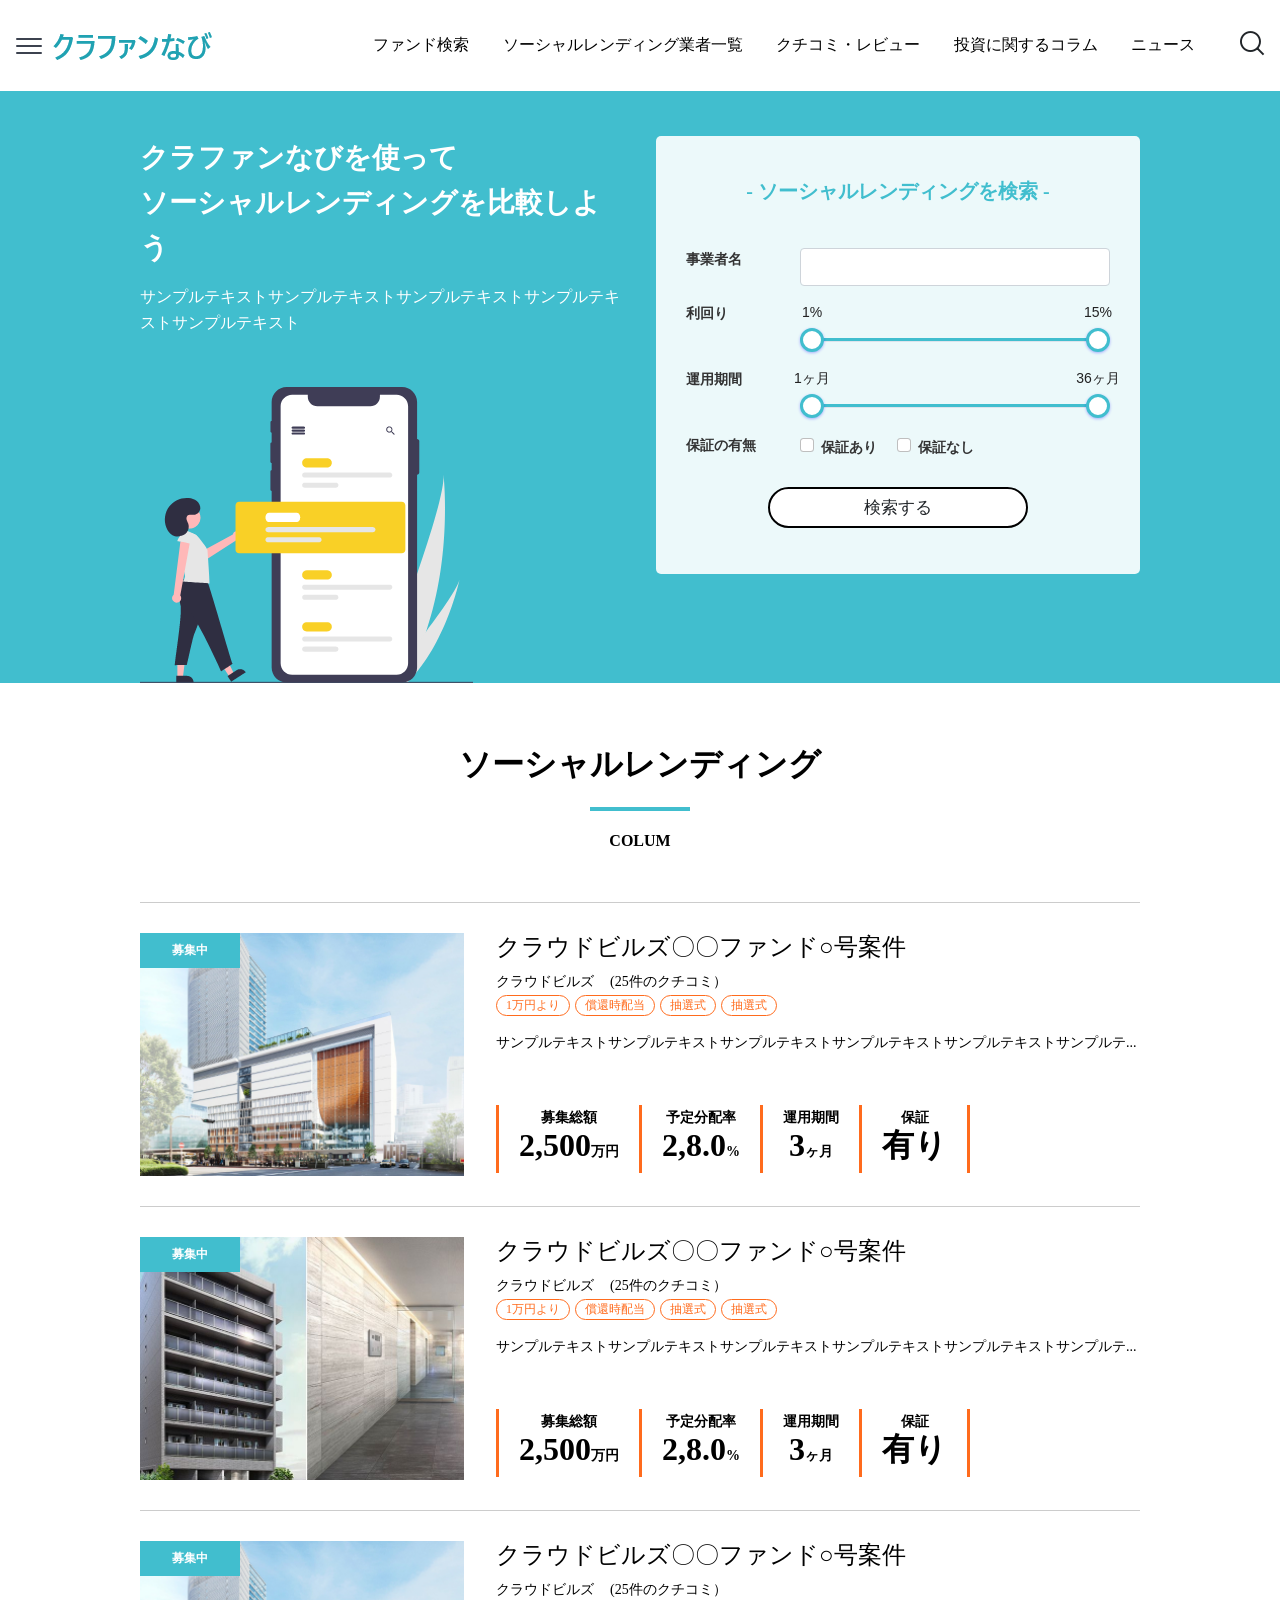
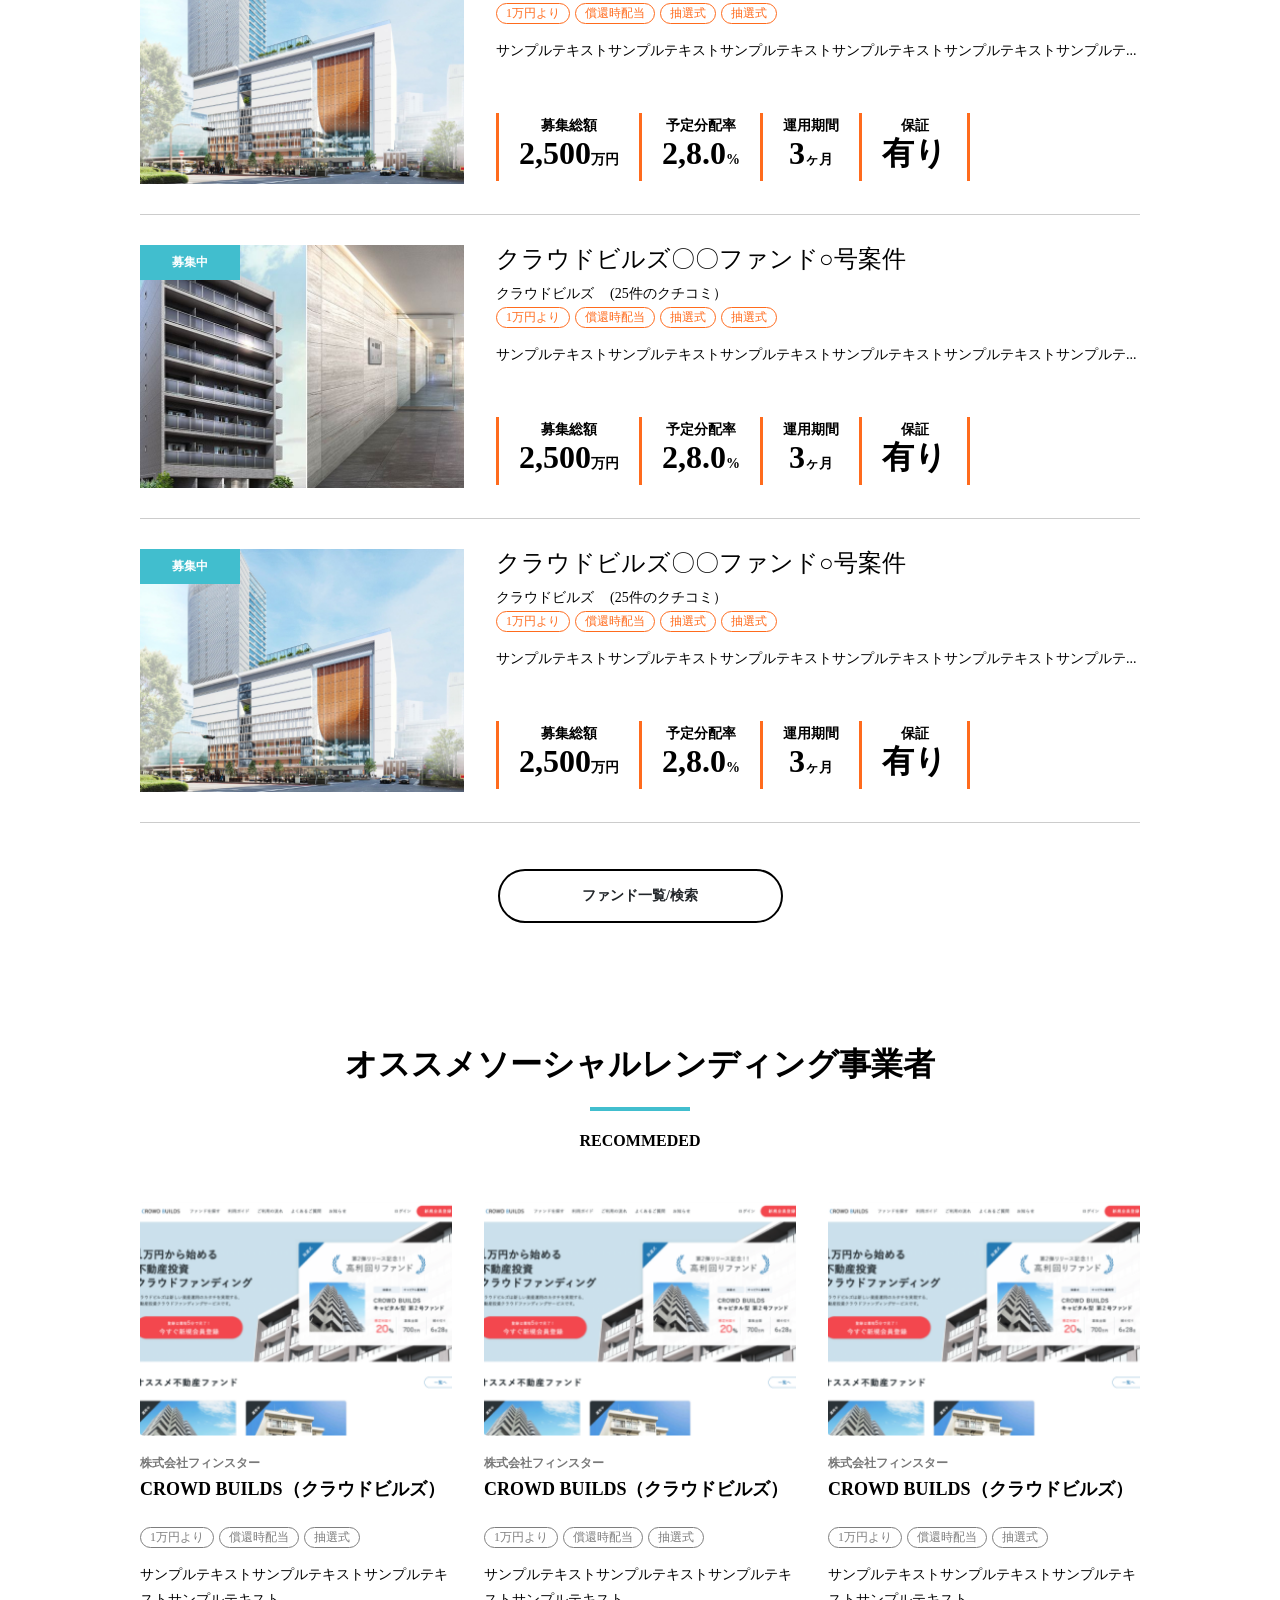
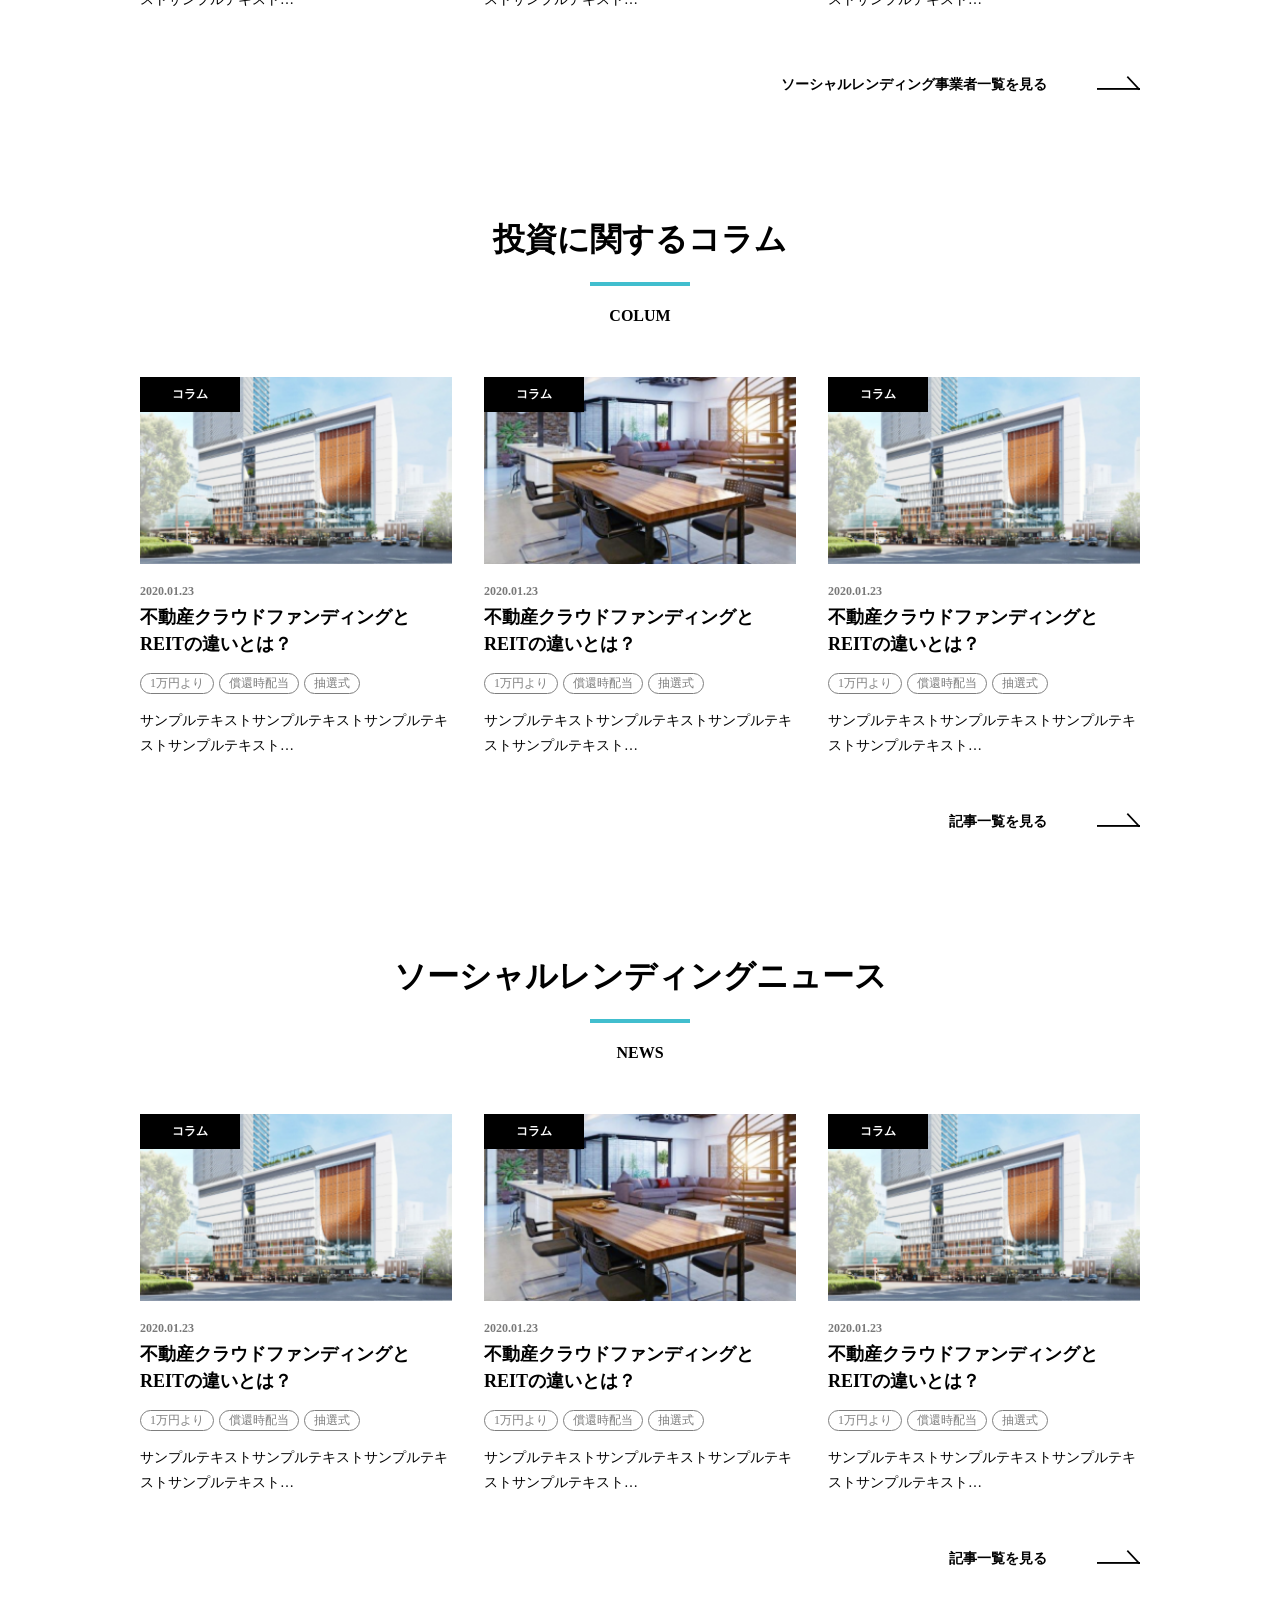
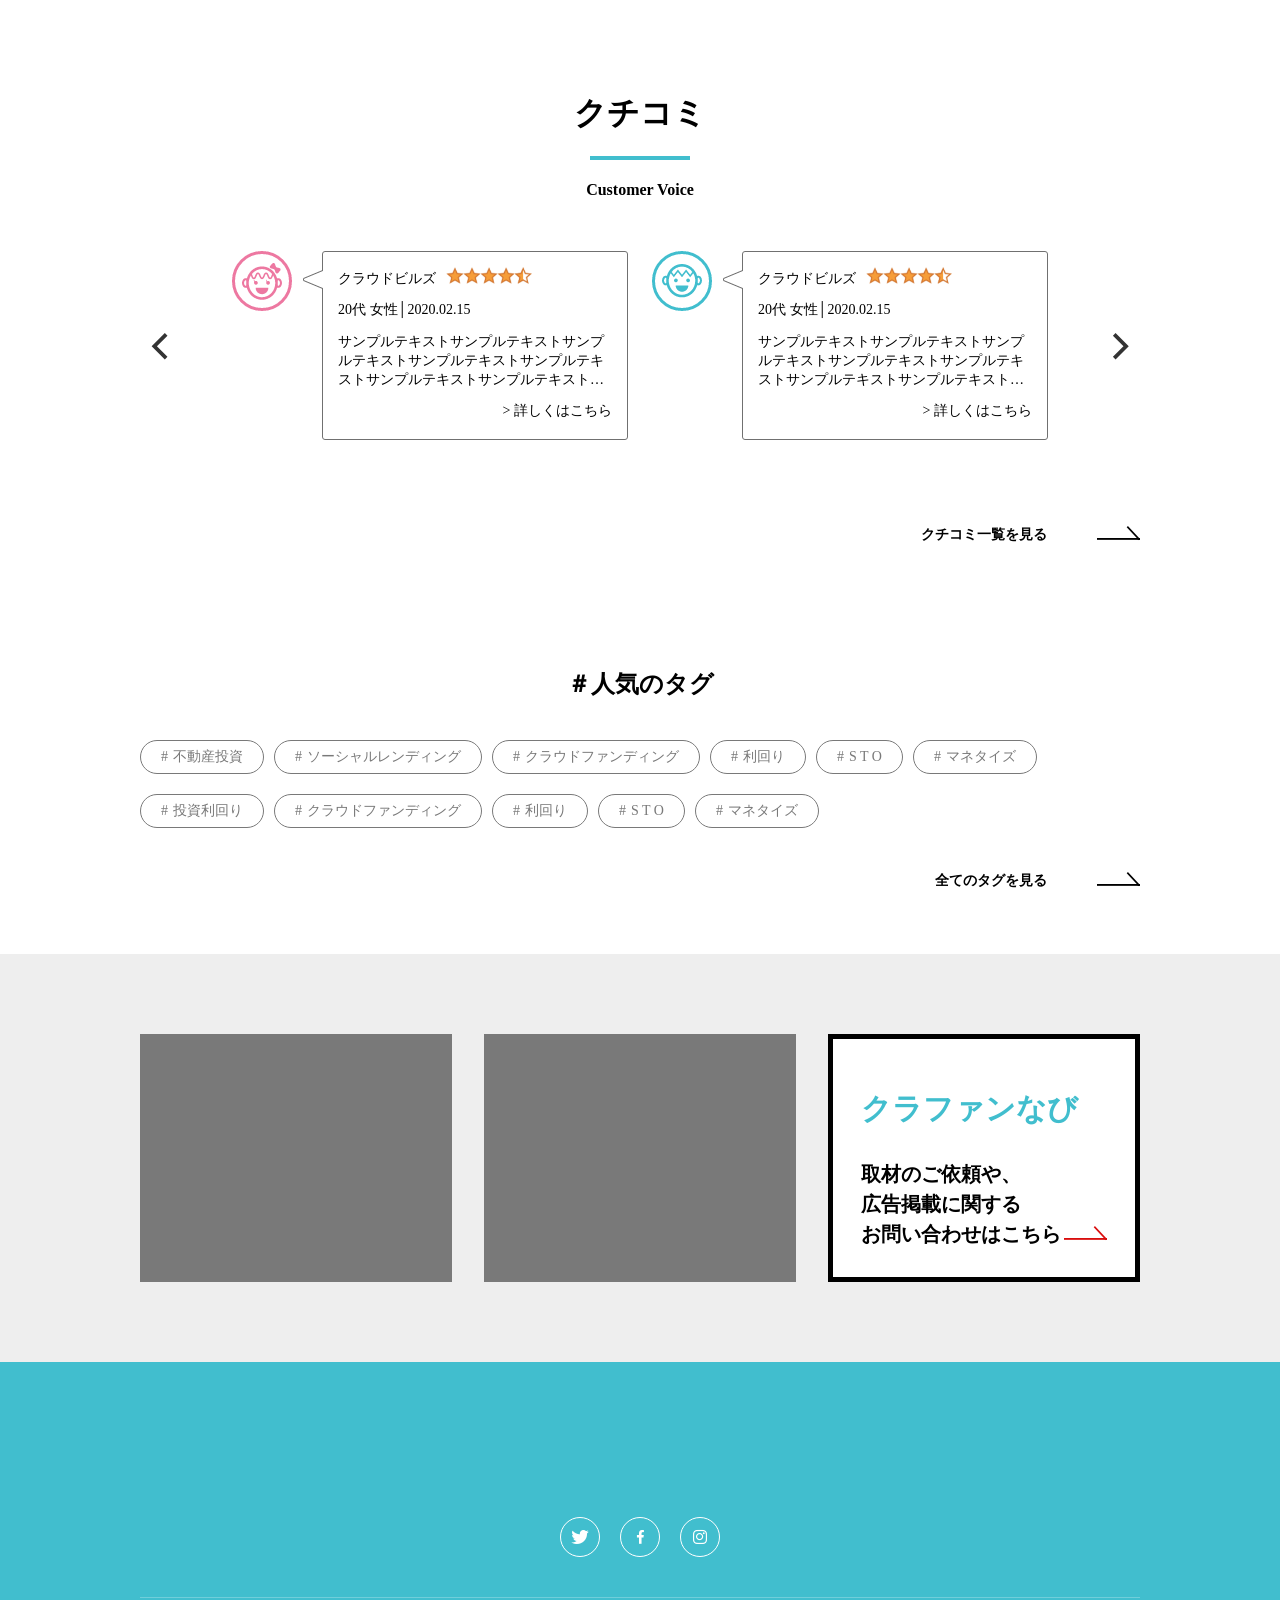
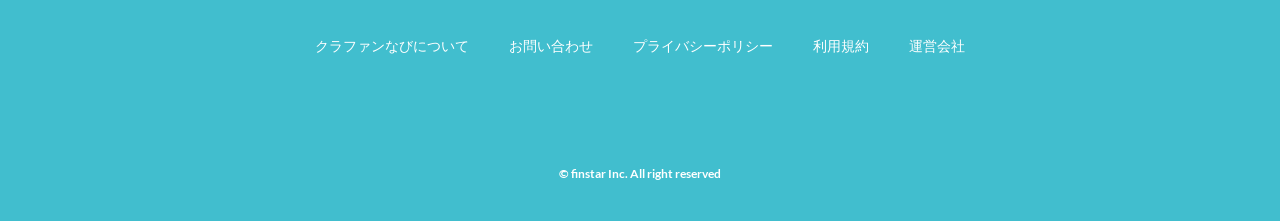
==== index.html @ 662d241a "update" ====
<!doctype html>
<html lang="en">
  <head>
    <!-- Required meta tags -->
    <meta charset="utf-8">
    <meta name="viewport" content="width=device-width, initial-scale=1">

    <script src='assets/js/jquery.min.3.5.1.js' id='jquery-core-js'></script>

    <!-- Bootstrap CSS -->
    <link href="assets/libs/bootstrap/css/bootstrap.min.css" rel="stylesheet">
    <script src="assets/libs/bootstrap/js/bootstrap.bundle.min.js"></script>

    <!--icomoon-->
    <link rel="stylesheet" href="./assets/css/animate.min.css"/>
    <!--icomoon-->
    <link rel="stylesheet" href="./assets/libs/icomoon/style.css"/>
    <!--rangeSlider-->
    <link rel="stylesheet" href="assets/libs/ion.rangeslider/css/ion.rangeslider.min.css"/>
    <script src="assets/libs/ion.rangeslider/js/ion.rangeslider.min.js"></script>

    <!--flickity-->
    <link rel="stylesheet" href="./assets/libs/flickity/flickity.min.css"/>
    <script src="assets/libs/flickity/flickity.pkgd.min.js"></script>

    <link rel="stylesheet" type="text/css" href="assets/css/main.css">

    <title>クラファンなび</title>
  </head>
  <body>
    <div class="wrapper">

        <header class="header header--sticky" data-toggle="sticky-onscroll">
            <div class="container-fluid d-flex align-items-center">
                <a href="#menu__mobile" class="menu-mb__btn">
                    <span><span class="icon-bar"></span><span class="icon-bar"></span><span class="icon-bar"></span></span>
                </a>
                <div class="header__brand">
                    <a href="index.html" class="header--logo">
                        <img src="images/logo.png" alt="">
                    </a>
                </div>
                <nav class="main__nav ms-auto">
                    <ul class="dn__menu d-none d-lg-block">
                        <li class="menu-item "><a href="#">ファンド検索</a></li>
                        <li class="menu-item "><a href="#">ソーシャルレンディング業者一覧</a></li>
                        <li class="menu-item "><a href="#">クチコミ・レビュー</a></li>
                        <li class="menu-item "><a href="#">投資に関するコラム</a></li>
                        <li class="menu-item "><a href="#">ニュース</a></li>
                    </ul>
                </nav>
                <button class="header__search--btn btn" type="submit" data-bs-toggle="modal" data-bs-target="#modalSearch"><span class="icon-search"></span></button>
            </div>
        </header>

        <nav class="main__nav d-md-none">
            <ul class="dn__menu">
                <li class="menu-item "><a href="#">ファンド検索</a></li>
                <li class="menu-item "><a href="#">ソーシャルレンディング業者一覧</a></li>
                <li class="menu-item "><a href="#">クチコミ・レビュー</a></li>
                <li class="menu-item "><a href="#">投資に関するコラム</a></li>
                <li class="menu-item "><a href="#">ニュース</a></li>
            </ul>
        </nav>

        <div class="sc-banner">
            <div class="container">
                <div class="row">
                    <div class="col-md-6 animate__animated animate__backInLeft">
                        <div class="el__header">
                            <h2 class="el__header__title">クラファンなびを使って<br>ソーシャルレンディングを比較しよう</h2>
                            <p class="el__header__sub">サンプルテキストサンプルテキストサンプルテキストサンプルテキストサンプルテキスト</p>
                        </div>
                        <div class="el__img">
                            <img src="images/sc-header-img.png" alt="">
                        </div>
                    </div>
                    <div class="col-md-6 animate__animated animate__backInRight">
                        <div class="box__advanced__search">
                            <div class="box__header">
                                <p class="box__header__title">- ソーシャルレンディングを検索 - </p>
                            </div>
                            <form action="" class="box__content">
                                <div class="mb-3 row">
                                    <label for="" class="col-sm-3 col-form-label">事業者名</label>
                                    <div class="col-sm-9">
                                        <input type="text" class="form-control" value="">
                                    </div>
                                </div>
                                <div class="mb-3 row">
                                    <label for="" class="col-sm-3 col-form-label">利回り</label>
                                    <div class="col-sm-9">
                                    <input type="text" class="js-range-slider" 
                                    data-min="1"
                                    data-max="15"
                                    data-postfix="%" >
                                    </div>
                                </div>
                                <div class="mb-3 row">
                                    <label for="" class="col-sm-3 col-form-label">運用期間</label>
                                    <div class="col-sm-9">
                                    <input type="text" class="js-range-slider" 
                                    data-min="1"
                                    data-max="36"
                                    data-postfix="ヶ月" >
                                    </div>
                                </div>
                                <div class="mb-3 row">
                                    <label for="" class="col-4 col-sm-3 col-form-label">保証の有無</label>
                                    <div class="col-8 col-sm-9">
                                        <div class="form-check form-check-inline">
                                            <input class="form-check-input" type="checkbox" id="inlineCheckbox1" value="option1">
                                            <label class="form-check-label" for="inlineCheckbox1">保証あり</label>
                                          </div>
                                          <div class="form-check form-check-inline">
                                            <input class="form-check-input" type="checkbox" id="inlineCheckbox2" value="option2">
                                            <label class="form-check-label" for="inlineCheckbox2">保証なし</label>
                                          </div>
                                    </div>
                                </div>
                                <div class="text-center mt-4">
                                    <button type="submit" class="btn btn__primary mb-sm-3">検索する</button>
                                </div>
                            </form>

                        </div>
                    </div>
                </div>
            </div>
        </div>

        <section class="sc-lending">
            <div class="container">
                <div class="sc__header text-center wow animate__animated animate__pulse">
                    <h2 class="sc__header__title">ソーシャルレンディング</h2>
                    <p class="sc__header__sub">COLUM</p>
                </div>
                <div class="sc__content wow animate__animated animate__fadeInUp">

                    <div class="product__item ef--zoomin">
                        <div class="row">
                            <div class="col-md-5 col-lg-34 wow animate__animated animate__fadeInLeft">
                                <a href="" class="el__thumb dnfix__thumb">
                                    <div class="el__status">募集中</div>
                                    <img src="images/product-1.png" alt="">
                                </a>
                            </div>
                            <div class="col-md-7 col-lg-66 wow animate__animated animate__fadeInRight">
                                <h3 class="el__title text-truncate"><a href="">クラウドビルズ〇〇ファンド○号案件</a></h3>
                                <div class="d-flex">
                                    <span class="me-3">クラウドビルズ</span>
                                    <span>(25件のクチコミ）</span>
                                </div>
                                <ul class="el__tag">
                                    <li>1万円より</li>
                                    <li>償還時配当</li>
                                    <li>抽選式</li>
                                    <li>抽選式</li>
                                </ul>
                                <div class="el__sub text__truncate">
                                    サンプルテキストサンプルテキストサンプルテキストサンプルテキストサンプルテキストサンプルテキストサンプルテキスト…
                                </div>
                                <ul class="el__list">
                                    <li>
                                        <label>募集総額</label>
                                        <p>2,500<span>万円</span></p>
                                    </li>
                                    <li>
                                        <label>予定分配率</label>
                                        <p>2,8.0<span>%</span></p>
                                    </li>
                                    <li>
                                        <label>運用期間</label>
                                        <p>3<span>ヶ月</span></p>
                                    </li>
                                    <li>
                                        <label>保証</label>
                                        <p>有り</p>
                                    </li>
                                </ul>
                            </div>
                        </div>
                    </div>
                    <div class="product__item ef--zoomin">
                        <div class="row">
                            <div class="col-md-5 col-lg-34 wow animate__animated animate__fadeInLeft ">
                                <a href="" class="el__thumb dnfix__thumb">
                                    <div class="el__status">募集中</div>
                                    <img src="images/product-2.png" alt="">
                                </a>
                            </div>
                            <div class="col-md-7 col-lg-66 wow animate__animated animate__fadeInRight">
                                <h3 class="el__title text-truncate"><a href="">クラウドビルズ〇〇ファンド○号案件</a></h3>
                                <div class="d-flex">
                                    <span class="me-3">クラウドビルズ</span>
                                    <span>(25件のクチコミ）</span>
                                </div>
                                <ul class="el__tag">
                                    <li>1万円より</li>
                                    <li>償還時配当</li>
                                    <li>抽選式</li>
                                    <li>抽選式</li>
                                </ul>
                                <div class="el__sub text__truncate">
                                    サンプルテキストサンプルテキストサンプルテキストサンプルテキストサンプルテキストサンプルテキストサンプルテキスト…
                                </div>
                                <ul class="el__list">
                                    <li>
                                        <label>募集総額</label>
                                        <p>2,500<span>万円</span></p>
                                    </li>
                                    <li>
                                        <label>予定分配率</label>
                                        <p>2,8.0<span>%</span></p>
                                    </li>
                                    <li>
                                        <label>運用期間</label>
                                        <p>3<span>ヶ月</span></p>
                                    </li>
                                    <li>
                                        <label>保証</label>
                                        <p>有り</p>
                                    </li>
                                </ul>
                            </div>
                        </div>
                    </div>
                    <div class="product__item ef--zoomin">
                        <div class="row">
                            <div class="col-md-5 col-lg-34 wow animate__animated animate__fadeInLeft ">
                                <a href="" class="el__thumb dnfix__thumb">
                                    <div class="el__status">募集中</div>
                                    <img src="images/product-1.png" alt="">
                                </a>
                            </div>
                            <div class="col-md-7 col-lg-66 wow animate__animated animate__fadeInRight">
                                <h3 class="el__title text-truncate"><a href="">クラウドビルズ〇〇ファンド○号案件</a></h3>
                                <div class="d-flex">
                                    <span class="me-3">クラウドビルズ</span>
                                    <span>(25件のクチコミ）</span>
                                </div>
                                <ul class="el__tag">
                                    <li>1万円より</li>
                                    <li>償還時配当</li>
                                    <li>抽選式</li>
                                    <li>抽選式</li>
                                </ul>
                                <div class="el__sub text__truncate">
                                    サンプルテキストサンプルテキストサンプルテキストサンプルテキストサンプルテキストサンプルテキストサンプルテキスト…
                                </div>
                                <ul class="el__list">
                                    <li>
                                        <label>募集総額</label>
                                        <p>2,500<span>万円</span></p>
                                    </li>
                                    <li>
                                        <label>予定分配率</label>
                                        <p>2,8.0<span>%</span></p>
                                    </li>
                                    <li>
                                        <label>運用期間</label>
                                        <p>3<span>ヶ月</span></p>
                                    </li>
                                    <li>
                                        <label>保証</label>
                                        <p>有り</p>
                                    </li>
                                </ul>
                            </div>
                        </div>
                    </div>
                    <div class="product__item ef--zoomin">
                        <div class="row">
                            <div class="col-md-5 col-lg-34 wow animate__animated animate__fadeInLeft ">
                                <a href="" class="el__thumb dnfix__thumb">
                                    <div class="el__status">募集中</div>
                                    <img src="images/product-2.png" alt="">
                                </a>
                            </div>
                            <div class="col-md-7 col-lg-66 wow animate__animated animate__fadeInRight">
                                <h3 class="el__title text-truncate"><a href="">クラウドビルズ〇〇ファンド○号案件</a></h3>
                                <div class="d-flex">
                                    <span class="me-3">クラウドビルズ</span>
                                    <span>(25件のクチコミ）</span>
                                </div>
                                <ul class="el__tag">
                                    <li>1万円より</li>
                                    <li>償還時配当</li>
                                    <li>抽選式</li>
                                    <li>抽選式</li>
                                </ul>
                                <div class="el__sub text__truncate">
                                    サンプルテキストサンプルテキストサンプルテキストサンプルテキストサンプルテキストサンプルテキストサンプルテキスト…
                                </div>
                                <ul class="el__list">
                                    <li>
                                        <label>募集総額</label>
                                        <p>2,500<span>万円</span></p>
                                    </li>
                                    <li>
                                        <label>予定分配率</label>
                                        <p>2,8.0<span>%</span></p>
                                    </li>
                                    <li>
                                        <label>運用期間</label>
                                        <p>3<span>ヶ月</span></p>
                                    </li>
                                    <li>
                                        <label>保証</label>
                                        <p>有り</p>
                                    </li>
                                </ul>
                            </div>
                        </div>
                    </div>
                    <div class="product__item ef--zoomin">
                        <div class="row">
                            <div class="col-md-5 col-lg-34 wow animate__animated animate__fadeInLeft ">
                                <a href="" class="el__thumb dnfix__thumb">
                                    <div class="el__status">募集中</div>
                                    <img src="images/product-1.png" alt="">
                                </a>
                            </div>
                            <div class="col-md-7 col-lg-66 wow animate__animated animate__fadeInRight">
                                <h3 class="el__title text-truncate"><a href="">クラウドビルズ〇〇ファンド○号案件</a></h3>
                                <div class="d-flex">
                                    <span class="me-3">クラウドビルズ</span>
                                    <span>(25件のクチコミ）</span>
                                </div>
                                <ul class="el__tag">
                                    <li>1万円より</li>
                                    <li>償還時配当</li>
                                    <li>抽選式</li>
                                    <li>抽選式</li>
                                </ul>
                                <div class="el__sub text__truncate">
                                    サンプルテキストサンプルテキストサンプルテキストサンプルテキストサンプルテキストサンプルテキストサンプルテキスト…
                                </div>
                                <ul class="el__list">
                                    <li>
                                        <label>募集総額</label>
                                        <p>2,500<span>万円</span></p>
                                    </li>
                                    <li>
                                        <label>予定分配率</label>
                                        <p>2,8.0<span>%</span></p>
                                    </li>
                                    <li>
                                        <label>運用期間</label>
                                        <p>3<span>ヶ月</span></p>
                                    </li>
                                    <li>
                                        <label>保証</label>
                                        <p>有り</p>
                                    </li>
                                </ul>
                            </div>
                        </div>
                    </div>
                    <div class="text-center pt-3">
                        <a href="#" class="sc__readmore btn btn__primary">ファンド一覧/検索</a>
                    </div>
                </div>
            </div>
        </section>

        <section class="sc-lending">
            <div class="container">
                <div class="sc__header text-center wow animate__animated animate__pulse">
                    <h2 class="sc__header__title">オススメソーシャルレンディング事業者</h2>
                    <p class="sc__header__sub">RECOMMEDED</p>
                </div>
                <div class="sc__content wow animate__animated animate__fadeInUp">
                    <div class="new__slider flickity" data-flickity='{ "autoPlay": true ,"cellAlign": "left", "contain": true, "wrapAround": true, "groupCells": true, "pageDots": false,"prevNextButtons": true }'>
                        <div class="col-12 col-md-6 col-lg-4 el__col">
                            <div class="new__item ef--zoomin">
                                <a href="" class="el__thumb dnfix__thumb">
                                    <img src="images/company-1.png" alt="">
                                </a>
                                <div class="el__meta">
                                    <div class="el__company">株式会社フィンスター</div>
                                    <h3 class="el__title text__truncate"><a href="">CROWD BUILDS（クラウドビルズ）</a></h3>

                                    <ul class="el__tag">
                                        <li>1万円より</li>
                                        <li>償還時配当</li>
                                        <li>抽選式</li>
                                    </ul>
                                    <div class="el__sub text__truncate -n2">
                                        サンプルテキストサンプルテキストサンプルテキストサンプルテキスト…
                                    </div>
                                </div>
                            </div>
                        </div>
                        <div class="col-12 col-md-6 col-lg-4 el__col">
                            <div class="new__item ef--zoomin">
                                <a href="" class="el__thumb dnfix__thumb">
                                    <img src="images/company-1.png" alt="">
                                </a>
                                <div class="el__meta">
                                    <div class="el__company">株式会社フィンスター</div>
                                    <h3 class="el__title text__truncate"><a href="">CROWD BUILDS（クラウドビルズ）</a></h3>

                                    <ul class="el__tag">
                                        <li>1万円より</li>
                                        <li>償還時配当</li>
                                        <li>抽選式</li>
                                    </ul>
                                    <div class="el__sub text__truncate -n2">
                                        サンプルテキストサンプルテキストサンプルテキストサンプルテキスト…
                                    </div>
                                </div>
                            </div>
                        </div>
                        <div class="col-12 col-md-6 col-lg-4 el__col">
                            <div class="new__item ef--zoomin">
                                <a href="" class="el__thumb dnfix__thumb">
                                    <img src="images/company-1.png" alt="">
                                </a>
                                <div class="el__meta">
                                    <div class="el__company">株式会社フィンスター</div>
                                    <h3 class="el__title text__truncate"><a href="">CROWD BUILDS（クラウドビルズ）</a></h3>

                                    <ul class="el__tag">
                                        <li>1万円より</li>
                                        <li>償還時配当</li>
                                        <li>抽選式</li>
                                    </ul>
                                    <div class="el__sub text__truncate -n2">
                                        サンプルテキストサンプルテキストサンプルテキストサンプルテキスト…
                                    </div>
                                </div>
                            </div>
                        </div>
                    </div>
                    <div class="text-end">
                        <a href="" class="sc__readmore--text">ソーシャルレンディング事業者一覧を見る<span class="icon-long-arrow-right"></span></a>
                    </div>
                </div>
            </div>
        </section>

        <section class="sc-lending">
            <div class="container">
                <div class="sc__header text-center wow animate__animated animate__pulse">
                    <h2 class="sc__header__title">投資に関するコラム</h2>
                    <p class="sc__header__sub">COLUM</p>
                </div>
                <div class="sc__content wow animate__animated animate__fadeInUp">
                    <div class="new__slider flickity" data-flickity='{ "autoPlay": true ,"cellAlign": "left", "contain": true, "wrapAround": true, "groupCells": true, "pageDots": false,"prevNextButtons": true }'">
                        <div class="col-12 col-md-6 col-lg-4 el__col">
                            <div class="new__item ef--zoomin">
                                <a href="" class="el__thumb dnfix__thumb -small">
                                    <div class="el__status">コラム</div>
                                    <img src="images/invest-1.png" alt="">
                                </a>
                                <div class="el__meta">
                                    <div class="el__company">2020.01.23</div>
                                    <h3 class="el__title"><a href="">不動産クラウドファンディングとREITの違いとは？</a></h3>

                                    <ul class="el__tag">
                                        <li>1万円より</li>
                                        <li>償還時配当</li>
                                        <li>抽選式</li>
                                    </ul>
                                    <div class="el__sub">
                                        サンプルテキストサンプルテキストサンプルテキストサンプルテキスト…
                                    </div>
                                </div>
                            </div>
                        </div>
                        <div class="col-12 col-md-6 col-lg-4 el__col">
                            <div class="new__item ef--zoomin">
                                <a href="" class="el__thumb dnfix__thumb -small">
                                    <div class="el__status">コラム</div>
                                    <img src="images/invest-2.png" alt="">
                                </a>
                                <div class="el__meta">
                                    <div class="el__company">2020.01.23</div>
                                    <h3 class="el__title"><a href="">不動産クラウドファンディングとREITの違いとは？</a></h3>

                                    <ul class="el__tag">
                                        <li>1万円より</li>
                                        <li>償還時配当</li>
                                        <li>抽選式</li>
                                    </ul>
                                    <div class="el__sub">
                                        サンプルテキストサンプルテキストサンプルテキストサンプルテキスト…
                                    </div>
                                </div>
                            </div>
                        </div>
                        <div class="col-12 col-md-6 col-lg-4 el__col">
                            <div class="new__item ef--zoomin">
                                <a href="" class="el__thumb dnfix__thumb -small">
                                    <div class="el__status">コラム</div>
                                    <img src="images/invest-1.png" alt="">
                                </a>
                                <div class="el__meta">
                                    <div class="el__company">2020.01.23</div>
                                    <h3 class="el__title"><a href="">不動産クラウドファンディングとREITの違いとは？</a></h3>

                                    <ul class="el__tag">
                                        <li>1万円より</li>
                                        <li>償還時配当</li>
                                        <li>抽選式</li>
                                    </ul>
                                    <div class="el__sub">
                                        サンプルテキストサンプルテキストサンプルテキストサンプルテキスト…
                                    </div>
                                </div>
                            </div>
                        </div>
                       
                    </div>

                    <div class="text-end">
                        <a href="" class="sc__readmore--text">記事一覧を見る<span class="icon-long-arrow-right"></span></a>
                    </div>
                  
                
                </div>
            </div>
        </section>

        <section class="sc-lending">
            <div class="container">
                <div class="sc__header text-center wow animate__animated animate__pulse">
                    <h2 class="sc__header__title">ソーシャルレンディングニュース</h2>
                    <p class="sc__header__sub">NEWS</p>
                </div>
                <div class="sc__content wow animate__animated animate__fadeInUp">
                    <div class="new__slider flickity" data-flickity='{ "autoPlay": true ,"cellAlign": "left", "contain": true, "wrapAround": true, "groupCells": true, "pageDots": false,"prevNextButtons": true }'">
                        <div class="col-12 col-md-6 col-lg-4 el__col">
                            <div class="new__item ef--zoomin">
                                <a href="" class="el__thumb dnfix__thumb -small">
                                    <div class="el__status">コラム</div>
                                    <img src="images/invest-1.png" alt="">
                                </a>
                                <div class="el__meta">
                                    <div class="el__company">2020.01.23</div>
                                    <h3 class="el__title"><a href="">不動産クラウドファンディングとREITの違いとは？</a></h3>

                                    <ul class="el__tag">
                                        <li>1万円より</li>
                                        <li>償還時配当</li>
                                        <li>抽選式</li>
                                    </ul>
                                    <div class="el__sub">
                                        サンプルテキストサンプルテキストサンプルテキストサンプルテキスト…
                                    </div>
                                </div>
                            </div>
                        </div>
                        <div class="col-12 col-md-6 col-lg-4 el__col">
                            <div class="new__item ef--zoomin">
                                <a href="" class="el__thumb dnfix__thumb -small">
                                    <div class="el__status">コラム</div>
                                    <img src="images/invest-2.png" alt="">
                                </a>
                                <div class="el__meta">
                                    <div class="el__company">2020.01.23</div>
                                    <h3 class="el__title"><a href="">不動産クラウドファンディングとREITの違いとは？</a></h3>

                                    <ul class="el__tag">
                                        <li>1万円より</li>
                                        <li>償還時配当</li>
                                        <li>抽選式</li>
                                    </ul>
                                    <div class="el__sub">
                                        サンプルテキストサンプルテキストサンプルテキストサンプルテキスト…
                                    </div>
                                </div>
                            </div>
                        </div>
                        <div class="col-12 col-md-6 col-lg-4 el__col">
                            <div class="new__item ef--zoomin">
                                <a href="" class="el__thumb dnfix__thumb -small">
                                    <div class="el__status">コラム</div>
                                    <img src="images/invest-1.png" alt="">
                                </a>
                                <div class="el__meta">
                                    <div class="el__company">2020.01.23</div>
                                    <h3 class="el__title"><a href="">不動産クラウドファンディングとREITの違いとは？</a></h3>

                                    <ul class="el__tag">
                                        <li>1万円より</li>
                                        <li>償還時配当</li>
                                        <li>抽選式</li>
                                    </ul>
                                    <div class="el__sub">
                                        サンプルテキストサンプルテキストサンプルテキストサンプルテキスト…
                                    </div>
                                </div>
                            </div>
                        </div>
                       
                    </div>

                    <div class="text-end">
                        <a href="" class="sc__readmore--text">記事一覧を見る<span class="icon-long-arrow-right"></span></a>
                    </div>
                  
                </div>
            </div>
        </section>

        <section class="sc-customer">
            <div class="container">
                <div class="sc__header text-center wow animate__animated animate__pulse">
                    <h2 class="sc__header__title">クチコミ</h2>
                    <p class="sc__header__sub">Customer Voice</p>
                </div>
                <div class="sc__content wow animate__animated animate__fadeInUp">
                    <div class="sc-customer__slider slider flickity" data-flickity='{ "autoPlay": false ,"cellAlign": "left", "contain": true, "wrapAround": true, "groupCells": true, "pageDots": false,"prevNextButtons": true }'>
                   
                          <div class="col-12 col-md-6 el__wrap">
                            <div class="el__item">
                                <div class="el__thumb dnfix__thumb d-none d-sm-block">
                                    <img src="images/sc-customer-1.png" alt="">
                                </div>
                                <div class="el__meta">
                                    <div class="el__meta__mb">
                                        <div class="el__thumb dnfix__thumb d-sm-none">
                                            <img src="images/sc-customer-1.png" alt="">
                                        </div>
                                        <h3 class="el__title">クラウドビルズ <img src="images/5star.png" alt=""></h3>
                                    </div>

                                    <div class="el__date">20代 女性│2020.02.15</div>
                                    <div class="el__comment text__truncate -n3">サンプルテキストサンプルテキストサンプルテキストサンプルテキストサンプルテキストサンプルテキストサンプルテキスト…</div>
                                    <div class="text-end">> 詳しくはこちら</div>
                                </div>
                            </div>
                          </div>
                          <div class="col-12 col-md-6 el__wrap">
                            <div class="el__item">
                                <div class="el__thumb dnfix__thumb">
                                    <img src="images/sc-customer-2.png" alt="">
                                </div>
                                <div class="el__meta">
                                    <div class="el__meta__mb">
                                        <div class="el__thumb dnfix__thumb d-sm-none">
                                            <img src="images/sc-customer-2.png" alt="">
                                        </div>
                                        <h3 class="el__title">クラウドビルズ <img src="images/5star.png" alt=""></h3>
                                    </div>
                                    <div class="el__date">20代 女性│2020.02.15</div>
                                    <div class="el__comment text__truncate -n3">サンプルテキストサンプルテキストサンプルテキストサンプルテキストサンプルテキストサンプルテキストサンプルテキスト…</div>
                                    <div class="text-end">> 詳しくはこちら</div>
                                </div>
                            </div>
                          </div>
                          <div class="col-12 col-md-6 el__wrap">
                            <div class="el__item">
                                <div class="el__thumb dnfix__thumb">
                                    <img src="images/sc-customer-2.png" alt="">
                                </div>
                                <div class="el__meta">
                                    <div class="el__meta__mb">
                                        <div class="el__thumb dnfix__thumb d-sm-none">
                                            <img src="images/sc-customer-1.png" alt="">
                                        </div>
                                        <h3 class="el__title">クラウドビルズ <img src="images/5star.png" alt=""></h3>
                                    </div>
                                    <div class="el__date">20代 女性│2020.02.15</div>
                                    <div class="el__comment text__truncate -n3">サンプルテキストサンプルテキストサンプルテキストサンプルテキストサンプルテキストサンプルテキストサンプルテキスト…</div>
                                    <div class="text-end">> 詳しくはこちら</div>
                                </div>
                            </div>
                          </div>
                     
                    </div>
                </div>
                <div class="text-end">
                    <a href="" class="sc__readmore--text">クチコミ一覧を見る<span class="icon-long-arrow-right"></span></a>
                </div>
            </div>
        </section>

        <section class="sc-tag">
            <div class="container">
                <div class="sc-tag__header text-center">
                    <h2 class="sc-tag__header__title">＃人気のタグ</h2>
                </div>
                <ul class="sc-tag__list wow animate__animated animate__fadeInUp">
                    <li><a href="">不動産投資</a></li>
                    <li><a href="">ソーシャルレンディング</a></li>
                    <li><a href="">クラウドファンディング</a></li>
                    <li><a href="">利回り</a></li>
                    <li><a href="">S T O</a></li>
                    <li><a href="">マネタイズ</a></li>
                    <li><a href="">投資利回り</a></li>
                    <li><a href="">クラウドファンディング</a></li>
                    <li><a href="">利回り</a></li>
                    <li><a href="">S T O</a></li>
                    <li><a href="">マネタイズ</a></li>
                </ul>
                <div class="text-end">
                    <a href="" class="sc__readmore--text">全てのタグを見る<span class="icon-long-arrow-right"></span></a>
                </div>
            </div>
        </section>

        <section class="sc-3box">
            <div class="container">
                <div class="row">
                    <div class="col-md-4 d-flex wow animate__animated animate__fadeInLeft">
                        <div class="el__item"></div>
                    </div>
                    <div class="col-md-4 d-flex wow animate__animated animate__fadeInUp">
                        <div class="el__item"></div>
                    </div>
                    <div class="col-md-4 wow animate__animated animate__fadeInRight">
                        <div class="el__item -text">
                            <h3 class="el__title">クラファンなび</h3>
                            <div class="d-flex">
                                <div class="el__excerpt flex-grow-1">
                                    取材のご依頼や、<br>広告掲載に関する<br>お問い合わせはこちら
                                </div>
                                <div class="el__icon">
                                    <span class="icon-long-arrow-right"></span>
                                </div>
                            </div>
                            
                        </div>
                    </div>
                </div>
            </div>
        </section>

        <footer class="sc-footer">
            <div class="container">
                <ul class="box-social">
                    <li><a href=""><span class="icon-twitter"></span></a></li>
                    <li><a href=""><span class="icon-facebook"></span></a></li>
                    <li><a href=""><span class="icon-instagram"></span></a></li>
                </ul>
                <hr>

                <nav class="footer__nav">
                    <ul class="">
                        <li class="menu-item"><a href="">クラファンなびについて</a></li>
                        <li class="menu-item"><a href="">お問い合わせ</a></li>
                        <li class="menu-item"><a href="">プライバシーポリシー</a></li>
                        <li class="menu-item"><a href="">利用規約</a></li>
                        <li class="menu-item"><a href="">運営会社</a></li>
                    </ul>
                </nav>

                <div class="sc-copyright">
                    <p>©︎ finstar Inc. All right reserved</p>
                </div>
            </div>
        </footer>

    </div> <!-- end wrapper -->

    <!-- Modal -->
    <div class="modal modal-search fade" id="modalSearch" tabindex="-1" aria-labelledby="exampleModalLabel" aria-hidden="true">
        <div class="modal-close">
        <button type="button" class="btn-close" data-bs-dismiss="modal" aria-label="Close"></button>
        </div>
        <div class="modal-dialog modal-dialog-centered">
        <div class="modal-content">
            <div class="modal-body">
                <form role="search" method="get" class="search-form" action="">
                    <input type="search" class="search-field form-control" placeholder="Search ..." name="s" />
                    <button class="search-submit" type="submit"><span class="icon-search"></span></button>
                </form>
            </div>
        </div>
        </div>
    </div>
    
    <nav id="menu__mobile" class="nav__mobile">
        <div class="nav__mobile__content">
            <ul class="nav__mobile--ul">
                <li class="menu-item menu-item-has-children"><a href="">クラファンなび</a>
                    <ul class="sub-menu">
                        <li class="menu-item"><a href="">ファンドの詳細</a></li>
                    </ul>
                </li>
                <li class="menu-item"><a href="">ファンド検索/一覧</a></li>
                <li class="menu-item menu-item-has-children"><a href="">ソーシャルレンディング</a>
                    <ul class="sub-menu">
                        <li class="menu-item"><a href="">ソーシャルレンディング企業の詳細</a></li>
                        <li class="menu-item"><a href="">口コミレビュー一覧</a></li>
                    </ul>
                </li>
                <li class="menu-item"><a href="">投資に関するコラム</a></li>
                <li class="menu-item"><a href="">ソーシャルレンディングニュース</a></li>
                <li class="menu-item"><a href="">用語集</a></li>
                <li class="menu-item"><a href="">運営者</a></li>
                <li class="menu-item"><a href="">プライバシーポリシー</a></li>
                <li class="menu-item"><a href="">お問い合わせ</a></li>
            </ul>
        </div>
    </nav>

    <script src='assets/js/wow.min.js'></script>
    <!-- main js -->
    <script src="assets/js/main.js"></script>

    <script>
        (function($){

            $(".js-range-slider").ionRangeSlider({
                skin: "round",
                type: "double",
            });

        })(jQuery);

        
    </script>

</body>
</html>
---- assets/libs/icomoon/style.css ----
@font-face {
  font-family: 'icomoon';
  src:  url('fonts/icomoon.eot?wz4imn');
  src:  url('fonts/icomoon.eot?wz4imn#iefix') format('embedded-opentype'),
    url('fonts/icomoon.ttf?wz4imn') format('truetype'),
    url('fonts/icomoon.woff?wz4imn') format('woff'),
    url('fonts/icomoon.svg?wz4imn#icomoon') format('svg');
  font-weight: normal;
  font-style: normal;
  font-display: block;
}

[class^="icon-"], [class*=" icon-"] {
  /* use !important to prevent issues with browser extensions that change fonts */
  font-family: 'icomoon' !important;
  speak: never;
  font-style: normal;
  font-weight: normal;
  font-variant: normal;
  text-transform: none;
  line-height: 1;

  /* Better Font Rendering =========== */
  -webkit-font-smoothing: antialiased;
  -moz-osx-font-smoothing: grayscale;
}

.icon-facebook:before {
  content: "\e903";
}
.icon-instagram:before {
  content: "\e904";
}
.icon-twitter:before {
  content: "\e905";
}
.icon-long-arrow-right:before {
  content: "\e902";
}
.icon-search:before {
  content: "\e900";
}
.icon-angle-up:before {
  content: "\e901";
}
---- assets/libs/ion.rangeslider/css/ion.rangeslider.min.css ----
/*!Ion.RangeSlider, 2.3.1, © Denis Ineshin, 2010 - 2019, IonDen.com, Build date: 2019-12-19 16:51:02*/.irs{position:relative;display:block;-webkit-touch-callout:none;-webkit-user-select:none;-khtml-user-select:none;-moz-user-select:none;-ms-user-select:none;user-select:none;font-size:12px;font-family:Arial,sans-serif}.irs-line{position:relative;display:block;overflow:hidden;outline:none !important}.irs-bar{position:absolute;display:block;left:0;width:0}.irs-shadow{position:absolute;display:none;left:0;width:0}.irs-handle{position:absolute;display:block;box-sizing:border-box;cursor:default;z-index:1}.irs-handle.type_last{z-index:2}.irs-min,.irs-max{position:absolute;display:block;cursor:default}.irs-min{left:0}.irs-max{right:0}.irs-from,.irs-to,.irs-single{position:absolute;display:block;top:0;left:0;cursor:default;white-space:nowrap}.irs-grid{position:absolute;display:none;bottom:0;left:0;width:100%;height:20px}.irs-with-grid .irs-grid{display:block}.irs-grid-pol{position:absolute;top:0;left:0;width:1px;height:8px;background:#000}.irs-grid-pol.small{height:4px}.irs-grid-text{position:absolute;bottom:0;left:0;white-space:nowrap;text-align:center;font-size:9px;line-height:9px;padding:0 3px;color:#000}.irs-disable-mask{position:absolute;display:block;top:0;left:-1%;width:102%;height:100%;cursor:default;background:rgba(0,0,0,0);z-index:2}.lt-ie9 .irs-disable-mask{background:#000;filter:alpha(opacity=0);cursor:not-allowed}.irs-disabled{opacity:.4}.irs-hidden-input{position:absolute !important;display:block !important;top:0 !important;left:0 !important;width:0 !important;height:0 !important;font-size:0 !important;line-height:0 !important;padding:0 !important;margin:0 !important;overflow:hidden;outline:none !important;z-index:-9999 !important;background:none !important;border-style:solid !important;border-color:transparent !important}.irs--flat{height:40px}.irs--flat.irs-with-grid{height:60px}.irs--flat .irs-line{top:25px;height:12px;background-color:#e1e4e9;border-radius:4px}.irs--flat .irs-bar{top:25px;height:12px;background-color:#ed5565}.irs--flat .irs-bar--single{border-radius:4px 0 0 4px}.irs--flat .irs-shadow{height:1px;bottom:16px;background-color:#e1e4e9}.irs--flat .irs-handle{top:22px;width:16px;height:18px;background-color:transparent}.irs--flat .irs-handle>i:first-child{position:absolute;display:block;top:0;left:50%;width:2px;height:100%;margin-left:-1px;background-color:#da4453}.irs--flat .irs-handle.state_hover>i:first-child,.irs--flat .irs-handle:hover>i:first-child{background-color:#a43540}.irs--flat .irs-min,.irs--flat .irs-max{top:0;padding:1px 3px;color:#999;font-size:10px;line-height:1.333;text-shadow:none;background-color:#e1e4e9;border-radius:4px}.irs--flat .irs-from,.irs--flat .irs-to,.irs--flat .irs-single{color:white;font-size:10px;line-height:1.333;text-shadow:none;padding:1px 5px;background-color:#ed5565;border-radius:4px}.irs--flat .irs-from:before,.irs--flat .irs-to:before,.irs--flat .irs-single:before{position:absolute;display:block;content:"";bottom:-6px;left:50%;width:0;height:0;margin-left:-3px;overflow:hidden;border:3px solid transparent;border-top-color:#ed5565}.irs--flat .irs-grid-pol{background-color:#e1e4e9}.irs--flat .irs-grid-text{color:#999}.irs--big{height:55px}.irs--big.irs-with-grid{height:70px}.irs--big .irs-line{top:33px;height:12px;background-color:white;background:linear-gradient(to bottom, #ddd -50%, white 150%);border:1px solid #ccc;border-radius:12px}.irs--big .irs-bar{top:33px;height:12px;background-color:#92bce0;border:1px solid #428bca;background:linear-gradient(to bottom, #ffffff 0%, #428bca 30%, #b9d4ec 100%);box-shadow:inset 0 0 1px 1px rgba(255,255,255,0.5)}.irs--big .irs-bar--single{border-radius:12px 0 0 12px}.irs--big .irs-shadow{height:1px;bottom:16px;background-color:rgba(66,139,202,0.5)}.irs--big .irs-handle{top:25px;width:30px;height:30px;border:1px solid rgba(0,0,0,0.3);background-color:#cbcfd5;background:linear-gradient(to bottom, white 0%, #B4B9BE 30%, white 100%);box-shadow:1px 1px 2px rgba(0,0,0,0.2),inset 0 0 3px 1px white;border-radius:30px}.irs--big .irs-handle.state_hover,.irs--big .irs-handle:hover{border-color:rgba(0,0,0,0.45);background-color:#939ba7;background:linear-gradient(to bottom, white 0%, #919BA5 30%, white 100%)}.irs--big .irs-min,.irs--big .irs-max{top:0;padding:1px 5px;color:white;text-shadow:none;background-color:#9f9f9f;border-radius:3px}.irs--big .irs-from,.irs--big .irs-to,.irs--big .irs-single{color:white;text-shadow:none;padding:1px 5px;background-color:#428bca;background:linear-gradient(to bottom, #428bca 0%, #3071a9 100%);border-radius:3px}.irs--big .irs-grid-pol{background-color:#428bca}.irs--big .irs-grid-text{color:#428bca}.irs--modern{height:55px}.irs--modern.irs-with-grid{height:55px}.irs--modern .irs-line{top:25px;height:5px;background-color:#d1d6e0;background:linear-gradient(to bottom, #e0e4ea 0%, #d1d6e0 100%);border:1px solid #a3adc1;border-bottom-width:0;border-radius:5px}.irs--modern .irs-bar{top:25px;height:5px;background:#20b426;background:linear-gradient(to bottom, #20b426 0%, #18891d 100%)}.irs--modern .irs-bar--single{border-radius:5px 0 0 5px}.irs--modern .irs-shadow{height:1px;bottom:21px;background-color:rgba(209,214,224,0.5)}.irs--modern .irs-handle{top:37px;width:12px;height:13px;border:1px solid #a3adc1;border-top-width:0;box-shadow:1px 1px 1px rgba(0,0,0,0.1);border-radius:0 0 3px 3px}.irs--modern .irs-handle>i:nth-child(1){position:absolute;display:block;top:-4px;left:1px;width:6px;height:6px;border:1px solid #a3adc1;background:white;transform:rotate(45deg)}.irs--modern .irs-handle>i:nth-child(2){position:absolute;display:block;box-sizing:border-box;top:0;left:0;width:10px;height:12px;background:#e9e6e6;background:linear-gradient(to bottom, white 0%, #e9e6e6 100%);border-radius:0 0 3px 3px}.irs--modern .irs-handle>i:nth-child(3){position:absolute;display:block;box-sizing:border-box;top:3px;left:3px;width:4px;height:5px;border-left:1px solid #a3adc1;border-right:1px solid #a3adc1}.irs--modern .irs-handle.state_hover,.irs--modern .irs-handle:hover{border-color:#7685a2;background:#c3c7cd;background:linear-gradient(to bottom, #ffffff 0%, #919ba5 30%, #ffffff 100%)}.irs--modern .irs-handle.state_hover>i:nth-child(1),.irs--modern .irs-handle:hover>i:nth-child(1){border-color:#7685a2}.irs--modern .irs-handle.state_hover>i:nth-child(3),.irs--modern .irs-handle:hover>i:nth-child(3){border-color:#48536a}.irs--modern .irs-min,.irs--modern .irs-max{top:0;font-size:10px;line-height:1.333;text-shadow:none;padding:1px 5px;color:white;background-color:#d1d6e0;border-radius:5px}.irs--modern .irs-from,.irs--modern .irs-to,.irs--modern .irs-single{font-size:10px;line-height:1.333;text-shadow:none;padding:1px 5px;background-color:#20b426;color:white;border-radius:5px}.irs--modern .irs-from:before,.irs--modern .irs-to:before,.irs--modern .irs-single:before{position:absolute;display:block;content:"";bottom:-6px;left:50%;width:0;height:0;margin-left:-3px;overflow:hidden;border:3px solid transparent;border-top-color:#20b426}.irs--modern .irs-grid{height:25px}.irs--modern .irs-grid-pol{background-color:#dedede}.irs--modern .irs-grid-text{color:silver;font-size:13px}.irs--sharp{height:50px;font-size:12px;line-height:1}.irs--sharp.irs-with-grid{height:57px}.irs--sharp .irs-line{top:30px;height:2px;background-color:black;border-radius:2px}.irs--sharp .irs-bar{top:30px;height:2px;background-color:#ee22fa}.irs--sharp .irs-bar--single{border-radius:2px 0 0 2px}.irs--sharp .irs-shadow{height:1px;bottom:21px;background-color:rgba(0,0,0,0.5)}.irs--sharp .irs-handle{top:25px;width:10px;height:10px;background-color:#a804b2}.irs--sharp .irs-handle>i:first-child{position:absolute;display:block;top:100%;left:0;width:0;height:0;border:5px solid transparent;border-top-color:#a804b2}.irs--sharp .irs-handle.state_hover,.irs--sharp .irs-handle:hover{background-color:black}.irs--sharp .irs-handle.state_hover>i:first-child,.irs--sharp .irs-handle:hover>i:first-child{border-top-color:black}.irs--sharp .irs-min,.irs--sharp .irs-max{color:white;font-size:14px;line-height:1;top:0;padding:3px 4px;opacity:.4;background-color:#a804b2;border-radius:2px}.irs--sharp .irs-from,.irs--sharp .irs-to,.irs--sharp .irs-single{font-size:14px;line-height:1;text-shadow:none;padding:3px 4px;background-color:#a804b2;color:white;border-radius:2px}.irs--sharp .irs-from:before,.irs--sharp .irs-to:before,.irs--sharp .irs-single:before{position:absolute;display:block;content:"";bottom:-6px;left:50%;width:0;height:0;margin-left:-3px;overflow:hidden;border:3px solid transparent;border-top-color:#a804b2}.irs--sharp .irs-grid{height:25px}.irs--sharp .irs-grid-pol{background-color:#dedede}.irs--sharp .irs-grid-text{color:silver;font-size:13px}.irs--round{height:50px}.irs--round.irs-with-grid{height:65px}.irs--round .irs-line{top:36px;height:4px;background-color:#dee4ec;border-radius:4px}.irs--round .irs-bar{top:36px;height:4px;background-color:#006cfa}.irs--round .irs-bar--single{border-radius:4px 0 0 4px}.irs--round .irs-shadow{height:4px;bottom:21px;background-color:rgba(222,228,236,0.5)}.irs--round .irs-handle{top:26px;width:24px;height:24px;border:4px solid #006cfa;background-color:white;border-radius:24px;box-shadow:0 1px 3px rgba(0,0,255,0.3)}.irs--round .irs-handle.state_hover,.irs--round .irs-handle:hover{background-color:#f0f6ff}.irs--round .irs-min,.irs--round .irs-max{color:#333;font-size:14px;line-height:1;top:0;padding:3px 5px;background-color:rgba(0,0,0,0.1);border-radius:4px}.irs--round .irs-from,.irs--round .irs-to,.irs--round .irs-single{font-size:14px;line-height:1;text-shadow:none;padding:3px 5px;background-color:#006cfa;color:white;border-radius:4px}.irs--round .irs-from:before,.irs--round .irs-to:before,.irs--round .irs-single:before{position:absolute;display:block;content:"";bottom:-6px;left:50%;width:0;height:0;margin-left:-3px;overflow:hidden;border:3px solid transparent;border-top-color:#006cfa}.irs--round .irs-grid{height:25px}.irs--round .irs-grid-pol{background-color:#dedede}.irs--round .irs-grid-text{color:silver;font-size:13px}.irs--square{height:50px}.irs--square.irs-with-grid{height:60px}.irs--square .irs-line{top:31px;height:4px;background-color:#dedede}.irs--square .irs-bar{top:31px;height:4px;background-color:black}.irs--square .irs-shadow{height:2px;bottom:21px;background-color:#dedede}.irs--square .irs-handle{top:25px;width:16px;height:16px;border:3px solid black;background-color:white;-webkit-transform:rotate(45deg);-ms-transform:rotate(45deg);transform:rotate(45deg)}.irs--square .irs-handle.state_hover,.irs--square .irs-handle:hover{background-color:#f0f6ff}.irs--square .irs-min,.irs--square .irs-max{color:#333;font-size:14px;line-height:1;top:0;padding:3px 5px;background-color:rgba(0,0,0,0.1)}.irs--square .irs-from,.irs--square .irs-to,.irs--square .irs-single{font-size:14px;line-height:1;text-shadow:none;padding:3px 5px;background-color:black;color:white}.irs--square .irs-grid{height:25px}.irs--square .irs-grid-pol{background-color:#dedede}.irs--square .irs-grid-text{color:silver;font-size:11px}
---- assets/css/main.css ----
@font-face {
  font-family: 'Lato';
  src: url("../fonts/Lato/Lato-Bold.woff2") format("woff2"), url("../fonts/Lato/Lato-Bold.woff") format("woff");
  font-weight: bold;
  font-style: normal;
  font-display: swap; }
@font-face {
  font-family: 'Noto Sans JP';
  src: url("../fonts/NotoSansJP/NotoSansJP-Light-Alphabetic.woff2") format("woff2"), url("../fonts/NotoSansJP/NotoSansJP-Light-Alphabetic.woff") format("woff");
  font-weight: 300;
  font-style: normal;
  font-display: swap; }
@font-face {
  font-family: 'Noto Sans JP';
  src: url("../fonts/NotoSansJP/NotoSansJP-Bold-Alphabetic.woff2") format("woff2"), url("../fonts/NotoSansJP/NotoSansJP-Bold-Alphabetic.woff") format("woff");
  font-weight: bold;
  font-style: normal;
  font-display: swap; }
@font-face {
  font-family: 'Noto Sans JP';
  src: url("../fonts/NotoSansJP/NotoSansJP-Medium-Alphabetic.woff2") format("woff2"), url("../fonts/NotoSansJP/NotoSansJP-Medium-Alphabetic.woff") format("woff");
  font-weight: 500;
  font-style: normal;
  font-display: swap; }
@font-face {
  font-family: 'Noto Sans JP';
  src: url("../fonts/NotoSansJP/NotoSansJP-Regular-Alphabetic.woff2") format("woff2"), url("../fonts/NotoSansJP/NotoSansJP-Regular-Alphabetic.woff") format("woff");
  font-weight: normal;
  font-style: normal;
  font-display: swap; }
body {
  color: #000;
  font: 14px/25px 'Noto Sans JP'; }

ul {
  list-style: none;
  padding: 0;
  margin-bottom: 0; }

h1, .h1, h2, .h2, h3, .h3, h4, .h4, h5, .h5, h6, .h6 {
  line-height: normal; }

p {
  margin-bottom: 0;
  line-height: normal; }

a {
  text-decoration: none;
  -webkit-transition-duration: 0.4s;
  -o-transition-duration: 0.4s;
  transition-duration: 0.4s; }

a:hover {
  text-decoration: none; }

/*Custom boostrap*/
.container-fluid {
  padding-left: 1rem;
  padding-right: 1rem; }

@media (min-width: 1200px) {
  .container, .container-lg, .container-md, .container-sm, .container-xl {
    max-width: 1024px; } }
@media (min-width: 992px) {
  .row {
    --bs-gutter-x: 2rem; }

  .col-lg-34 {
    width: 34.5%; }

  .col-lg-66 {
    width: 65.5%; } }
.container-fluid {
  max-width: 1400px; }

/* Text truncate */
.text__truncate {
  overflow: hidden;
  text-overflow: ellipsis;
  display: -webkit-box;
  display: -webkit-inline-box;
  -webkit-box-orient: vertical;
  -webkit-line-clamp: 1; }

.text__truncate.-n2 {
  -webkit-line-clamp: 2; }

.text__truncate.-n3 {
  -webkit-line-clamp: 3; }

.text__truncate.-n4 {
  -webkit-line-clamp: 4; }

/*Effect*/
.ef--zoomin .el__thumb img {
  -webkit-transform: scale(1);
  transform: scale(1);
  -webkit-transition: .3s ease;
  transition: .3s ease; }

.ef--zoomin:hover .el__thumb img {
  -webkit-transform: scale(1.1);
  transform: scale(1.1); }

/*Fix image trong khung*/
.dnfix__thumb {
  position: relative;
  height: auto;
  width: 100%;
  overflow: hidden;
  display: block;
  padding-top: 68.075%; }

.dnfix__thumb img {
  margin: 0px auto;
  position: absolute;
  width: 100%;
  height: 100%;
  top: 0;
  left: 0;
  object-fit: cover; }

.dnfix__thumb.-contain img {
  object-fit: contain; }

.btn__primary {
  font-size: 17px;
  font-weight: 500;
  line-height: normal;
  padding: 7px 15px;
  border: 2px solid #000;
  border-radius: 40px;
  background-color: #fff;
  min-width: 260px; }
  .btn__primary:hover {
    background-color: #41BECE;
    border-color: #41BECE;
    color: #fff; }

.sc__header {
  position: relative;
  margin-bottom: 50px; }
  .sc__header__title {
    font-size: 32px;
    font-weight: 700;
    font-family: 'Lato';
    margin-bottom: 0; }
    .sc__header__title:after {
      content: "";
      display: block;
      width: 100px;
      height: 4px;
      margin: 20px auto;
      background-color: #41BECE; }
  .sc__header__sub {
    font-size: 16px;
    line-height: 21px;
    font-weight: 700; }
  @media (max-width: 575px) {
    .sc__header__title {
      font-size: 30px; } }

.sc__readmore.btn__primary {
  min-width: 285px;
  line-height: 36px;
  font-size: 14px;
  font-weight: 700; }
.sc__readmore--text {
  display: inline-block;
  margin-top: 20px;
  font-size: 14px;
  font-weight: 700;
  color: #000000; }
  .sc__readmore--text span {
    margin-left: 50px; }
  .sc__readmore--text:hover {
    color: #41BECE; }

/**/
.irs--round .irs-from, .irs--round .irs-to, .irs--round .irs-single {
  color: #222;
  background-color: transparent; }
  .irs--round .irs-from:before, .irs--round .irs-to:before, .irs--round .irs-single:before {
    border-top-color: transparent; }

.irs--round .irs-handle {
  border: 3px solid #41BECE; }

.irs--round .irs-bar {
  height: 3px;
  background-color: #41BECE; }

/*
======================================
[ Main menu ]
======================================
*/
.main__nav {
  position: relative;
  z-index: 9; }
  .main__nav:after {
    content: "";
    display: table;
    clear: both; }
  .main__nav .sc__wrap {
    position: relative;
    z-index: 9999;
    width: 100%; }
  .main__nav ul {
    list-style: none;
    padding: 0;
    margin: 0; }
  .main__nav .dn__menu {
    padding: 0px 0;
    -webkit-transition: padding .5s;
    -o-transition: padding .5s;
    transition: padding .5s;
    background: none;
    max-height: 46px; }
    .main__nav .dn__menu:after {
      content: "";
      display: table;
      clear: both; }
    .main__nav .dn__menu > li {
      position: relative;
      display: inline-block;
      padding: 0 15px; }
      .main__nav .dn__menu > li a:after {
        content: "";
        position: absolute;
        bottom: 0;
        left: 0;
        right: 0;
        display: block;
        width: 0;
        height: 2px;
        -webkit-transition: all .3s;
        -o-transition: all .3s;
        transition: all .3s;
        margin: auto;
        background: #fff; }
      .main__nav .dn__menu > li > a {
        position: relative;
        color: #000000;
        line-height: normal;
        text-transform: uppercase;
        font-weight: 500;
        font-size: 16px;
        padding: 10px 0;
        display: block; }
        .main__nav .dn__menu > li > a:after {
          content: "";
          position: absolute;
          bottom: 0;
          left: 0;
          right: 0;
          display: block;
          width: 10%;
          height: 2px;
          -webkit-transition: all .3s;
          -o-transition: all .3s;
          transition: all .3s;
          margin: auto; }
    .main__nav .dn__menu > li:hover a, .main__nav .dn__menu > li.active a, .main__nav .dn__menu .current_page_parent a, .main__nav .dn__menu .current-menu-parent a {
      color: #41BECE; }
    .main__nav .dn__menu > li:hover a:after, .main__nav .dn__menu > li.active a:after, .main__nav .dn__menu .current_page_parent a:after, .main__nav .dn__menu .current-menu-parent a:after {
      width: 100%; }
    .main__nav .dn__menu .menu-item-has-children:hover a:after {
      display: none; }
    .main__nav .dn__menu li:hover > .sub-menu {
      display: block;
      opacity: 1;
      visibility: visible; }
    .main__nav .dn__menu .sub-menu {
      width: 205px;
      position: absolute;
      background: #41BECE;
      opacity: 0;
      visibility: hidden;
      transition: all 300ms linear;
      -o-transition: all 300ms linear;
      -ms-transition: all 300ms linear;
      -moz-transition: all 300ms linear;
      -webkit-transition: all 300ms linear;
      left: 0px;
      top: 100%;
      z-index: 99;
      text-align: left; }
      .main__nav .dn__menu .sub-menu li {
        line-height: 20px;
        padding: 8px 15px;
        border-bottom: 1px solid rgba(255, 255, 255, 0.1);
        position: relative; }
        .main__nav .dn__menu .sub-menu li:hover {
          background-color: rgba(0, 0, 0, 0.2); }
          .main__nav .dn__menu .sub-menu li:hover > a {
            color: #fff; }
        .main__nav .dn__menu .sub-menu li a {
          color: #ffffff; }
      .main__nav .dn__menu .sub-menu .sub-menu {
        top: 0;
        left: 100%; }
  @media (max-width: 1199px) {
    .main__nav .dn__menu > li {
      padding: 0 4px; } }
  @media (max-width: 991px) {
    .main__nav {
      background-color: #ECF9FA;
      overflow: auto;
      white-space: nowrap; }
      .main__nav .dn__menu > li {
        padding: 0 15px; } }

/*Menu custom*/
.modal-open {
  overflow: hidden; }

.nav__mobile {
  display: block;
  position: fixed;
  top: 85px;
  height: 100%;
  left: -390px;
  width: 390px;
  opacity: 0;
  background: #fff;
  -webkit-transition: all .25s;
  -moz-transition: all .25s;
  -ms-transition: all .25s;
  -o-transition: all .25s;
  transition: all .25s;
  z-index: 999;
  font-size: 16px;
  font-weight: 700;
  pointer-events: none; }
  .nav__mobile__content {
    overflow-y: auto;
    height: 100%; }
  .nav__mobile.active {
    left: 0;
    opacity: 1;
    pointer-events: auto; }
  .nav__mobile .sub-menu {
    display: none; }
  .nav__mobile--ul {
    list-style: none;
    padding: 15px 15px;
    margin: 0; }
    .nav__mobile--ul .sub-menu {
      font-size: 14px;
      font-weight: 500; }
      .nav__mobile--ul .sub-menu li a {
        padding: 4px 4px 4px 15px; }
      .nav__mobile--ul .sub-menu li::before {
        content: "";
        width: 6px;
        height: 6px;
        background-color: #41BECE;
        position: absolute;
        top: 11px;
        left: 0; }
    .nav__mobile--ul li {
      position: relative; }
      .nav__mobile--ul li a {
        color: #000000;
        padding: 8px 0;
        display: block; }
        .nav__mobile--ul li a:hover {
          color: #41BECE; }
    .nav__mobile--ul > li {
      padding: 7px 0; }
  .nav__mobile__btn {
    position: absolute;
    top: 0;
    right: 0;
    font-size: 19px;
    padding: 0;
    line-height: 40px;
    min-height: 37px;
    width: 40px;
    border: 0;
    background: none;
    color: #3e252b;
    cursor: pointer; }
    .nav__mobile__btn:focus {
      outline: none; }
    .nav__mobile__btn i {
      font-style: inherit;
      color: #000; }
      .nav__mobile__btn i:before {
        content: "\e901";
        display: block;
        font-family: 'icomoon';
        font-size: 6px;
        transform: rotate(180deg);
        transition: all .5s; }
  .nav__mobile .sub-active > .nav__mobile__btn i:before {
    transform: rotate(0); }
  @media (max-width: 991px) {
    .nav__mobile {
      top: 60px; } }
  @media (max-width: 575px) {
    .nav__mobile {
      width: 100%; } }

/**/
/**/
.menu-mb__btn {
  display: inline-block;
  margin-right: 10px; }
  @media (max-width: 991.98px) {
    .menu-mb__btn {
      display: flex; } }

.menu-mb__btn .icon-bar {
  width: 26px;
  transition: all 0.2s;
  -webkit-transition: all 0.2s;
  -moz-transition: all 0.2s;
  -ms-transition: all 0.2s;
  -o-transition: all 0.2s;
  background-color: #3c424f;
  display: block;
  height: 2px;
  border-radius: 1px; }

.menu-mb__btn .icon-bar + .icon-bar {
  margin-top: 5px; }

.menu-mb__btn.active .icon-bar:nth-of-type(1) {
  -ms-transform: rotate(45deg);
  -webkit-transform: rotate(45deg);
  -moz-transform: rotate(45deg);
  transform: rotate(45deg);
  -ms-transform-origin: 10% 10%;
  -webkit-transform-origin: 10% 10%;
  transform-origin: 10% 10%; }

.menu-mb__btn .icon-bar:nth-of-type(1) {
  -ms-transform: rotate(0);
  -webkit-transform: rotate(0);
  -moz-transform: rotate(0);
  transform: rotate(0); }

.menu-mb__btn.active .icon-bar:nth-of-type(2) {
  opacity: 0; }

.menu-mb__btn.active .icon-bar:nth-of-type(3) {
  -ms-transform: rotate(-45deg);
  -webkit-transform: rotate(-45deg);
  -moz-transform: rotate(-45deg);
  transform: rotate(-45deg);
  -ms-transform-origin: 10% 90%;
  -webkit-transform-origin: 10% 90%;
  transform-origin: 10% 90%; }

.menu-mb__btn.icon-bar:nth-of-type(3) {
  -ms-transform: rotate(0);
  -webkit-transform: rotate(0);
  -moz-transform: rotate(0);
  transform: rotate(0); }

@keyframes stuckMoveDown {
  0% {
    transform: translateY(-100%); }
  100% {
    transform: translateY(0); } }
@keyframes stuckMoveUp {
  0% {
    transform: translateY(100%); }
  100% {
    transform: translateY(0); } }
@keyframes stuckFadeIn {
  0% {
    opacity: 0; }
  100% {
    opacity: 1; } }
.header {
  position: relative;
  top: 0;
  left: 0;
  right: 0;
  padding: 25px 0;
  background: #fff;
  z-index: 99; }
  .header.is-sticky {
    position: fixed;
    box-shadow: 0px 2px 5px #ccc;
    animation: stuckMoveDown .6s; }
  .header--logo img {
    max-height: 40px; }
  .header__search--btn {
    border: 0;
    font-size: 24px;
    margin-left: 30px;
    padding: 0;
    line-height: 24px; }
    .header__search--btn:focus, .header__search--btn:active {
      outline: 0;
      box-shadow: none; }
    .header__search--btn:hover {
      color: #41BECE; }
  @media (max-width: 1199px) {
    .header--logo img {
      max-height: 36px; }
    .header__search--btn {
      margin-left: 10px; } }
  @media (max-width: 991px) {
    .header {
      padding: 12px 0; }
      .header__brand {
        flex-grow: 1;
        text-align: center; }
      .header__search--btn {
        margin-left: 0; } }

.modal-search .search-form {
  position: relative; }
.modal-search .modal-content {
  background: transparent;
  border: 0; }
.modal-search .search-field {
  line-height: 36px;
  background-clip: border-box;
  padding-right: 110px;
  border-radius: 0; }
.modal-search .search-submit {
  position: absolute;
  top: 0;
  right: 0;
  z-index: 9;
  display: flex;
  align-items: center;
  height: 100%;
  margin: 0;
  line-height: 36px;
  background: #41BECE;
  color: #fff;
  padding: .375rem 2.75rem;
  border: 1px solid #41BECE; }
  .modal-search .search-submit:hover {
    background-color: #32a4b3; }
.modal-search .modal-close {
  border-radius: 50%;
  color: #000;
  background: #fff;
  width: 50px;
  height: 50px;
  line-height: 56px;
  text-align: center;
  position: absolute;
  top: 50px;
  right: 50px;
  z-index: 10; }

.sc-footer {
  padding: 155px 0 40px;
  background-color: #41BECE;
  color: #fff; }
  .sc-footer .sc-copyright {
    padding-top: 70px;
    font-size: 12px;
    font-family: 'Lato';
    text-align: center; }
  @media (max-width: 1199px) {
    .sc-footer {
      padding: 100px 0 40px; } }
  @media (max-width: 991px) {
    .sc-footer {
      padding: 60px 0 40px; } }
  @media (max-width: 767px) {
    .sc-footer {
      padding: 40px 0 40px; } }
  @media (max-width: 575px) {
    .sc-footer hr {
      background-color: #ccc;
      opacity: 1;
      margin: 0; }
    .sc-footer .sc-copyright {
      font-size: 14px;
      padding-top: 10px; } }

.box-social {
  display: flex;
  justify-content: center;
  margin-bottom: 40px; }
  .box-social a {
    display: block;
    color: #fff;
    width: 40px;
    height: 40px;
    border-radius: 50%;
    border: 1px solid #fff;
    text-align: center;
    line-height: 44px;
    margin: 0 10px; }
    .box-social a:hover {
      background-color: #FF6B1D;
      border-color: #FF6B1D; }

/*menu footer*/
.footer__nav {
  margin-top: 40px;
  margin-bottom: 40px; }
  .footer__nav ul {
    display: flex;
    flex-wrap: wrap;
    justify-content: center;
    line-height: normal; }
  .footer__nav li {
    position: relative;
    padding: 0 20px; }
    .footer__nav li::after {
      width: 2px;
      height: 100%;
      background-color: #fff; }
  .footer__nav a {
    color: #fff; }
    .footer__nav a:hover {
      color: #FF6B1D; }
  @media (max-width: 575px) {
    .footer__nav {
      margin-top: 0; }
      .footer__nav li {
        width: 100%;
        padding: 20px 20px;
        text-align: center;
        border-bottom: 1px solid #ccc; } }

.sc-banner {
  padding: 45px 0;
  background-color: #41BECE;
  color: #fff; }
  .sc-banner .el__header {
    margin-bottom: 50px; }
    .sc-banner .el__header__title {
      font-size: 28px;
      line-height: 1.6;
      margin-bottom: 15px;
      font-family: 'Corporate Logo Bold';
      font-weight: 700; }
    .sc-banner .el__header__sub {
      font-size: 16px;
      line-height: 1.6; }
  .sc-banner .el__img {
    margin-bottom: -45px; }
    .sc-banner .el__img img {
      max-height: 296px; }
  @media (max-width: 1199px) {
    .sc-banner .el__img img {
      max-height: 235px; } }
  @media (max-width: 767px) {
    .sc-banner .el__img {
      text-align: center;
      margin-bottom: 60px; } }

.box__advanced__search {
  background-color: rgba(255, 255, 255, 0.9);
  border-radius: 5px;
  color: #333333; }
  .box__advanced__search .box__header {
    padding: 40px 15px 20px;
    text-align: center; }
    .box__advanced__search .box__header__title {
      font-size: 20px;
      line-height: 1.6;
      font-weight: 700;
      color: #41BECE; }
  .box__advanced__search .box__content {
    padding: 20px 30px 30px; }
    .box__advanced__search .box__content label {
      font-size: 14px;
      font-weight: 700;
      padding-top: 0;
      font-family: 'Lato'; }
  @media (min-width: 768px) and (max-width: 1199.98px) {
    .box__advanced__search .box__content label {
      padding: 0; } }
  @media (max-width: 992px) {
    .box__advanced__search .box__header {
      padding: 40px 15px 0px; } }
  @media (max-width: 575px) {
    .box__advanced__search .box__content {
      padding: 20px 20px 30px; } }

.sc-lending {
  padding: 60px 0;
  overflow: hidden; }

.product__item {
  margin-bottom: 30px;
  border-bottom: 1px solid #ccc; }
  .product__item:first-child {
    border-top: 1px solid #ccc;
    padding-top: 30px; }
  .product__item .el__thumb {
    padding-top: 75%;
    margin-bottom: 30px; }
  .product__item .el__status {
    position: absolute;
    top: 0;
    left: 0;
    background: #41bece;
    z-index: 1;
    color: #fff;
    font-size: 12px;
    font-weight: 700;
    padding: 5px 10px;
    min-width: 100px;
    text-align: center; }
  .product__item .el__title {
    font-size: 24px;
    font-weight: 500;
    line-height: 32px;
    margin-bottom: 5px; }
    .product__item .el__title a {
      color: #000; }
  .product__item .el__tag {
    display: flex;
    flex-wrap: wrap;
    margin-bottom: 15px; }
    .product__item .el__tag li {
      border: 1px solid #FF6B1D;
      border-radius: 40px;
      font-size: 12px;
      font-weight: 500;
      line-height: normal;
      padding: 1px 9px;
      color: #FF6B1D; }
      .product__item .el__tag li:not(:last-child) {
        margin-right: 5px; }
  .product__item .el__sub {
    font-size: 14px;
    margin-bottom: 40px; }
  .product__item .el__list {
    margin-bottom: 0;
    display: flex; }
    .product__item .el__list li {
      text-align: center;
      border-left: 3px solid #FF6B1D;
      font-weight: 700;
      line-height: 16px;
      margin-bottom: 0;
      padding: 5px 20px;
      color: #000; }
      .product__item .el__list li:last-child {
        border-right: 3px solid #FF6B1D; }
      .product__item .el__list li label {
        display: block;
        font-size: 14px;
        font-weight: 700;
        margin-bottom: 5px; }
      .product__item .el__list li p {
        font-size: 32px;
        line-height: 32px; }
      .product__item .el__list li span {
        font-size: 14px; }
  @media (max-width: 1199px) {
    .product__item .el__sub {
      margin-bottom: 25px; } }
  @media (max-width: 991px) {
    .product__item .el__list li {
      padding: 0 15px; }
      .product__item .el__list li p {
        font-size: 22px;
        line-height: 22px; }
    .product__item .el__sub {
      margin-bottom: 22px; } }
  @media (max-width: 767px) {
    .product__item {
      padding-bottom: 30px; }
      .product__item:first-child {
        border-top: 0;
        padding-top: 0; }
      .product__item .el__sub {
        -webkit-line-clamp: 2; } }
  @media (max-width: 575px) {
    .product__item .el__list {
      align-items: center;
      justify-content: center; }
      .product__item .el__list li {
        padding: 0 10px; } }

.flickity {
  --bs-gutter-x:2rem;
  margin-left: -1rem;
  margin-right: -1rem; }
  .flickity-slider {
    width: 100%; }
    .flickity-slider > * {
      flex-shrink: 0;
      padding-right: calc(var(--bs-gutter-x) * .5);
      padding-left: calc(var(--bs-gutter-x) * .5); }

.new__slider .flickity-prev-next-button {
  display: none; }

.new__item {
  margin-bottom: 30px; }
  .new__item .el__thumb {
    padding-top: 75%; }
    .new__item .el__thumb.-small {
      padding-top: 60%; }
  .new__item .el__meta {
    padding-top: 15px; }
  .new__item .el__status {
    position: absolute;
    top: 0;
    left: 0;
    background: #000000;
    z-index: 1;
    color: #fff;
    font-size: 12px;
    font-weight: 700;
    padding: 5px 10px;
    min-width: 100px;
    text-align: center; }
  .new__item .el__title {
    font-size: 18px;
    font-weight: 700;
    line-height: 27px;
    margin-bottom: 15px; }
    .new__item .el__title a {
      color: #000; }
    .new__item .el__title:hover a {
      color: #41BECE; }
  .new__item .el__company {
    font-size: 12px;
    font-weight: 700;
    color: #797979; }
  .new__item .el__tag {
    display: flex;
    flex-wrap: wrap;
    margin-bottom: 5px; }
    .new__item .el__tag li {
      border: 1px solid #7E7E7E;
      border-radius: 40px;
      font-size: 12px;
      font-weight: 500;
      line-height: normal;
      padding: 1px 9px;
      color: #7E7E7E;
      margin-bottom: 10px; }
      .new__item .el__tag li:not(:last-child) {
        margin-right: 5px; }
  .new__item .el__sub {
    font-size: 14px; }
  @media (max-width: 1199px) {
    .new__item .el__title {
      min-height: 54px;
      -webkit-line-clamp: 2;
      margin-bottom: 5px; }
    .new__item .el__tag li {
      padding: 1px 5px; }
    .new__item .sc__readmore--text {
      margin-top: 0; } }
  @media (max-width: 767px) {
    .new__item .el__title {
      min-height: auto;
      -webkit-line-clamp: 1; } }

.sc-customer {
  padding: 60px 0;
  overflow: hidden; }
  .sc-customer__slider {
    margin: auto;
    padding: 0px 80px 0; }
  .sc-customer__slider:not(.flickity-enabled) .el__wrap + .el__wrap {
    display: none; }
  .sc-customer__slider .slider__item {
    position: relative; }
  .sc-customer .flickity-slider {
    --bs-gutter-x: 1.5rem;
    --bs-gutter-y: 0;
    display: flex;
    flex-wrap: wrap; }
    .sc-customer .flickity-slider > * {
      flex-shrink: 0;
      padding-right: calc(var(--bs-gutter-x) * .5);
      padding-left: calc(var(--bs-gutter-x) * .5); }
  .sc-customer .sc__content {
    position: relative;
    margin-bottom: 60px; }
  .sc-customer .flickity-prev-next-button.previous {
    left: 0; }
  .sc-customer .flickity-prev-next-button.next {
    right: 0; }
  .sc-customer .el__item {
    display: flex;
    align-items: start;
    font-size: 14px;
    font-weight: 500;
    margin-bottom: 2px; }
  .sc-customer .el__thumb {
    width: 60px;
    padding-top: 60px;
    flex: 0 0 auto;
    margin-right: 30px; }
  .sc-customer .el__meta {
    position: relative;
    padding: 15px 15px;
    border: 1px solid #707070;
    border-radius: 3px; }
    .sc-customer .el__meta::before {
      content: "";
      width: 20px;
      height: 23px;
      background: url(../img/Union1.png);
      position: absolute;
      top: 16px;
      left: -20px;
      background-repeat: no-repeat;
      background-position: center; }
    .sc-customer .el__meta__mb {
      display: flex;
      align-items: start;
      margin-bottom: 10px; }
      .sc-customer .el__meta__mb .el__thumb {
        margin-right: 10px; }
  .sc-customer .el__title {
    font-size: 14px;
    margin-bottom: 0; }
    .sc-customer .el__title img {
      position: relative;
      top: -2px; }
  .sc-customer .el__date {
    margin-bottom: 10px; }
  .sc-customer .el__comment {
    font-weight: 300;
    line-height: 19px; }
  @media (max-width: 991px) {
    .sc-customer__slider {
      padding: 0px 0 0; }
    .sc-customer .flickity-prev-next-button.previous {
      left: -40px; }
    .sc-customer .flickity-prev-next-button.next {
      right: -40px; } }
  @media (max-width: 575px) {
    .sc-customer__slider {
      padding: 0px 30px 0; }
    .sc-customer .flickity-prev-next-button.previous {
      left: -5px; }
    .sc-customer .flickity-prev-next-button.next {
      right: -5px; }
    .sc-customer .el__item {
      border: 1px solid #787878;
      padding: 15px; }
    .sc-customer .el__meta {
      border: 0;
      padding: 0; }
      .sc-customer .el__meta::before {
        display: none; }
    .sc-customer .el__title img {
      top: 0;
      display: block; } }

.sc-tag {
  padding: 60px 0 60px; }
  .sc-tag__header {
    margin-bottom: 40px; }
    .sc-tag__header__title {
      font-size: 24px;
      font-weight: 700; }
  .sc-tag__list {
    display: flex;
    flex-wrap: wrap;
    margin: 0 -5px; }
    .sc-tag__list li {
      position: relative;
      border: 1px solid #797979;
      padding: 10px 20px 8px;
      border-radius: 20px;
      margin: 0 5px 20px;
      line-height: normal;
      display: flex;
      align-items: center;
      line-height: 14px; }
      .sc-tag__list li:hover {
        border-color: #41BECE; }
        .sc-tag__list li:hover a {
          color: #41BECE; }
    .sc-tag__list a {
      display: block;
      color: #797979; }
      .sc-tag__list a::before {
        content: '#';
        display: inline-block;
        margin-right: 5px; }

.sc-3box {
  padding: 80px 0 50px;
  background-color: #EEEEEE; }
  .sc-3box .el__item {
    width: 100%;
    background-color: #797979;
    min-height: 248px;
    margin-bottom: 30px; }
    .sc-3box .el__item.-text {
      padding: 50px 28px 20px;
      background-color: #fff;
      border: 5px solid #000; }
  .sc-3box .el__title {
    font-size: 30px;
    font-weight: 700;
    color: #41BECE;
    margin-bottom: 30px;
    font-family: 'Corporate Logo Bold'; }
  .sc-3box .el__excerpt {
    font-size: 20px;
    font-weight: 700;
    line-height: 30px; }
  .sc-3box .el__icon {
    align-items: flex-end;
    display: flex;
    color: #D90D0D;
    margin-bottom: 10px; }

/*# sourceMappingURL=main.css.map */
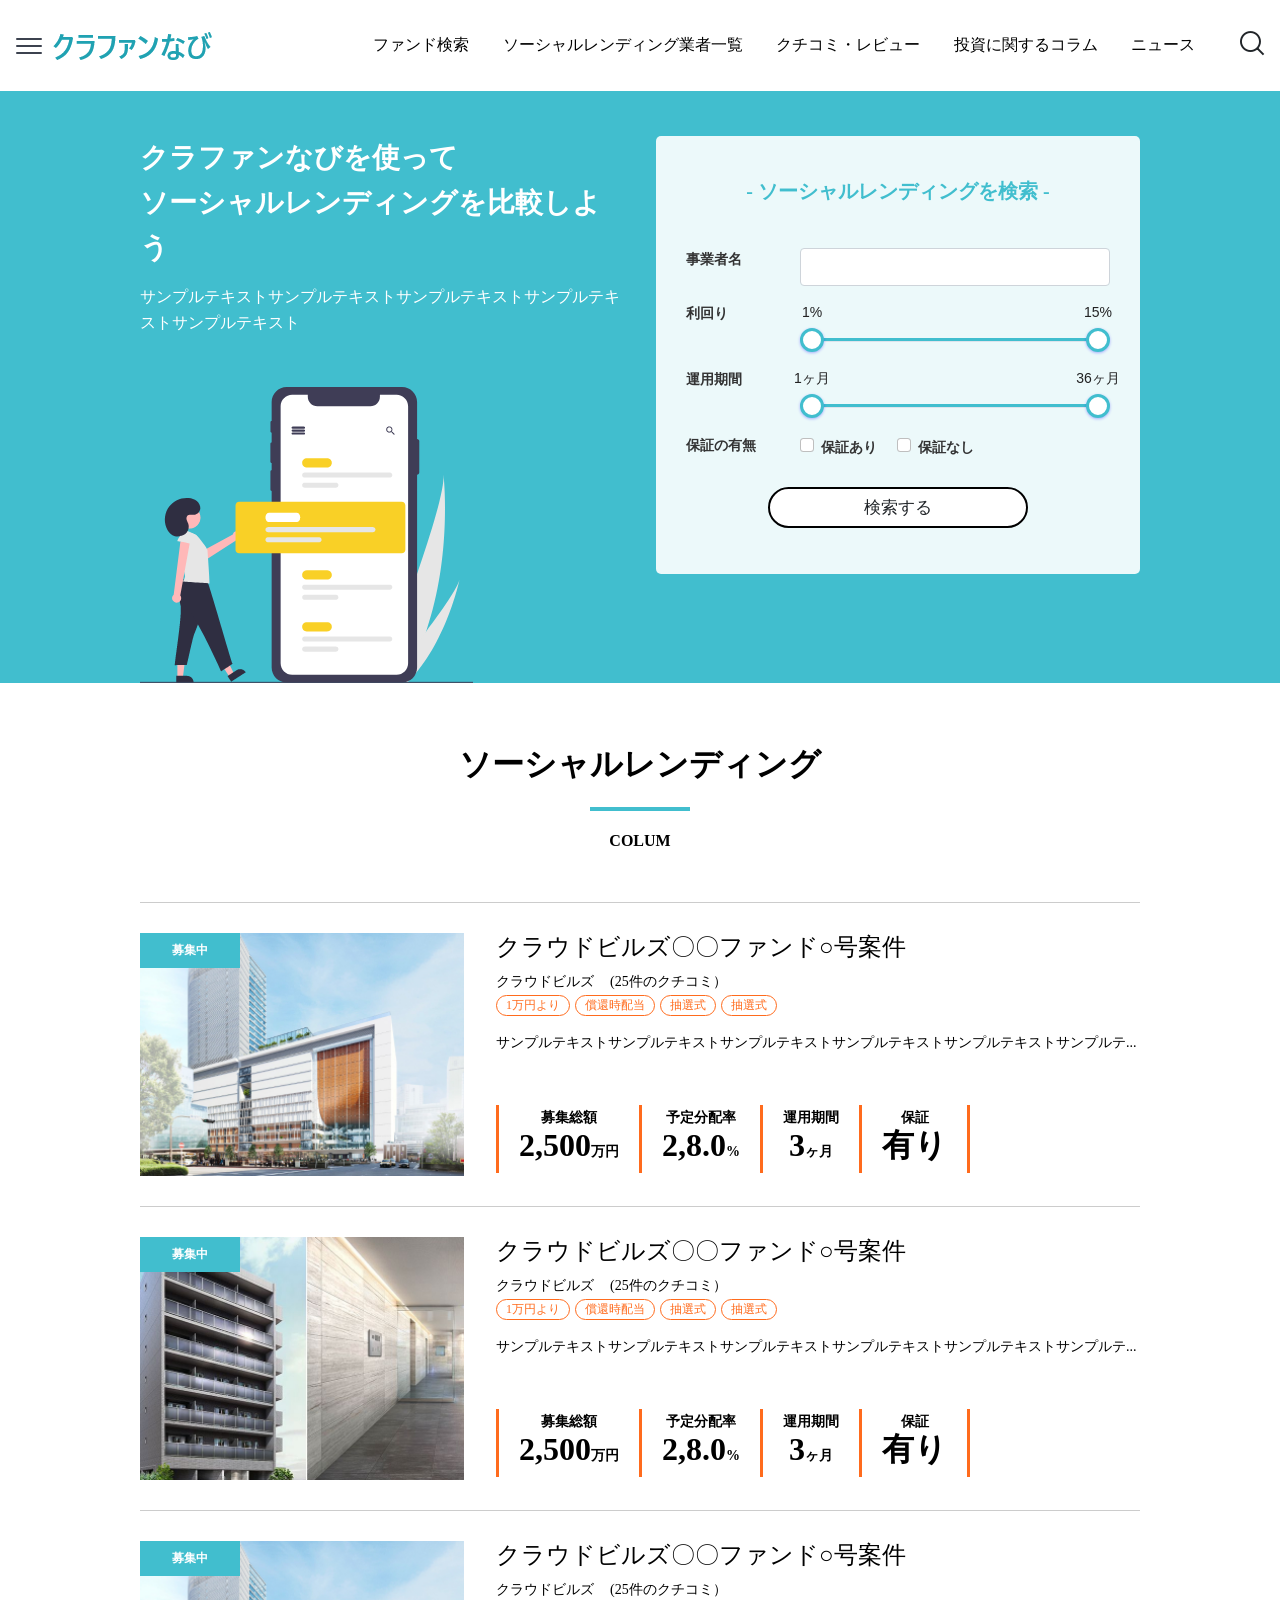
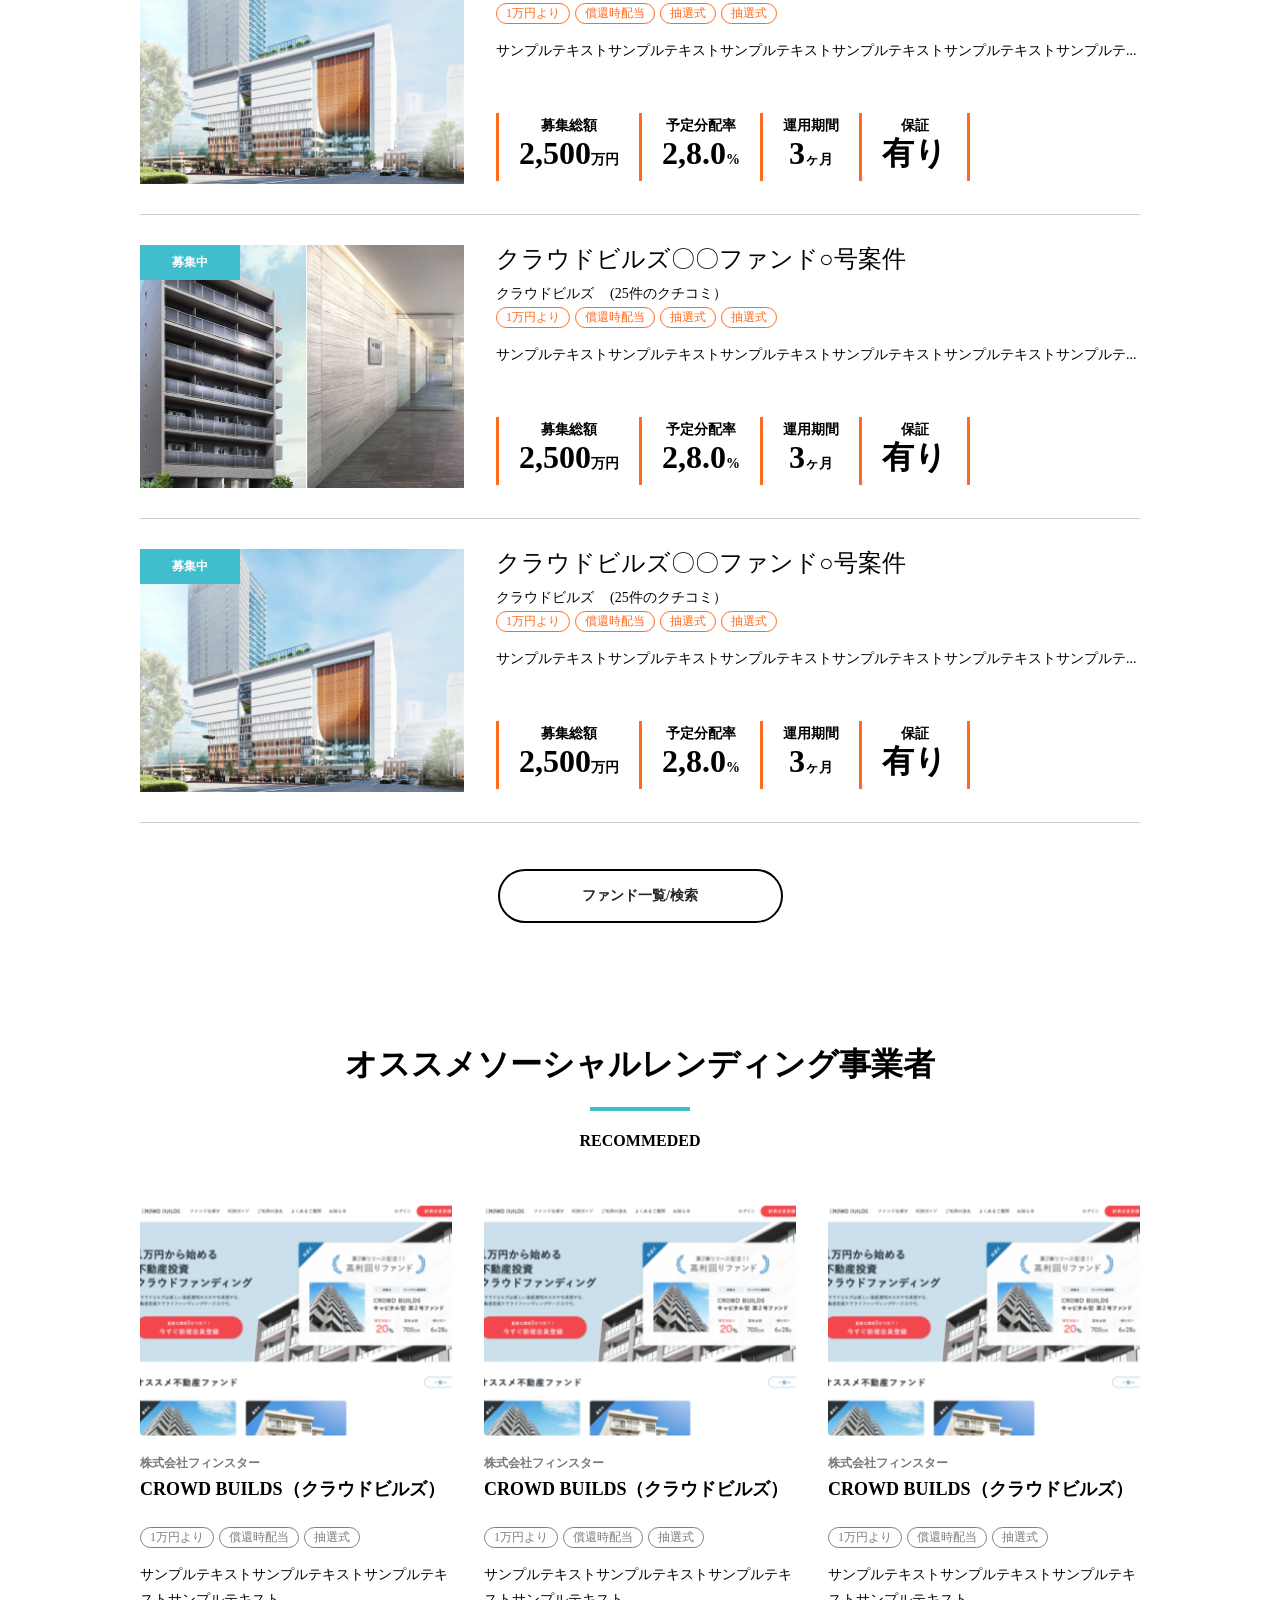
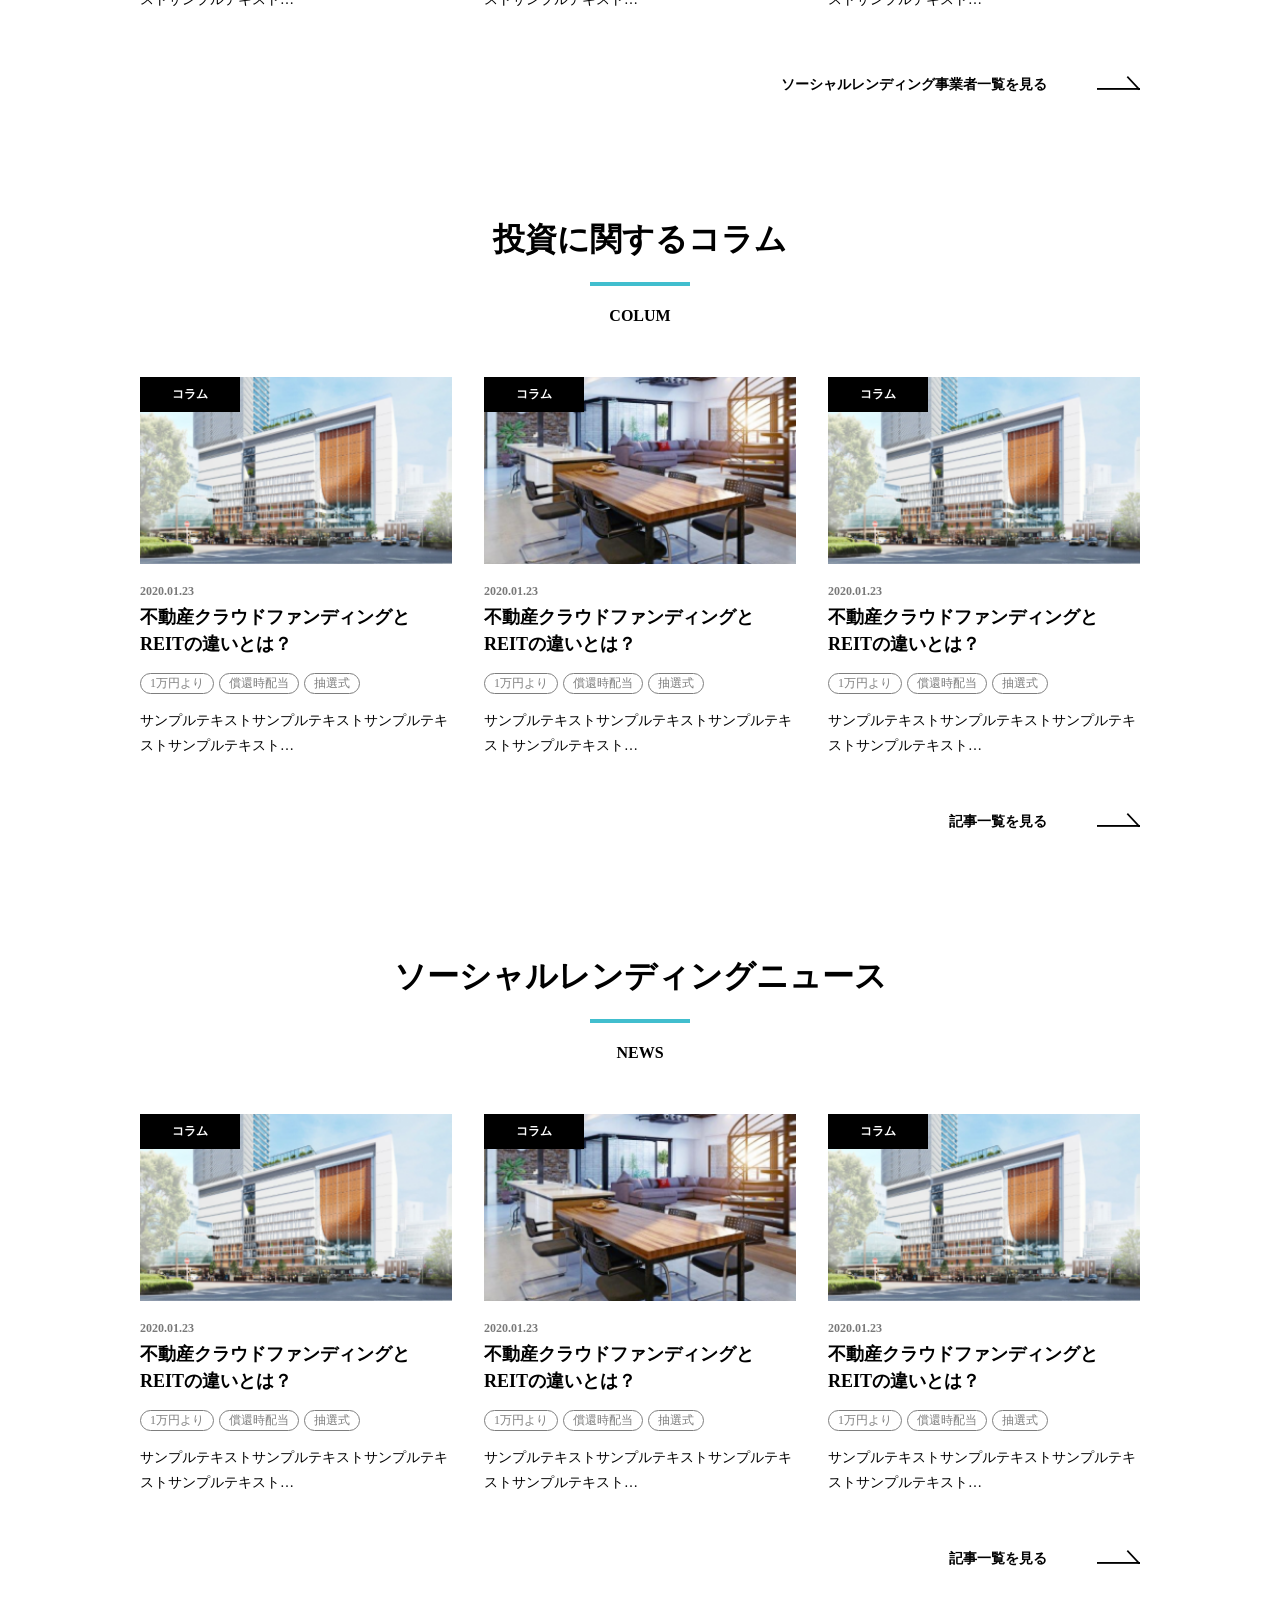
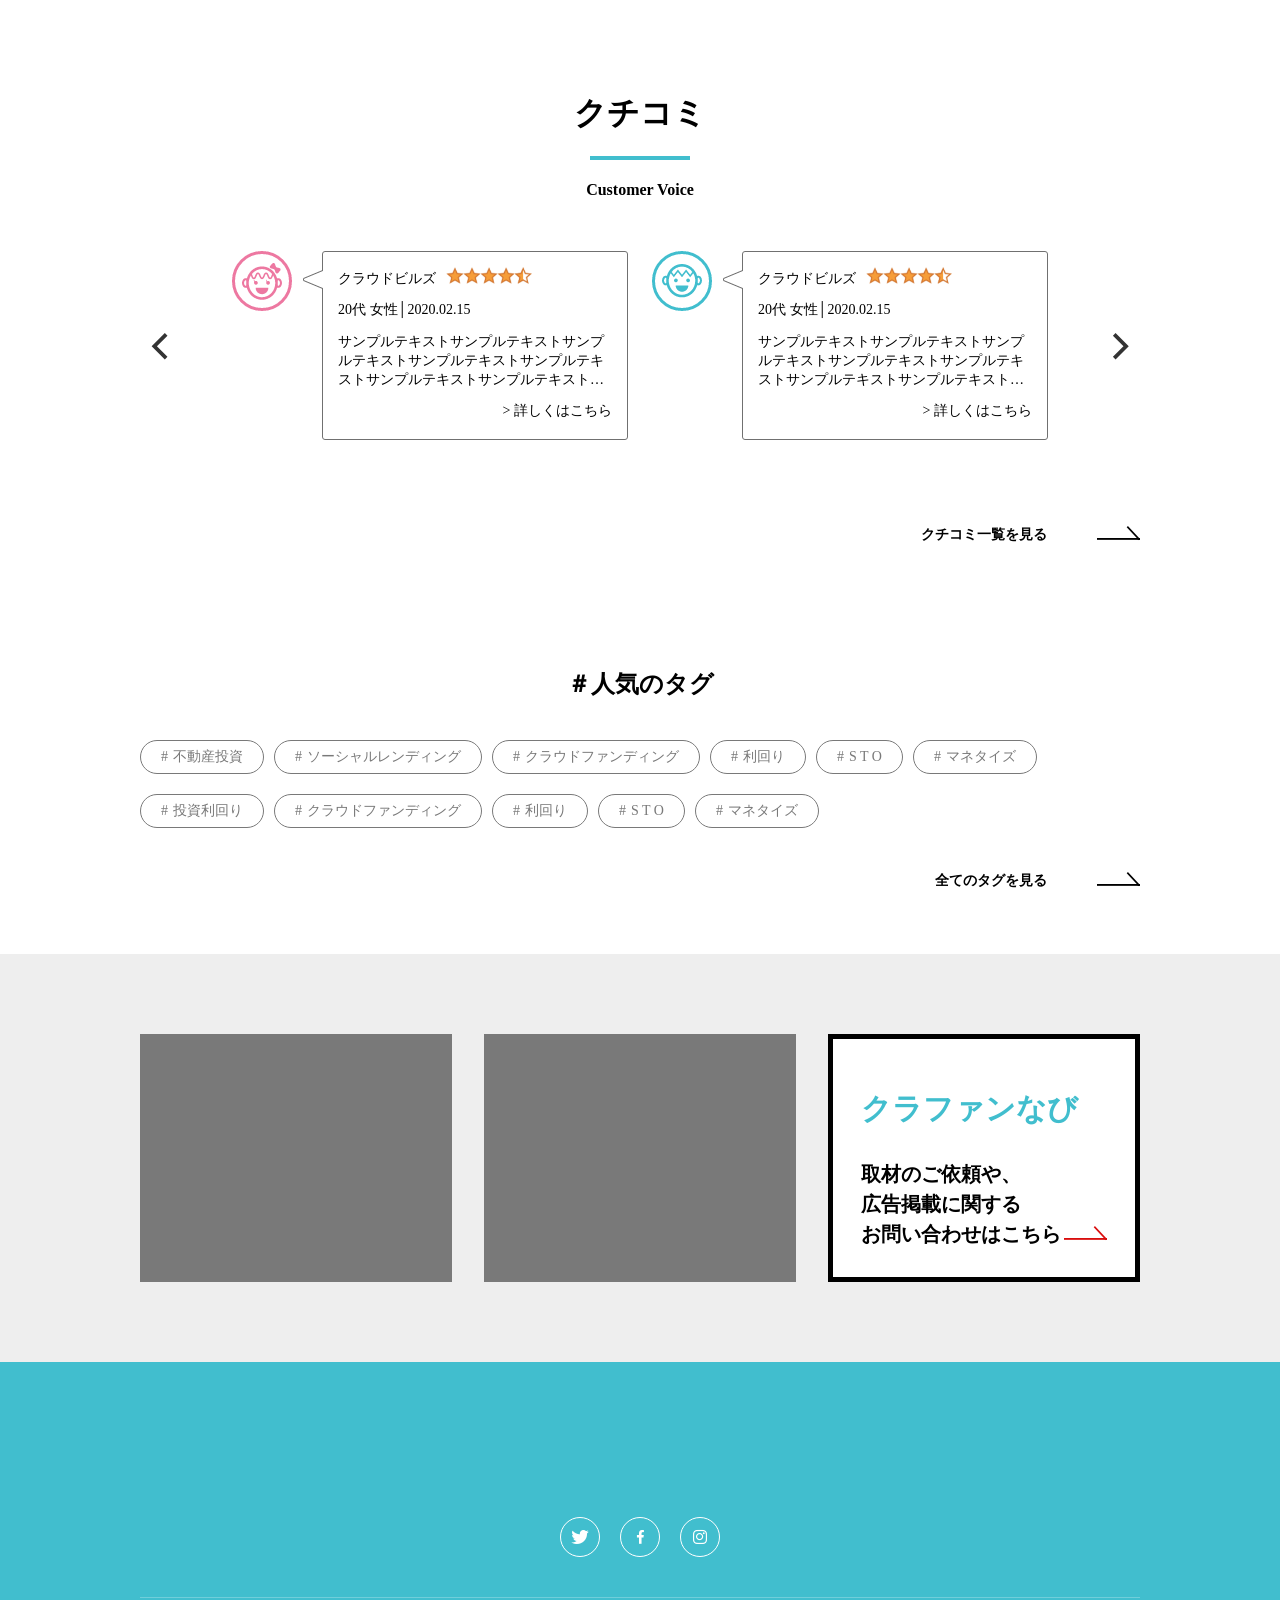
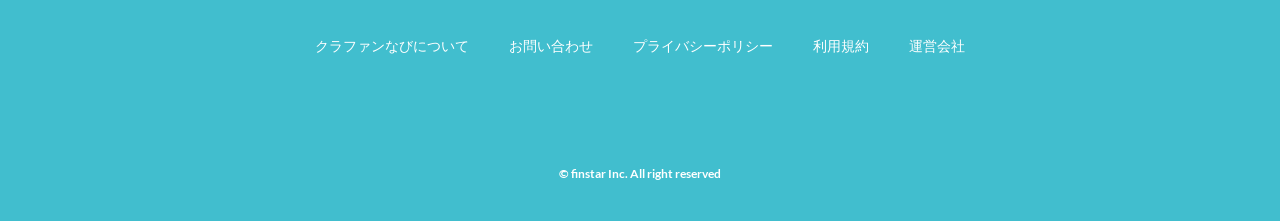
==== commit b88c0c05: "zzz" ====
--- a/index.html
+++ b/index.html
@@ -16,8 +16,8 @@
     <!--icomoon-->
     <link rel="stylesheet" href="./assets/libs/icomoon/style.css"/>
     <!--rangeSlider-->
-    <link rel="stylesheet" href="assets/libs/ion.rangeslider/css/ion.rangeslider.min.css"/>
-    <script src="assets/libs/ion.rangeslider/js/ion.rangeslider.min.js"></script>
+    <link rel="stylesheet" href="assets/libs/ion.rangeSlider/css/ion.rangeSlider.min.css"/>
+    <script src="assets/libs/ion.rangeSlider/js/ion.rangeSlider.min.js"></script>
 
     <!--flickity-->
     <link rel="stylesheet" href="./assets/libs/flickity/flickity.min.css"/>
--- a/assets/libs/ion.rangeSlider/css/ion.rangeSlider.min.css
+++ b/assets/libs/ion.rangeSlider/css/ion.rangeSlider.min.css
@@ -0,0 +1 @@
+/*!Ion.RangeSlider, 2.3.1, © Denis Ineshin, 2010 - 2019, IonDen.com, Build date: 2019-12-19 16:51:02*/.irs{position:relative;display:block;-webkit-touch-callout:none;-webkit-user-select:none;-khtml-user-select:none;-moz-user-select:none;-ms-user-select:none;user-select:none;font-size:12px;font-family:Arial,sans-serif}.irs-line{position:relative;display:block;overflow:hidden;outline:none !important}.irs-bar{position:absolute;display:block;left:0;width:0}.irs-shadow{position:absolute;display:none;left:0;width:0}.irs-handle{position:absolute;display:block;box-sizing:border-box;cursor:default;z-index:1}.irs-handle.type_last{z-index:2}.irs-min,.irs-max{position:absolute;display:block;cursor:default}.irs-min{left:0}.irs-max{right:0}.irs-from,.irs-to,.irs-single{position:absolute;display:block;top:0;left:0;cursor:default;white-space:nowrap}.irs-grid{position:absolute;display:none;bottom:0;left:0;width:100%;height:20px}.irs-with-grid .irs-grid{display:block}.irs-grid-pol{position:absolute;top:0;left:0;width:1px;height:8px;background:#000}.irs-grid-pol.small{height:4px}.irs-grid-text{position:absolute;bottom:0;left:0;white-space:nowrap;text-align:center;font-size:9px;line-height:9px;padding:0 3px;color:#000}.irs-disable-mask{position:absolute;display:block;top:0;left:-1%;width:102%;height:100%;cursor:default;background:rgba(0,0,0,0);z-index:2}.lt-ie9 .irs-disable-mask{background:#000;filter:alpha(opacity=0);cursor:not-allowed}.irs-disabled{opacity:.4}.irs-hidden-input{position:absolute !important;display:block !important;top:0 !important;left:0 !important;width:0 !important;height:0 !important;font-size:0 !important;line-height:0 !important;padding:0 !important;margin:0 !important;overflow:hidden;outline:none !important;z-index:-9999 !important;background:none !important;border-style:solid !important;border-color:transparent !important}.irs--flat{height:40px}.irs--flat.irs-with-grid{height:60px}.irs--flat .irs-line{top:25px;height:12px;background-color:#e1e4e9;border-radius:4px}.irs--flat .irs-bar{top:25px;height:12px;background-color:#ed5565}.irs--flat .irs-bar--single{border-radius:4px 0 0 4px}.irs--flat .irs-shadow{height:1px;bottom:16px;background-color:#e1e4e9}.irs--flat .irs-handle{top:22px;width:16px;height:18px;background-color:transparent}.irs--flat .irs-handle>i:first-child{position:absolute;display:block;top:0;left:50%;width:2px;height:100%;margin-left:-1px;background-color:#da4453}.irs--flat .irs-handle.state_hover>i:first-child,.irs--flat .irs-handle:hover>i:first-child{background-color:#a43540}.irs--flat .irs-min,.irs--flat .irs-max{top:0;padding:1px 3px;color:#999;font-size:10px;line-height:1.333;text-shadow:none;background-color:#e1e4e9;border-radius:4px}.irs--flat .irs-from,.irs--flat .irs-to,.irs--flat .irs-single{color:white;font-size:10px;line-height:1.333;text-shadow:none;padding:1px 5px;background-color:#ed5565;border-radius:4px}.irs--flat .irs-from:before,.irs--flat .irs-to:before,.irs--flat .irs-single:before{position:absolute;display:block;content:"";bottom:-6px;left:50%;width:0;height:0;margin-left:-3px;overflow:hidden;border:3px solid transparent;border-top-color:#ed5565}.irs--flat .irs-grid-pol{background-color:#e1e4e9}.irs--flat .irs-grid-text{color:#999}.irs--big{height:55px}.irs--big.irs-with-grid{height:70px}.irs--big .irs-line{top:33px;height:12px;background-color:white;background:linear-gradient(to bottom, #ddd -50%, white 150%);border:1px solid #ccc;border-radius:12px}.irs--big .irs-bar{top:33px;height:12px;background-color:#92bce0;border:1px solid #428bca;background:linear-gradient(to bottom, #ffffff 0%, #428bca 30%, #b9d4ec 100%);box-shadow:inset 0 0 1px 1px rgba(255,255,255,0.5)}.irs--big .irs-bar--single{border-radius:12px 0 0 12px}.irs--big .irs-shadow{height:1px;bottom:16px;background-color:rgba(66,139,202,0.5)}.irs--big .irs-handle{top:25px;width:30px;height:30px;border:1px solid rgba(0,0,0,0.3);background-color:#cbcfd5;background:linear-gradient(to bottom, white 0%, #B4B9BE 30%, white 100%);box-shadow:1px 1px 2px rgba(0,0,0,0.2),inset 0 0 3px 1px white;border-radius:30px}.irs--big .irs-handle.state_hover,.irs--big .irs-handle:hover{border-color:rgba(0,0,0,0.45);background-color:#939ba7;background:linear-gradient(to bottom, white 0%, #919BA5 30%, white 100%)}.irs--big .irs-min,.irs--big .irs-max{top:0;padding:1px 5px;color:white;text-shadow:none;background-color:#9f9f9f;border-radius:3px}.irs--big .irs-from,.irs--big .irs-to,.irs--big .irs-single{color:white;text-shadow:none;padding:1px 5px;background-color:#428bca;background:linear-gradient(to bottom, #428bca 0%, #3071a9 100%);border-radius:3px}.irs--big .irs-grid-pol{background-color:#428bca}.irs--big .irs-grid-text{color:#428bca}.irs--modern{height:55px}.irs--modern.irs-with-grid{height:55px}.irs--modern .irs-line{top:25px;height:5px;background-color:#d1d6e0;background:linear-gradient(to bottom, #e0e4ea 0%, #d1d6e0 100%);border:1px solid #a3adc1;border-bottom-width:0;border-radius:5px}.irs--modern .irs-bar{top:25px;height:5px;background:#20b426;background:linear-gradient(to bottom, #20b426 0%, #18891d 100%)}.irs--modern .irs-bar--single{border-radius:5px 0 0 5px}.irs--modern .irs-shadow{height:1px;bottom:21px;background-color:rgba(209,214,224,0.5)}.irs--modern .irs-handle{top:37px;width:12px;height:13px;border:1px solid #a3adc1;border-top-width:0;box-shadow:1px 1px 1px rgba(0,0,0,0.1);border-radius:0 0 3px 3px}.irs--modern .irs-handle>i:nth-child(1){position:absolute;display:block;top:-4px;left:1px;width:6px;height:6px;border:1px solid #a3adc1;background:white;transform:rotate(45deg)}.irs--modern .irs-handle>i:nth-child(2){position:absolute;display:block;box-sizing:border-box;top:0;left:0;width:10px;height:12px;background:#e9e6e6;background:linear-gradient(to bottom, white 0%, #e9e6e6 100%);border-radius:0 0 3px 3px}.irs--modern .irs-handle>i:nth-child(3){position:absolute;display:block;box-sizing:border-box;top:3px;left:3px;width:4px;height:5px;border-left:1px solid #a3adc1;border-right:1px solid #a3adc1}.irs--modern .irs-handle.state_hover,.irs--modern .irs-handle:hover{border-color:#7685a2;background:#c3c7cd;background:linear-gradient(to bottom, #ffffff 0%, #919ba5 30%, #ffffff 100%)}.irs--modern .irs-handle.state_hover>i:nth-child(1),.irs--modern .irs-handle:hover>i:nth-child(1){border-color:#7685a2}.irs--modern .irs-handle.state_hover>i:nth-child(3),.irs--modern .irs-handle:hover>i:nth-child(3){border-color:#48536a}.irs--modern .irs-min,.irs--modern .irs-max{top:0;font-size:10px;line-height:1.333;text-shadow:none;padding:1px 5px;color:white;background-color:#d1d6e0;border-radius:5px}.irs--modern .irs-from,.irs--modern .irs-to,.irs--modern .irs-single{font-size:10px;line-height:1.333;text-shadow:none;padding:1px 5px;background-color:#20b426;color:white;border-radius:5px}.irs--modern .irs-from:before,.irs--modern .irs-to:before,.irs--modern .irs-single:before{position:absolute;display:block;content:"";bottom:-6px;left:50%;width:0;height:0;margin-left:-3px;overflow:hidden;border:3px solid transparent;border-top-color:#20b426}.irs--modern .irs-grid{height:25px}.irs--modern .irs-grid-pol{background-color:#dedede}.irs--modern .irs-grid-text{color:silver;font-size:13px}.irs--sharp{height:50px;font-size:12px;line-height:1}.irs--sharp.irs-with-grid{height:57px}.irs--sharp .irs-line{top:30px;height:2px;background-color:black;border-radius:2px}.irs--sharp .irs-bar{top:30px;height:2px;background-color:#ee22fa}.irs--sharp .irs-bar--single{border-radius:2px 0 0 2px}.irs--sharp .irs-shadow{height:1px;bottom:21px;background-color:rgba(0,0,0,0.5)}.irs--sharp .irs-handle{top:25px;width:10px;height:10px;background-color:#a804b2}.irs--sharp .irs-handle>i:first-child{position:absolute;display:block;top:100%;left:0;width:0;height:0;border:5px solid transparent;border-top-color:#a804b2}.irs--sharp .irs-handle.state_hover,.irs--sharp .irs-handle:hover{background-color:black}.irs--sharp .irs-handle.state_hover>i:first-child,.irs--sharp .irs-handle:hover>i:first-child{border-top-color:black}.irs--sharp .irs-min,.irs--sharp .irs-max{color:white;font-size:14px;line-height:1;top:0;padding:3px 4px;opacity:.4;background-color:#a804b2;border-radius:2px}.irs--sharp .irs-from,.irs--sharp .irs-to,.irs--sharp .irs-single{font-size:14px;line-height:1;text-shadow:none;padding:3px 4px;background-color:#a804b2;color:white;border-radius:2px}.irs--sharp .irs-from:before,.irs--sharp .irs-to:before,.irs--sharp .irs-single:before{position:absolute;display:block;content:"";bottom:-6px;left:50%;width:0;height:0;margin-left:-3px;overflow:hidden;border:3px solid transparent;border-top-color:#a804b2}.irs--sharp .irs-grid{height:25px}.irs--sharp .irs-grid-pol{background-color:#dedede}.irs--sharp .irs-grid-text{color:silver;font-size:13px}.irs--round{height:50px}.irs--round.irs-with-grid{height:65px}.irs--round .irs-line{top:36px;height:4px;background-color:#dee4ec;border-radius:4px}.irs--round .irs-bar{top:36px;height:4px;background-color:#006cfa}.irs--round .irs-bar--single{border-radius:4px 0 0 4px}.irs--round .irs-shadow{height:4px;bottom:21px;background-color:rgba(222,228,236,0.5)}.irs--round .irs-handle{top:26px;width:24px;height:24px;border:4px solid #006cfa;background-color:white;border-radius:24px;box-shadow:0 1px 3px rgba(0,0,255,0.3)}.irs--round .irs-handle.state_hover,.irs--round .irs-handle:hover{background-color:#f0f6ff}.irs--round .irs-min,.irs--round .irs-max{color:#333;font-size:14px;line-height:1;top:0;padding:3px 5px;background-color:rgba(0,0,0,0.1);border-radius:4px}.irs--round .irs-from,.irs--round .irs-to,.irs--round .irs-single{font-size:14px;line-height:1;text-shadow:none;padding:3px 5px;background-color:#006cfa;color:white;border-radius:4px}.irs--round .irs-from:before,.irs--round .irs-to:before,.irs--round .irs-single:before{position:absolute;display:block;content:"";bottom:-6px;left:50%;width:0;height:0;margin-left:-3px;overflow:hidden;border:3px solid transparent;border-top-color:#006cfa}.irs--round .irs-grid{height:25px}.irs--round .irs-grid-pol{background-color:#dedede}.irs--round .irs-grid-text{color:silver;font-size:13px}.irs--square{height:50px}.irs--square.irs-with-grid{height:60px}.irs--square .irs-line{top:31px;height:4px;background-color:#dedede}.irs--square .irs-bar{top:31px;height:4px;background-color:black}.irs--square .irs-shadow{height:2px;bottom:21px;background-color:#dedede}.irs--square .irs-handle{top:25px;width:16px;height:16px;border:3px solid black;background-color:white;-webkit-transform:rotate(45deg);-ms-transform:rotate(45deg);transform:rotate(45deg)}.irs--square .irs-handle.state_hover,.irs--square .irs-handle:hover{background-color:#f0f6ff}.irs--square .irs-min,.irs--square .irs-max{color:#333;font-size:14px;line-height:1;top:0;padding:3px 5px;background-color:rgba(0,0,0,0.1)}.irs--square .irs-from,.irs--square .irs-to,.irs--square .irs-single{font-size:14px;line-height:1;text-shadow:none;padding:3px 5px;background-color:black;color:white}.irs--square .irs-grid{height:25px}.irs--square .irs-grid-pol{background-color:#dedede}.irs--square .irs-grid-text{color:silver;font-size:11px}
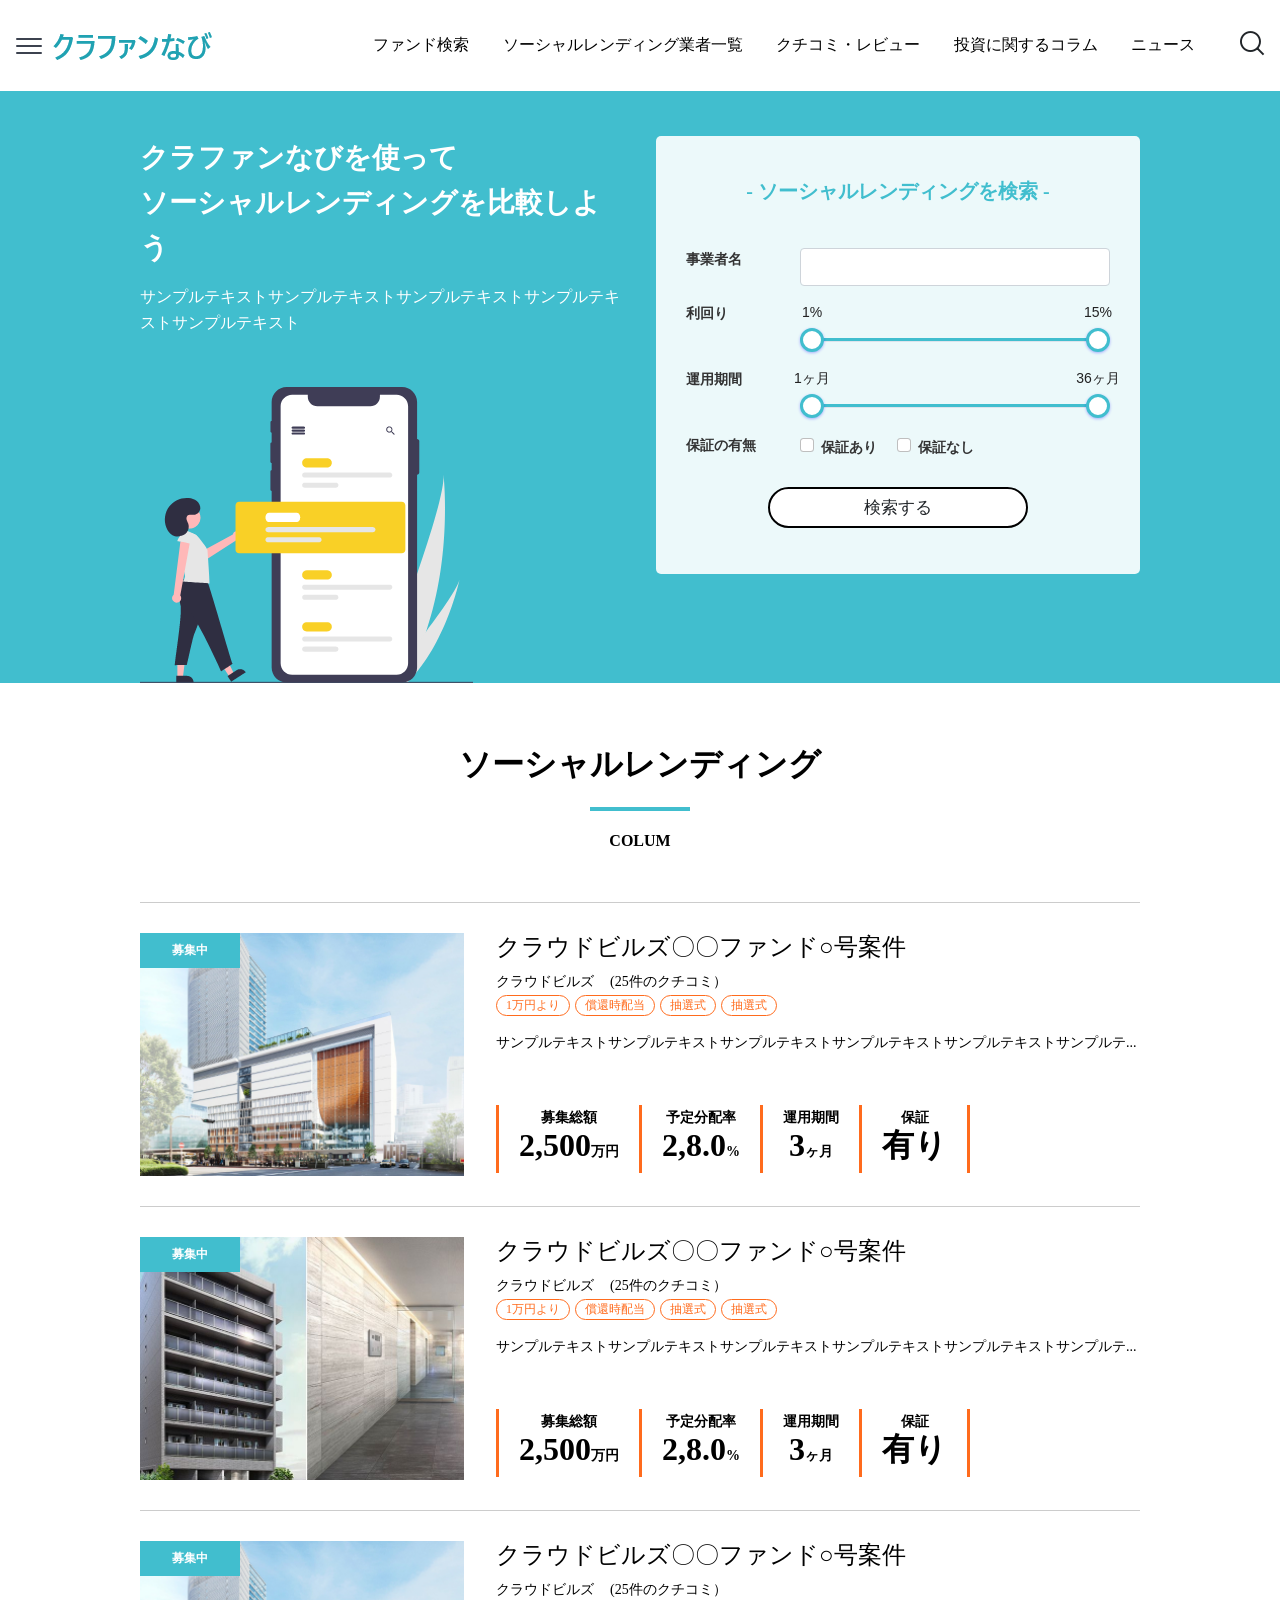
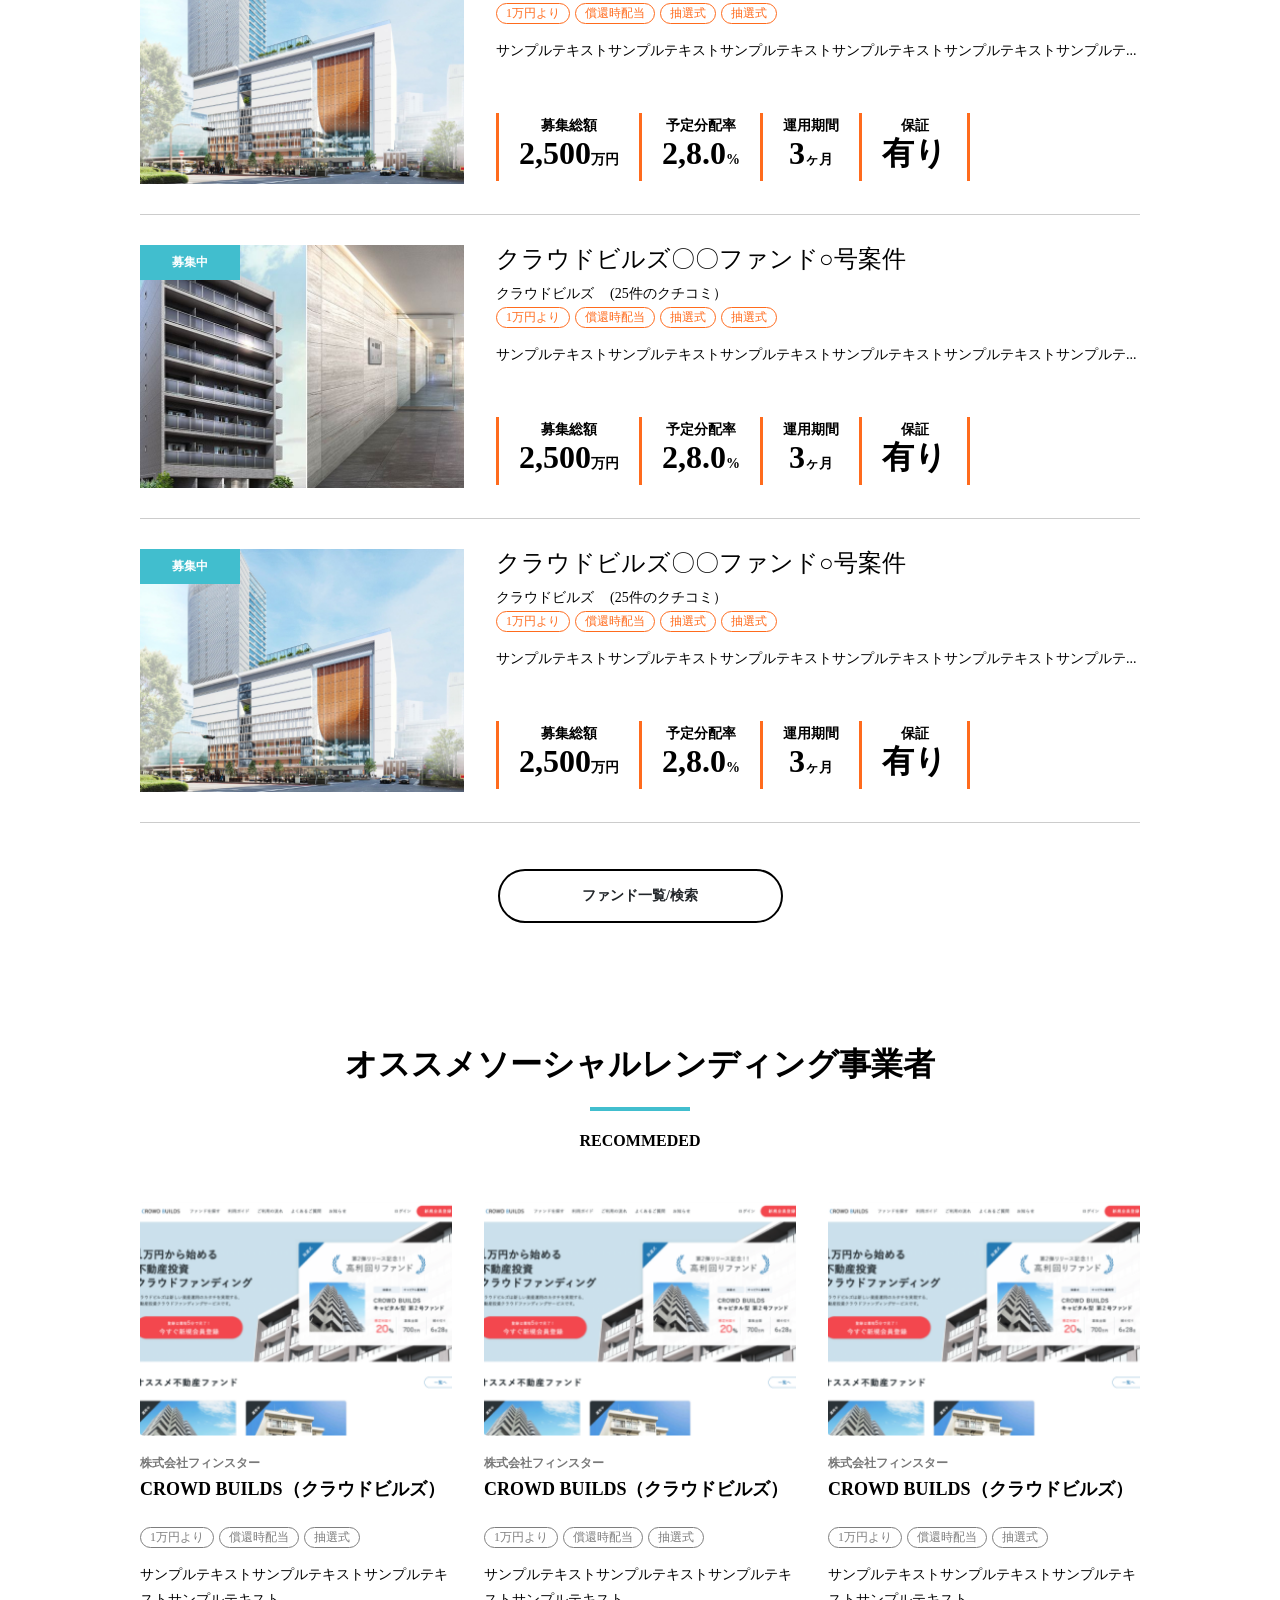
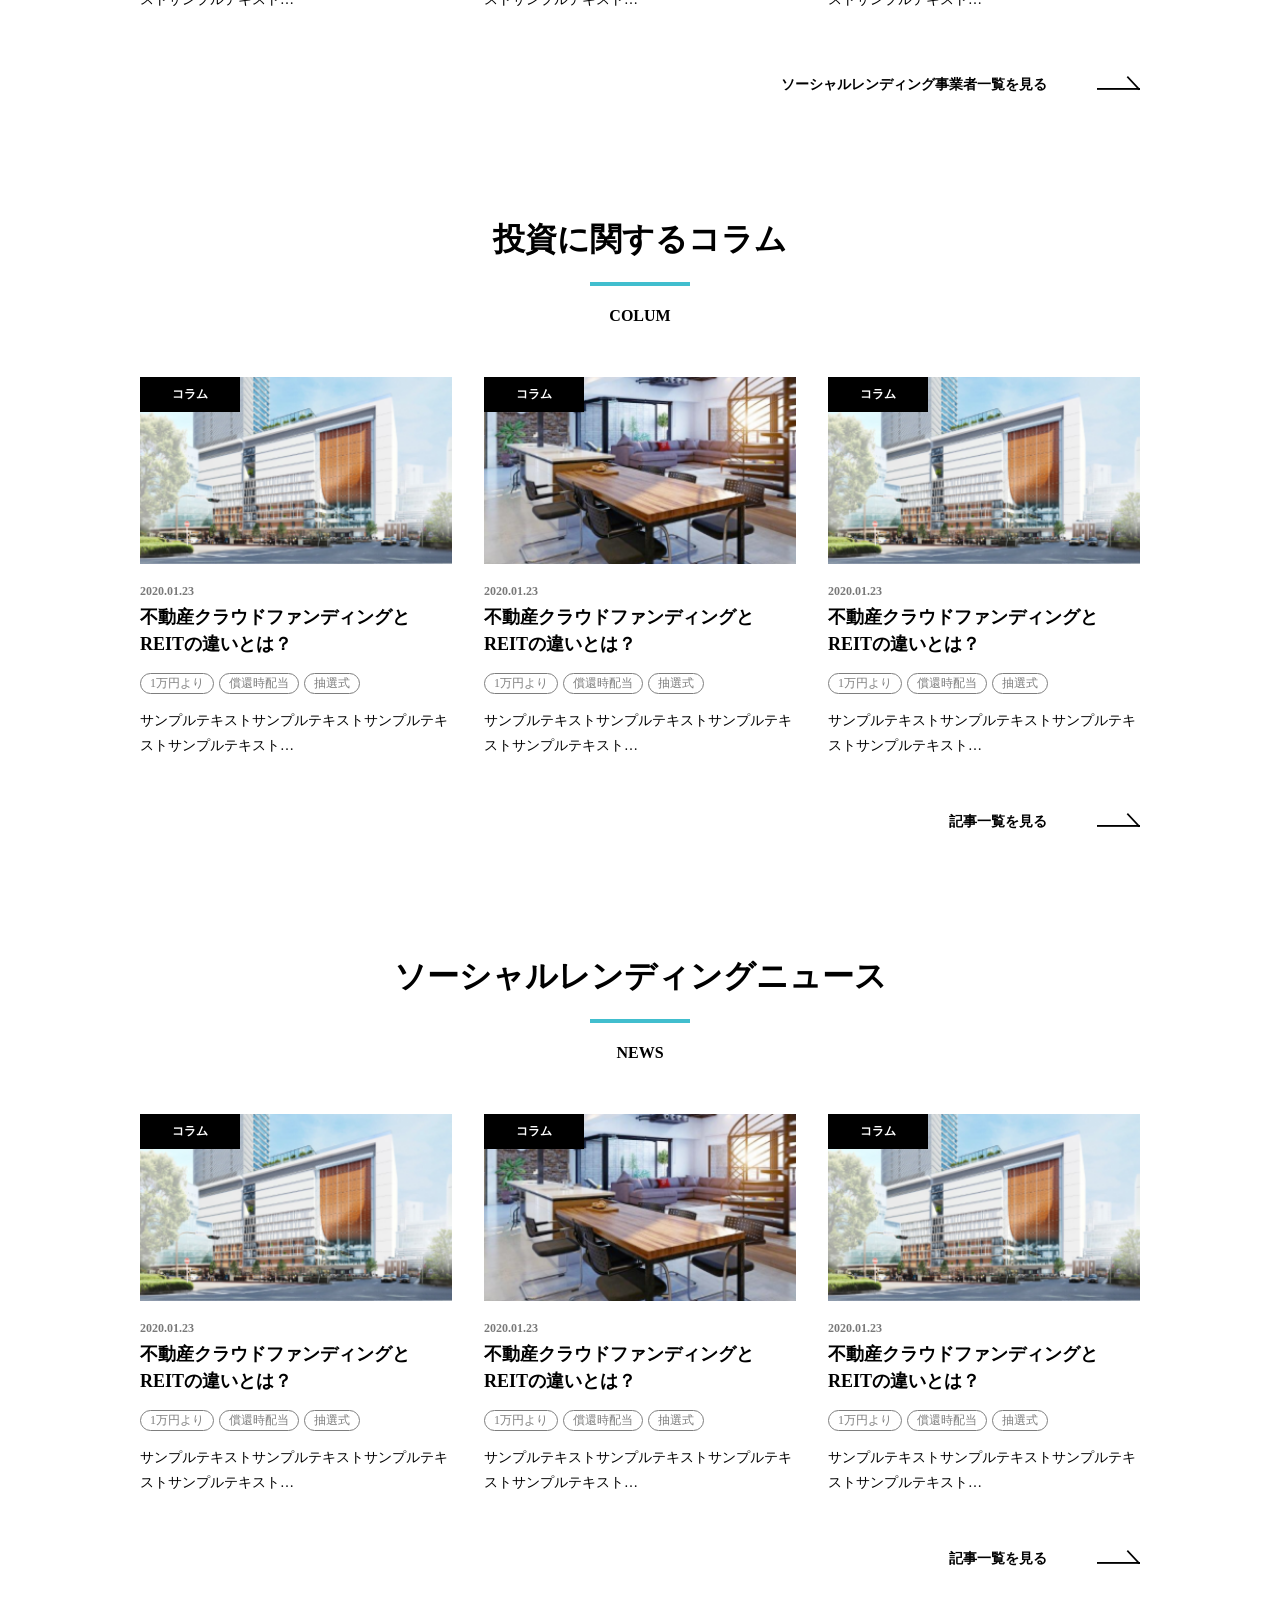
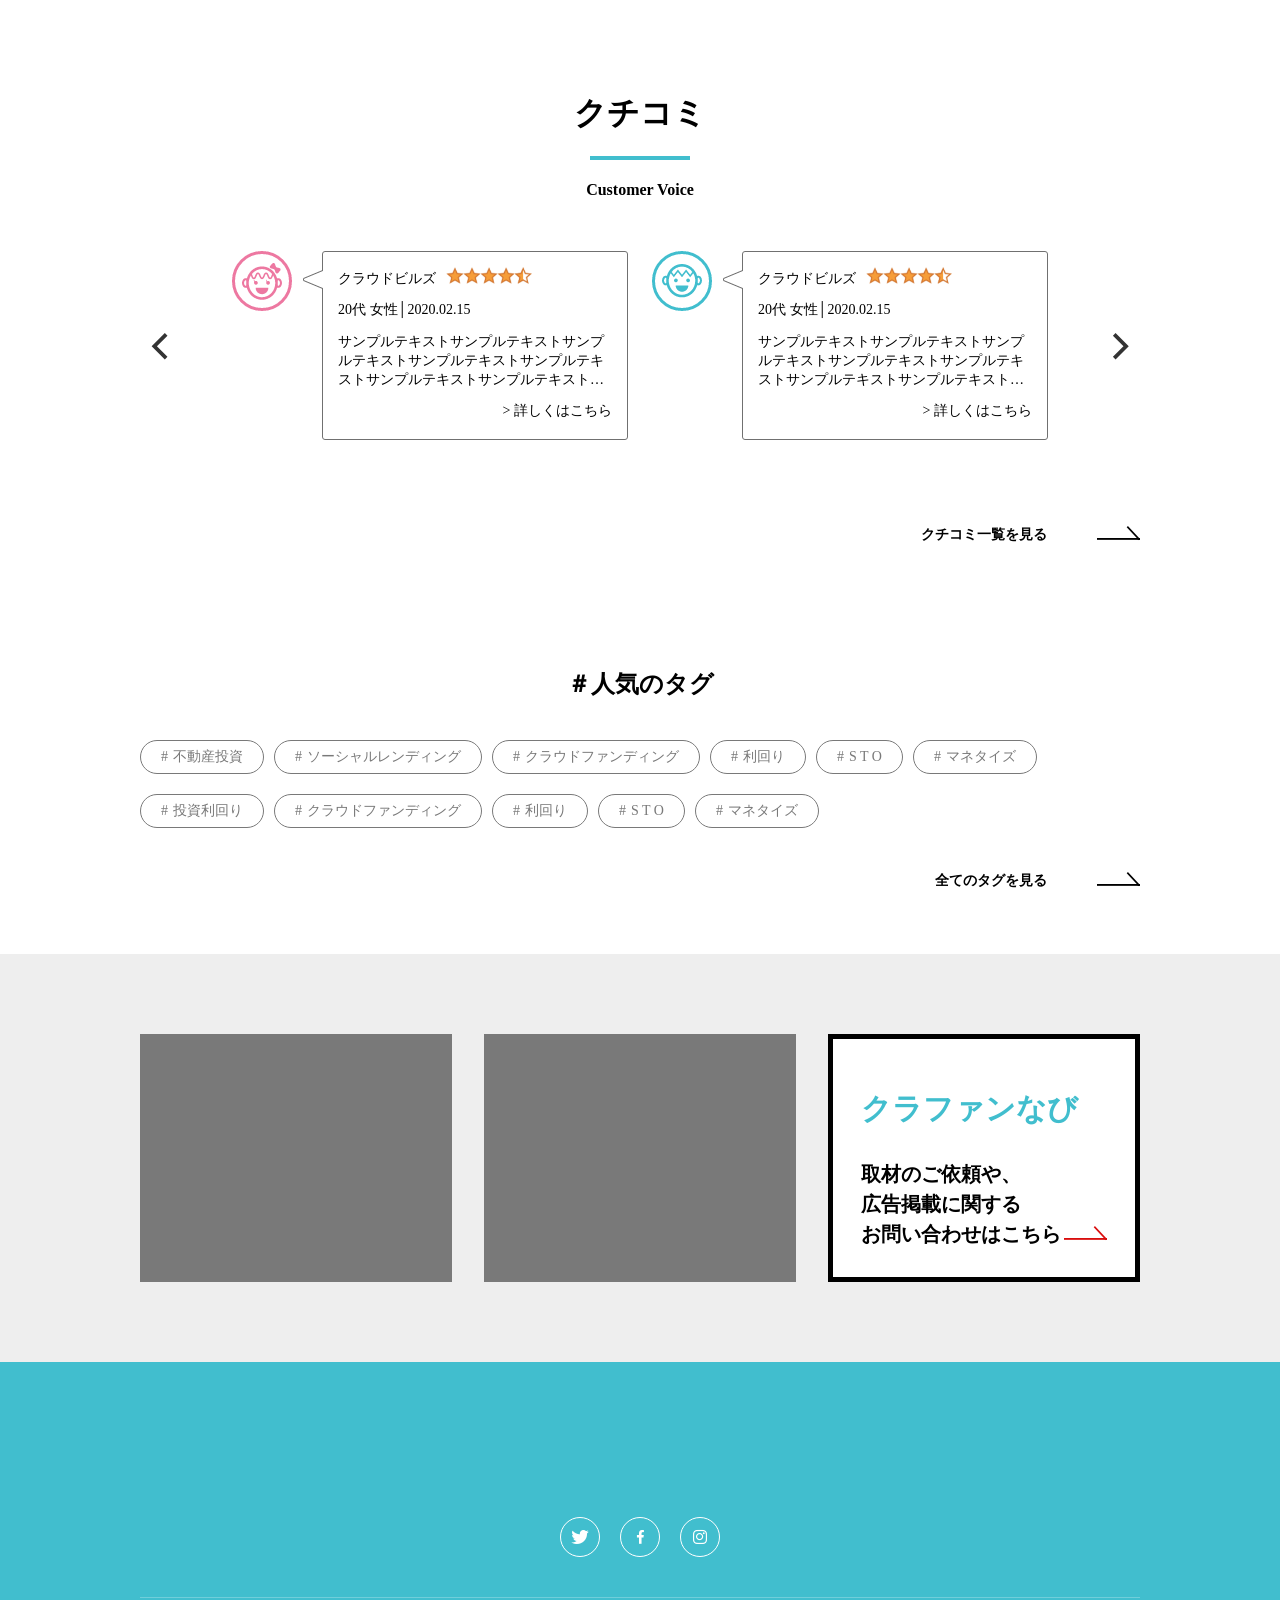
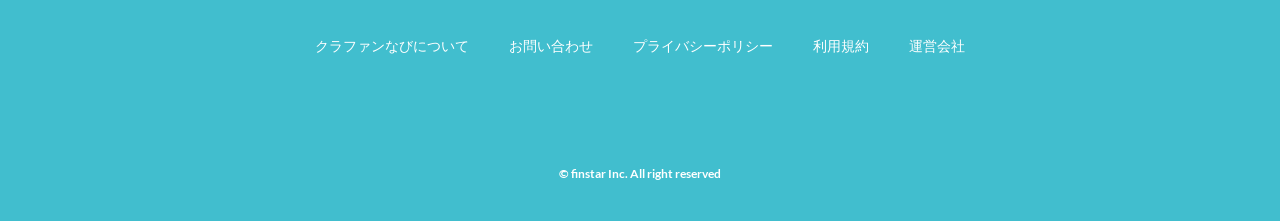
==== commit 343b670a: "update" ====
--- a/index.html
+++ b/index.html
@@ -16,8 +16,8 @@
     <!--icomoon-->
     <link rel="stylesheet" href="./assets/libs/icomoon/style.css"/>
     <!--rangeSlider-->
-    <link rel="stylesheet" href="assets/libs/ion.rangeSlider/css/ion.rangeSlider.min.css"/>
-    <script src="assets/libs/ion.rangeSlider/js/ion.rangeSlider.min.js"></script>
+    <link rel="stylesheet" href="assets/libs/ion-rangeSlider/css/ion.rangeSlider.min.css"/>
+    <script src="assets/libs/ion-rangeSlider/js/ion.rangeSlider.min.js"></script>
 
     <!--flickity-->
     <link rel="stylesheet" href="./assets/libs/flickity/flickity.min.css"/>
--- a/assets/libs/ion-rangeSlider/css/ion.rangeSlider.min.css
+++ b/assets/libs/ion-rangeSlider/css/ion.rangeSlider.min.css
@@ -0,0 +1 @@
+/*!Ion.RangeSlider, 2.3.1, © Denis Ineshin, 2010 - 2019, IonDen.com, Build date: 2019-12-19 16:51:02*/.irs{position:relative;display:block;-webkit-touch-callout:none;-webkit-user-select:none;-khtml-user-select:none;-moz-user-select:none;-ms-user-select:none;user-select:none;font-size:12px;font-family:Arial,sans-serif}.irs-line{position:relative;display:block;overflow:hidden;outline:none !important}.irs-bar{position:absolute;display:block;left:0;width:0}.irs-shadow{position:absolute;display:none;left:0;width:0}.irs-handle{position:absolute;display:block;box-sizing:border-box;cursor:default;z-index:1}.irs-handle.type_last{z-index:2}.irs-min,.irs-max{position:absolute;display:block;cursor:default}.irs-min{left:0}.irs-max{right:0}.irs-from,.irs-to,.irs-single{position:absolute;display:block;top:0;left:0;cursor:default;white-space:nowrap}.irs-grid{position:absolute;display:none;bottom:0;left:0;width:100%;height:20px}.irs-with-grid .irs-grid{display:block}.irs-grid-pol{position:absolute;top:0;left:0;width:1px;height:8px;background:#000}.irs-grid-pol.small{height:4px}.irs-grid-text{position:absolute;bottom:0;left:0;white-space:nowrap;text-align:center;font-size:9px;line-height:9px;padding:0 3px;color:#000}.irs-disable-mask{position:absolute;display:block;top:0;left:-1%;width:102%;height:100%;cursor:default;background:rgba(0,0,0,0);z-index:2}.lt-ie9 .irs-disable-mask{background:#000;filter:alpha(opacity=0);cursor:not-allowed}.irs-disabled{opacity:.4}.irs-hidden-input{position:absolute !important;display:block !important;top:0 !important;left:0 !important;width:0 !important;height:0 !important;font-size:0 !important;line-height:0 !important;padding:0 !important;margin:0 !important;overflow:hidden;outline:none !important;z-index:-9999 !important;background:none !important;border-style:solid !important;border-color:transparent !important}.irs--flat{height:40px}.irs--flat.irs-with-grid{height:60px}.irs--flat .irs-line{top:25px;height:12px;background-color:#e1e4e9;border-radius:4px}.irs--flat .irs-bar{top:25px;height:12px;background-color:#ed5565}.irs--flat .irs-bar--single{border-radius:4px 0 0 4px}.irs--flat .irs-shadow{height:1px;bottom:16px;background-color:#e1e4e9}.irs--flat .irs-handle{top:22px;width:16px;height:18px;background-color:transparent}.irs--flat .irs-handle>i:first-child{position:absolute;display:block;top:0;left:50%;width:2px;height:100%;margin-left:-1px;background-color:#da4453}.irs--flat .irs-handle.state_hover>i:first-child,.irs--flat .irs-handle:hover>i:first-child{background-color:#a43540}.irs--flat .irs-min,.irs--flat .irs-max{top:0;padding:1px 3px;color:#999;font-size:10px;line-height:1.333;text-shadow:none;background-color:#e1e4e9;border-radius:4px}.irs--flat .irs-from,.irs--flat .irs-to,.irs--flat .irs-single{color:white;font-size:10px;line-height:1.333;text-shadow:none;padding:1px 5px;background-color:#ed5565;border-radius:4px}.irs--flat .irs-from:before,.irs--flat .irs-to:before,.irs--flat .irs-single:before{position:absolute;display:block;content:"";bottom:-6px;left:50%;width:0;height:0;margin-left:-3px;overflow:hidden;border:3px solid transparent;border-top-color:#ed5565}.irs--flat .irs-grid-pol{background-color:#e1e4e9}.irs--flat .irs-grid-text{color:#999}.irs--big{height:55px}.irs--big.irs-with-grid{height:70px}.irs--big .irs-line{top:33px;height:12px;background-color:white;background:linear-gradient(to bottom, #ddd -50%, white 150%);border:1px solid #ccc;border-radius:12px}.irs--big .irs-bar{top:33px;height:12px;background-color:#92bce0;border:1px solid #428bca;background:linear-gradient(to bottom, #ffffff 0%, #428bca 30%, #b9d4ec 100%);box-shadow:inset 0 0 1px 1px rgba(255,255,255,0.5)}.irs--big .irs-bar--single{border-radius:12px 0 0 12px}.irs--big .irs-shadow{height:1px;bottom:16px;background-color:rgba(66,139,202,0.5)}.irs--big .irs-handle{top:25px;width:30px;height:30px;border:1px solid rgba(0,0,0,0.3);background-color:#cbcfd5;background:linear-gradient(to bottom, white 0%, #B4B9BE 30%, white 100%);box-shadow:1px 1px 2px rgba(0,0,0,0.2),inset 0 0 3px 1px white;border-radius:30px}.irs--big .irs-handle.state_hover,.irs--big .irs-handle:hover{border-color:rgba(0,0,0,0.45);background-color:#939ba7;background:linear-gradient(to bottom, white 0%, #919BA5 30%, white 100%)}.irs--big .irs-min,.irs--big .irs-max{top:0;padding:1px 5px;color:white;text-shadow:none;background-color:#9f9f9f;border-radius:3px}.irs--big .irs-from,.irs--big .irs-to,.irs--big .irs-single{color:white;text-shadow:none;padding:1px 5px;background-color:#428bca;background:linear-gradient(to bottom, #428bca 0%, #3071a9 100%);border-radius:3px}.irs--big .irs-grid-pol{background-color:#428bca}.irs--big .irs-grid-text{color:#428bca}.irs--modern{height:55px}.irs--modern.irs-with-grid{height:55px}.irs--modern .irs-line{top:25px;height:5px;background-color:#d1d6e0;background:linear-gradient(to bottom, #e0e4ea 0%, #d1d6e0 100%);border:1px solid #a3adc1;border-bottom-width:0;border-radius:5px}.irs--modern .irs-bar{top:25px;height:5px;background:#20b426;background:linear-gradient(to bottom, #20b426 0%, #18891d 100%)}.irs--modern .irs-bar--single{border-radius:5px 0 0 5px}.irs--modern .irs-shadow{height:1px;bottom:21px;background-color:rgba(209,214,224,0.5)}.irs--modern .irs-handle{top:37px;width:12px;height:13px;border:1px solid #a3adc1;border-top-width:0;box-shadow:1px 1px 1px rgba(0,0,0,0.1);border-radius:0 0 3px 3px}.irs--modern .irs-handle>i:nth-child(1){position:absolute;display:block;top:-4px;left:1px;width:6px;height:6px;border:1px solid #a3adc1;background:white;transform:rotate(45deg)}.irs--modern .irs-handle>i:nth-child(2){position:absolute;display:block;box-sizing:border-box;top:0;left:0;width:10px;height:12px;background:#e9e6e6;background:linear-gradient(to bottom, white 0%, #e9e6e6 100%);border-radius:0 0 3px 3px}.irs--modern .irs-handle>i:nth-child(3){position:absolute;display:block;box-sizing:border-box;top:3px;left:3px;width:4px;height:5px;border-left:1px solid #a3adc1;border-right:1px solid #a3adc1}.irs--modern .irs-handle.state_hover,.irs--modern .irs-handle:hover{border-color:#7685a2;background:#c3c7cd;background:linear-gradient(to bottom, #ffffff 0%, #919ba5 30%, #ffffff 100%)}.irs--modern .irs-handle.state_hover>i:nth-child(1),.irs--modern .irs-handle:hover>i:nth-child(1){border-color:#7685a2}.irs--modern .irs-handle.state_hover>i:nth-child(3),.irs--modern .irs-handle:hover>i:nth-child(3){border-color:#48536a}.irs--modern .irs-min,.irs--modern .irs-max{top:0;font-size:10px;line-height:1.333;text-shadow:none;padding:1px 5px;color:white;background-color:#d1d6e0;border-radius:5px}.irs--modern .irs-from,.irs--modern .irs-to,.irs--modern .irs-single{font-size:10px;line-height:1.333;text-shadow:none;padding:1px 5px;background-color:#20b426;color:white;border-radius:5px}.irs--modern .irs-from:before,.irs--modern .irs-to:before,.irs--modern .irs-single:before{position:absolute;display:block;content:"";bottom:-6px;left:50%;width:0;height:0;margin-left:-3px;overflow:hidden;border:3px solid transparent;border-top-color:#20b426}.irs--modern .irs-grid{height:25px}.irs--modern .irs-grid-pol{background-color:#dedede}.irs--modern .irs-grid-text{color:silver;font-size:13px}.irs--sharp{height:50px;font-size:12px;line-height:1}.irs--sharp.irs-with-grid{height:57px}.irs--sharp .irs-line{top:30px;height:2px;background-color:black;border-radius:2px}.irs--sharp .irs-bar{top:30px;height:2px;background-color:#ee22fa}.irs--sharp .irs-bar--single{border-radius:2px 0 0 2px}.irs--sharp .irs-shadow{height:1px;bottom:21px;background-color:rgba(0,0,0,0.5)}.irs--sharp .irs-handle{top:25px;width:10px;height:10px;background-color:#a804b2}.irs--sharp .irs-handle>i:first-child{position:absolute;display:block;top:100%;left:0;width:0;height:0;border:5px solid transparent;border-top-color:#a804b2}.irs--sharp .irs-handle.state_hover,.irs--sharp .irs-handle:hover{background-color:black}.irs--sharp .irs-handle.state_hover>i:first-child,.irs--sharp .irs-handle:hover>i:first-child{border-top-color:black}.irs--sharp .irs-min,.irs--sharp .irs-max{color:white;font-size:14px;line-height:1;top:0;padding:3px 4px;opacity:.4;background-color:#a804b2;border-radius:2px}.irs--sharp .irs-from,.irs--sharp .irs-to,.irs--sharp .irs-single{font-size:14px;line-height:1;text-shadow:none;padding:3px 4px;background-color:#a804b2;color:white;border-radius:2px}.irs--sharp .irs-from:before,.irs--sharp .irs-to:before,.irs--sharp .irs-single:before{position:absolute;display:block;content:"";bottom:-6px;left:50%;width:0;height:0;margin-left:-3px;overflow:hidden;border:3px solid transparent;border-top-color:#a804b2}.irs--sharp .irs-grid{height:25px}.irs--sharp .irs-grid-pol{background-color:#dedede}.irs--sharp .irs-grid-text{color:silver;font-size:13px}.irs--round{height:50px}.irs--round.irs-with-grid{height:65px}.irs--round .irs-line{top:36px;height:4px;background-color:#dee4ec;border-radius:4px}.irs--round .irs-bar{top:36px;height:4px;background-color:#006cfa}.irs--round .irs-bar--single{border-radius:4px 0 0 4px}.irs--round .irs-shadow{height:4px;bottom:21px;background-color:rgba(222,228,236,0.5)}.irs--round .irs-handle{top:26px;width:24px;height:24px;border:4px solid #006cfa;background-color:white;border-radius:24px;box-shadow:0 1px 3px rgba(0,0,255,0.3)}.irs--round .irs-handle.state_hover,.irs--round .irs-handle:hover{background-color:#f0f6ff}.irs--round .irs-min,.irs--round .irs-max{color:#333;font-size:14px;line-height:1;top:0;padding:3px 5px;background-color:rgba(0,0,0,0.1);border-radius:4px}.irs--round .irs-from,.irs--round .irs-to,.irs--round .irs-single{font-size:14px;line-height:1;text-shadow:none;padding:3px 5px;background-color:#006cfa;color:white;border-radius:4px}.irs--round .irs-from:before,.irs--round .irs-to:before,.irs--round .irs-single:before{position:absolute;display:block;content:"";bottom:-6px;left:50%;width:0;height:0;margin-left:-3px;overflow:hidden;border:3px solid transparent;border-top-color:#006cfa}.irs--round .irs-grid{height:25px}.irs--round .irs-grid-pol{background-color:#dedede}.irs--round .irs-grid-text{color:silver;font-size:13px}.irs--square{height:50px}.irs--square.irs-with-grid{height:60px}.irs--square .irs-line{top:31px;height:4px;background-color:#dedede}.irs--square .irs-bar{top:31px;height:4px;background-color:black}.irs--square .irs-shadow{height:2px;bottom:21px;background-color:#dedede}.irs--square .irs-handle{top:25px;width:16px;height:16px;border:3px solid black;background-color:white;-webkit-transform:rotate(45deg);-ms-transform:rotate(45deg);transform:rotate(45deg)}.irs--square .irs-handle.state_hover,.irs--square .irs-handle:hover{background-color:#f0f6ff}.irs--square .irs-min,.irs--square .irs-max{color:#333;font-size:14px;line-height:1;top:0;padding:3px 5px;background-color:rgba(0,0,0,0.1)}.irs--square .irs-from,.irs--square .irs-to,.irs--square .irs-single{font-size:14px;line-height:1;text-shadow:none;padding:3px 5px;background-color:black;color:white}.irs--square .irs-grid{height:25px}.irs--square .irs-grid-pol{background-color:#dedede}.irs--square .irs-grid-text{color:silver;font-size:11px}
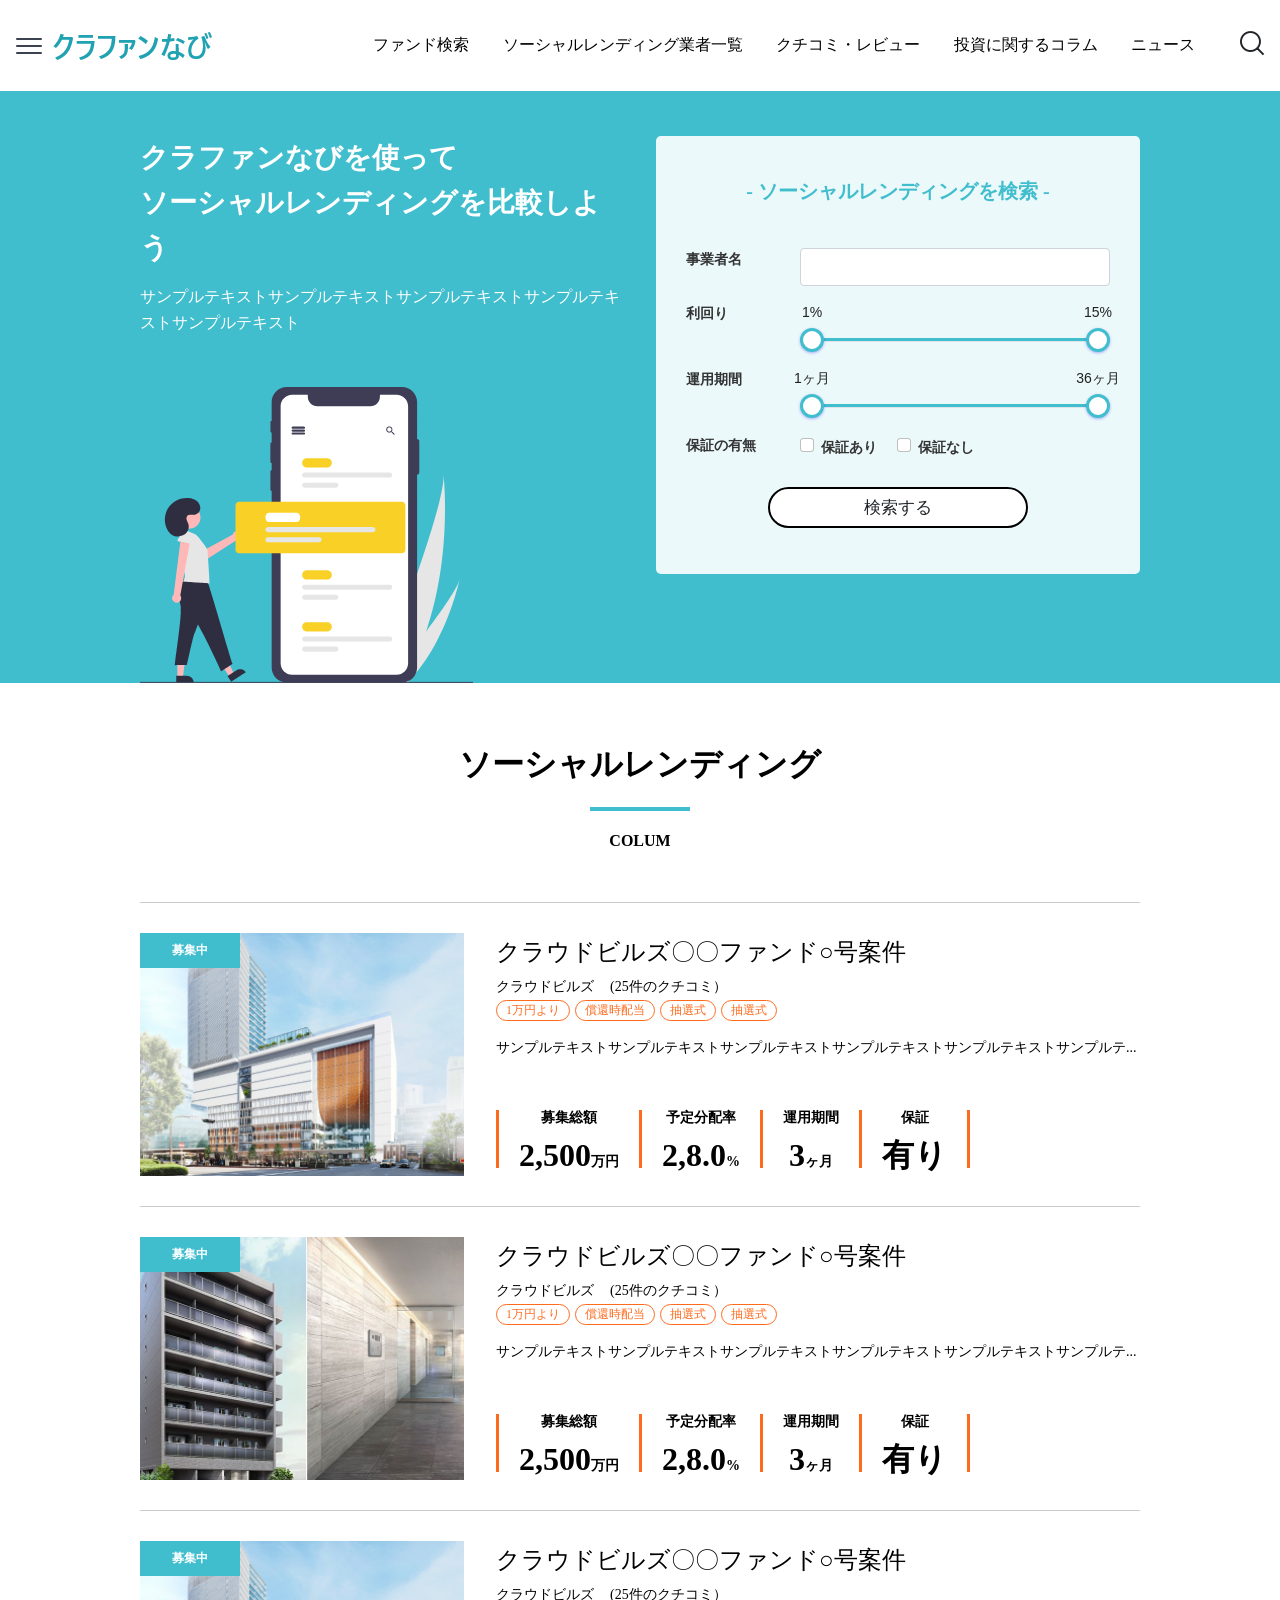
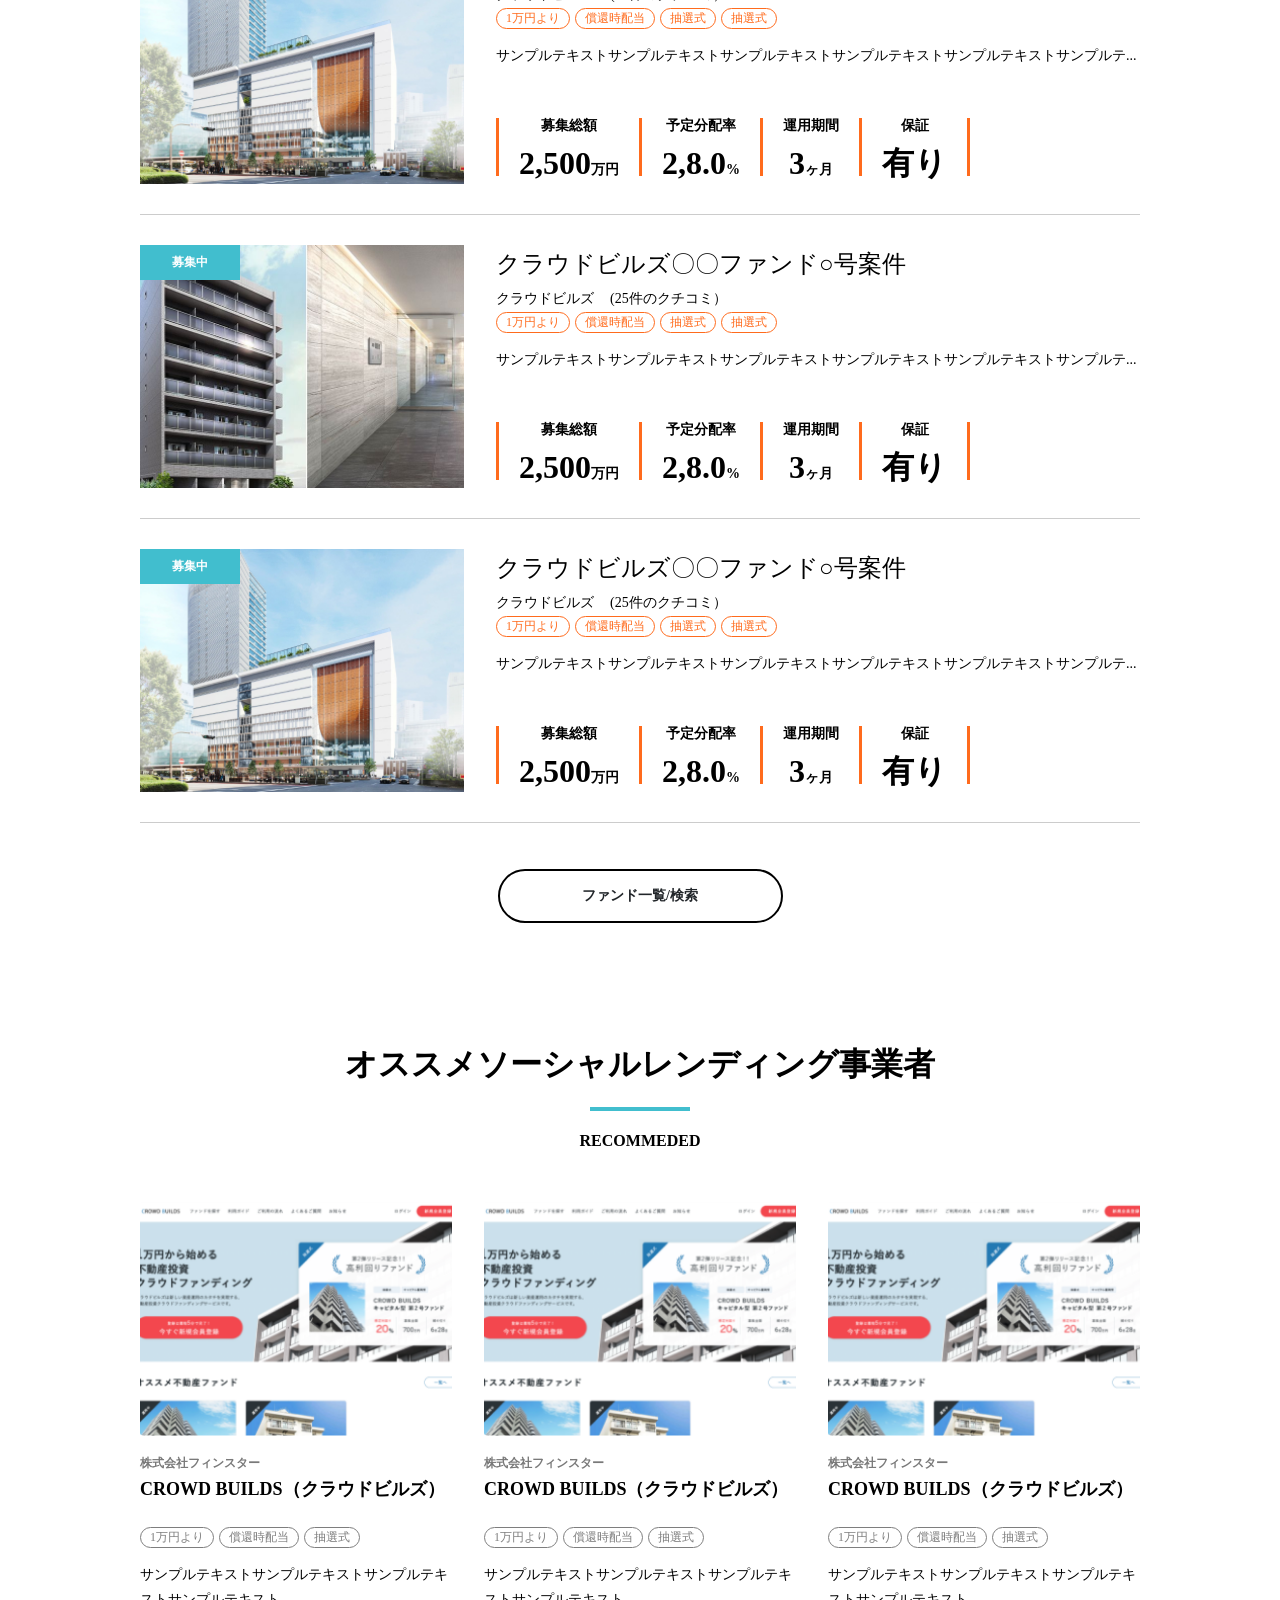
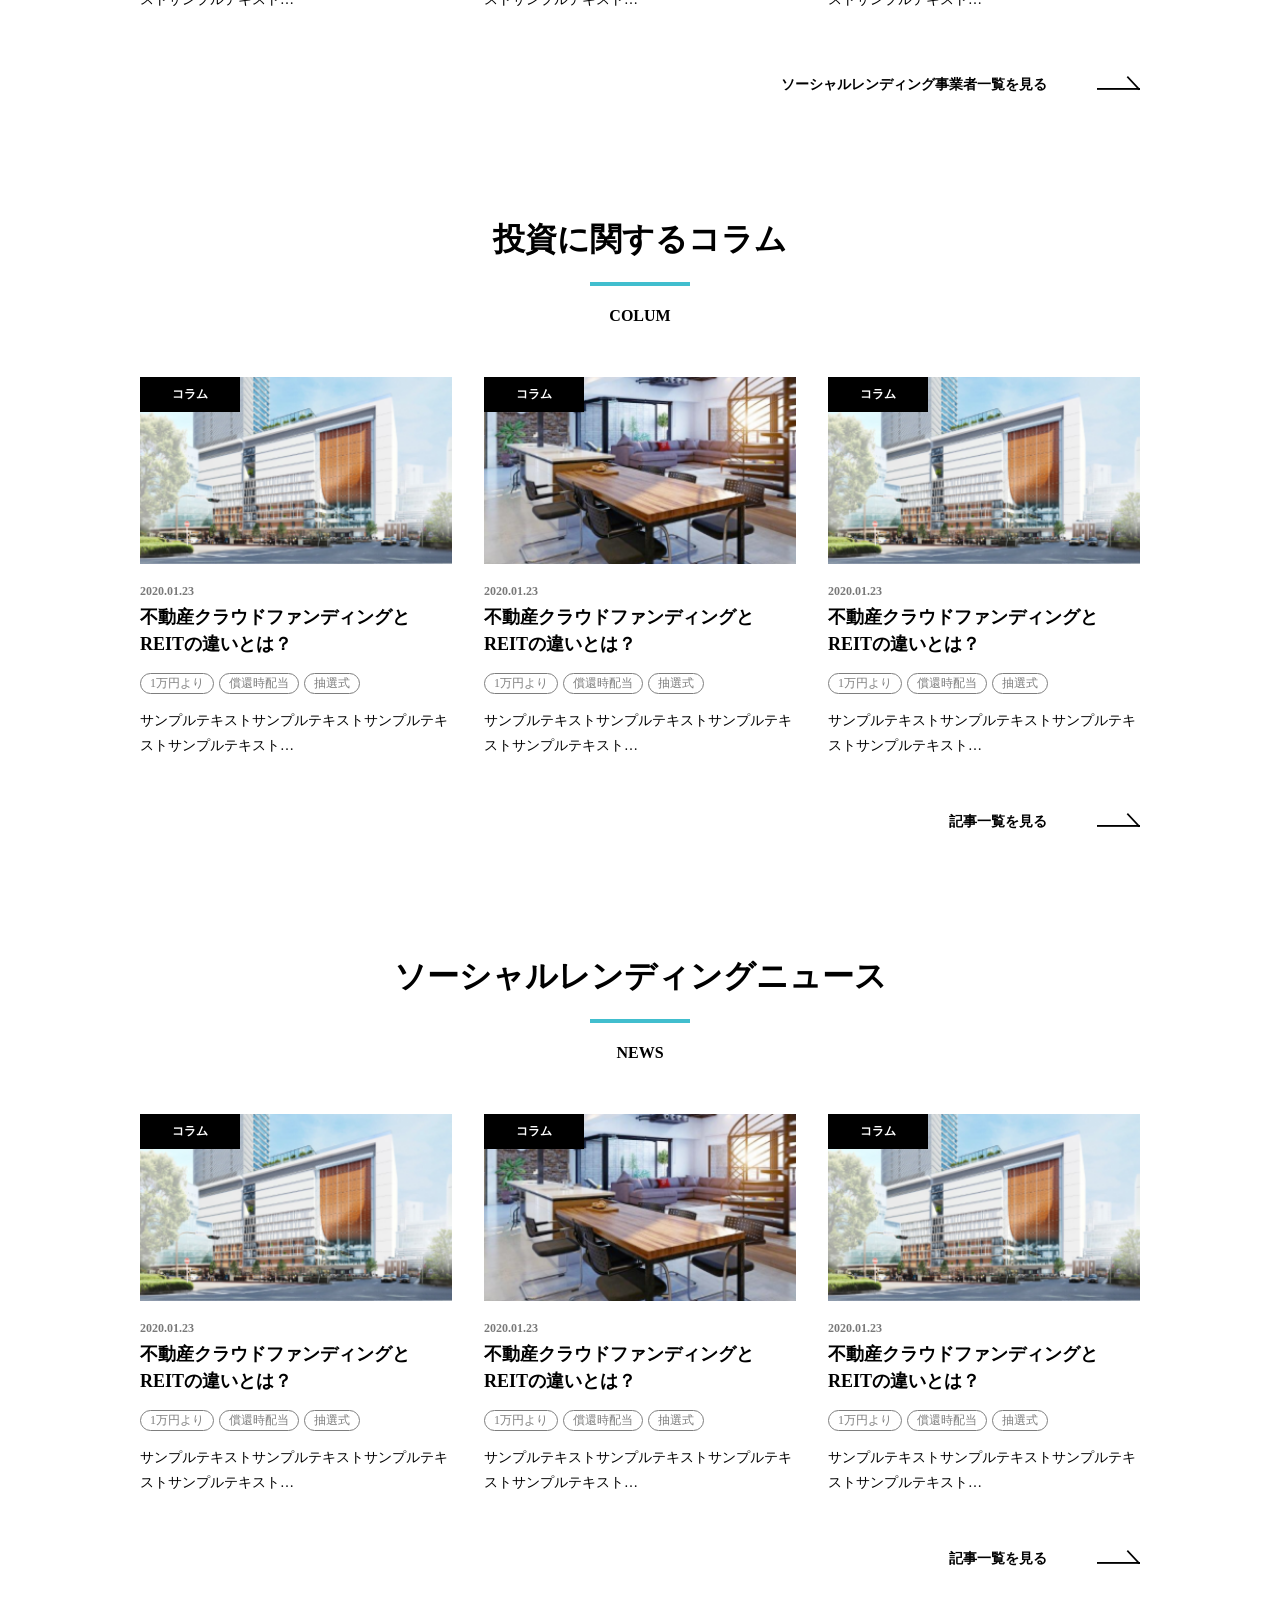
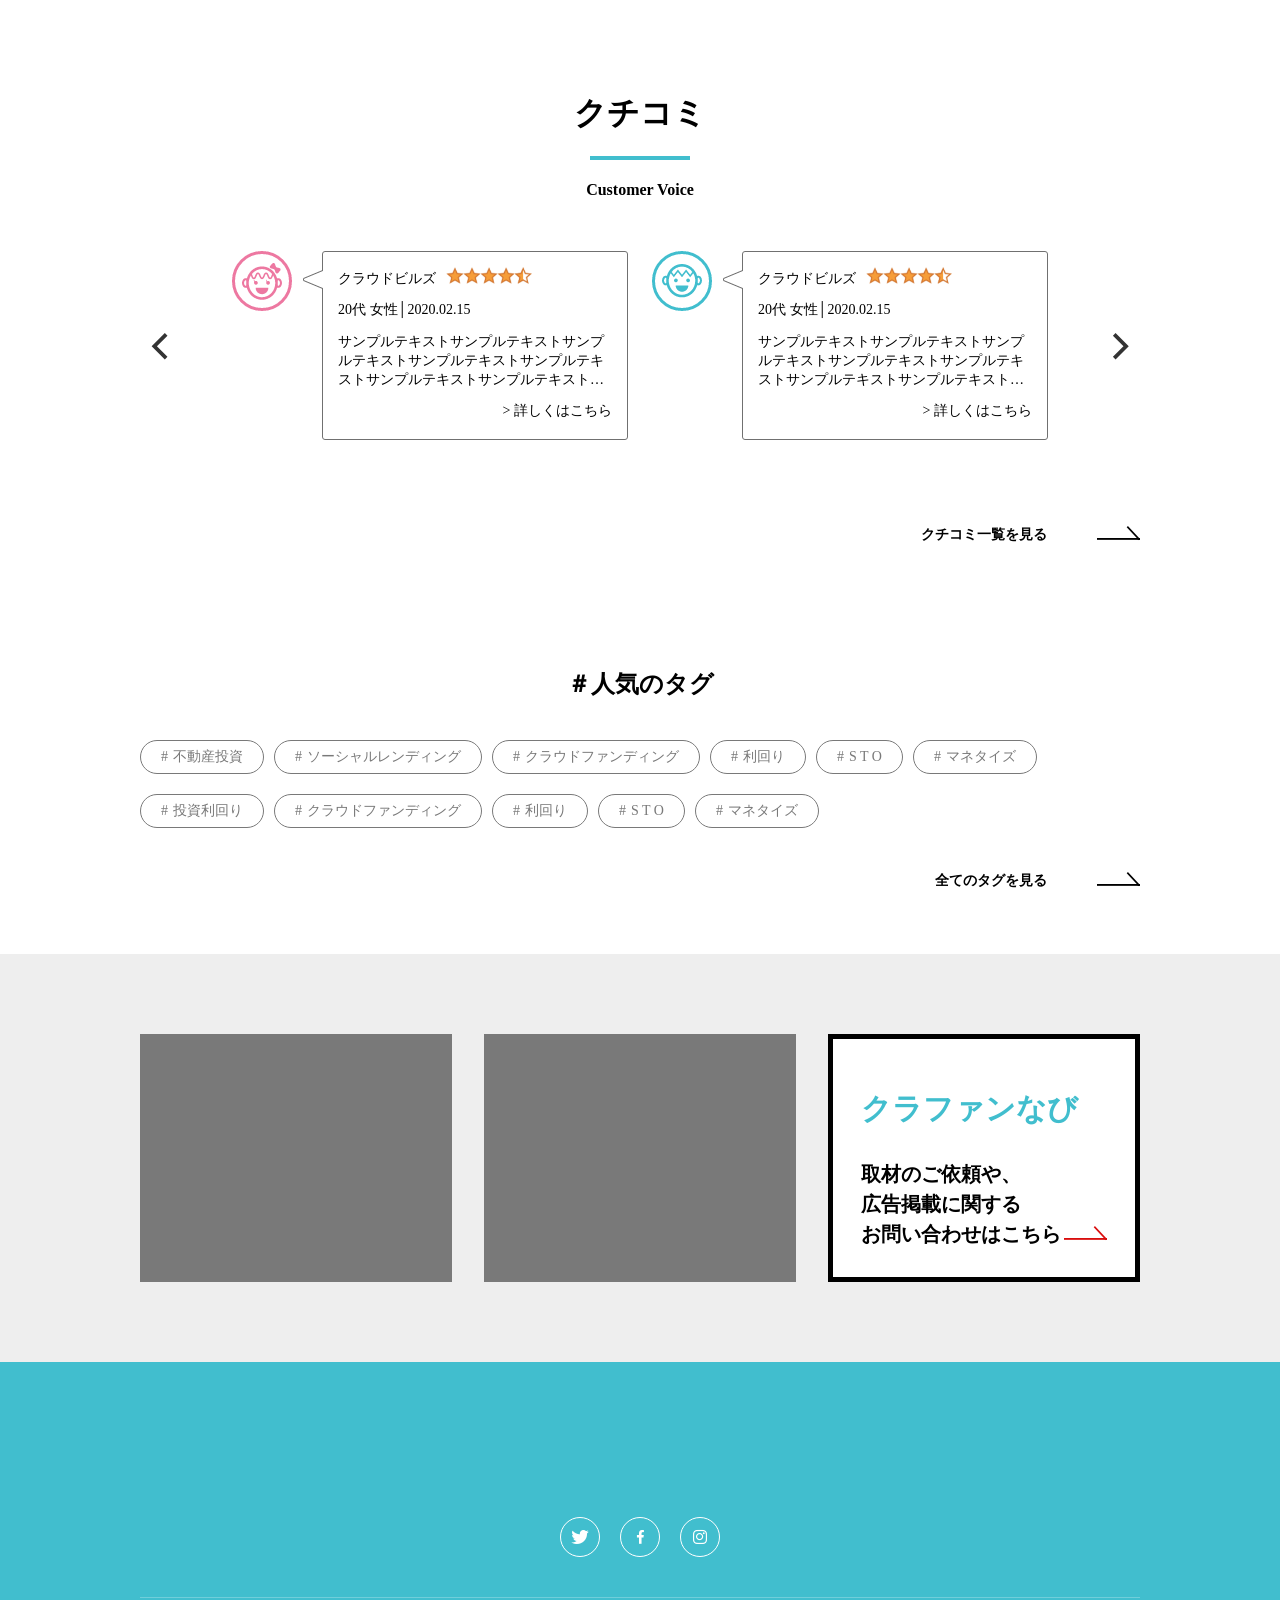
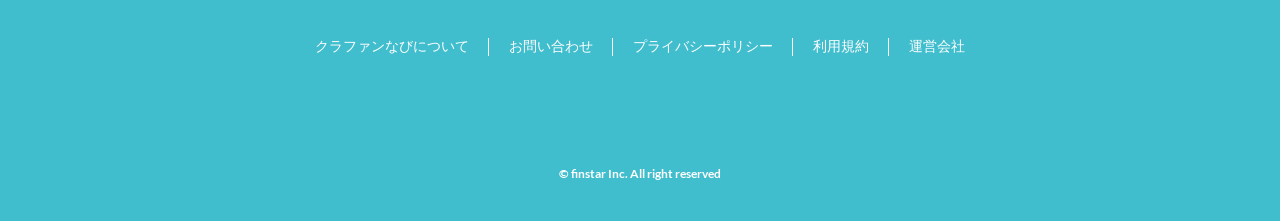
==== commit 0f5af170: "Update" ====
--- a/index.html
+++ b/index.html
@@ -27,7 +27,7 @@
 
     <title>クラファンなび</title>
   </head>
-  <body>
+  <body class="home">
     <div class="wrapper">
 
         <header class="header header--sticky" data-toggle="sticky-onscroll">
@@ -63,14 +63,14 @@
             </ul>
         </nav>
 
-        <div class="sc-banner">
+        <section class="sc-banner">
             <div class="container">
                 <div class="row">
                     <div class="col-md-6 animate__animated animate__backInLeft">
-                        <div class="el__header">
+                        <header class="el__header">
                             <h2 class="el__header__title">クラファンなびを使って<br>ソーシャルレンディングを比較しよう</h2>
                             <p class="el__header__sub">サンプルテキストサンプルテキストサンプルテキストサンプルテキストサンプルテキスト</p>
-                        </div>
+                        </header>
                         <div class="el__img">
                             <img src="images/sc-header-img.png" alt="">
                         </div>
@@ -127,14 +127,14 @@
                     </div>
                 </div>
             </div>
-        </div>
+        </section>
 
         <section class="sc-lending">
             <div class="container">
-                <div class="sc__header text-center wow animate__animated animate__pulse">
+                <header class="sc__header text-center wow animate__animated animate__pulse">
                     <h2 class="sc__header__title">ソーシャルレンディング</h2>
                     <p class="sc__header__sub">COLUM</p>
-                </div>
+                </header>
                 <div class="sc__content wow animate__animated animate__fadeInUp">
 
                     <div class="product__item ef--zoomin">
@@ -366,10 +366,10 @@
 
         <section class="sc-lending">
             <div class="container">
-                <div class="sc__header text-center wow animate__animated animate__pulse">
+                <header class="sc__header text-center wow animate__animated animate__pulse">
                     <h2 class="sc__header__title">オススメソーシャルレンディング事業者</h2>
                     <p class="sc__header__sub">RECOMMEDED</p>
-                </div>
+                </header>
                 <div class="sc__content wow animate__animated animate__fadeInUp">
                     <div class="new__slider flickity" data-flickity='{ "autoPlay": true ,"cellAlign": "left", "contain": true, "wrapAround": true, "groupCells": true, "pageDots": false,"prevNextButtons": true }'>
                         <div class="col-12 col-md-6 col-lg-4 el__col">
@@ -442,10 +442,10 @@
 
         <section class="sc-lending">
             <div class="container">
-                <div class="sc__header text-center wow animate__animated animate__pulse">
+                <header class="sc__header text-center wow animate__animated animate__pulse">
                     <h2 class="sc__header__title">投資に関するコラム</h2>
                     <p class="sc__header__sub">COLUM</p>
-                </div>
+                </header>
                 <div class="sc__content wow animate__animated animate__fadeInUp">
                     <div class="new__slider flickity" data-flickity='{ "autoPlay": true ,"cellAlign": "left", "contain": true, "wrapAround": true, "groupCells": true, "pageDots": false,"prevNextButtons": true }'">
                         <div class="col-12 col-md-6 col-lg-4 el__col">
@@ -525,10 +525,10 @@
 
         <section class="sc-lending">
             <div class="container">
-                <div class="sc__header text-center wow animate__animated animate__pulse">
+                <header class="sc__header text-center wow animate__animated animate__pulse">
                     <h2 class="sc__header__title">ソーシャルレンディングニュース</h2>
                     <p class="sc__header__sub">NEWS</p>
-                </div>
+                </header>
                 <div class="sc__content wow animate__animated animate__fadeInUp">
                     <div class="new__slider flickity" data-flickity='{ "autoPlay": true ,"cellAlign": "left", "contain": true, "wrapAround": true, "groupCells": true, "pageDots": false,"prevNextButtons": true }'">
                         <div class="col-12 col-md-6 col-lg-4 el__col">
@@ -607,10 +607,10 @@
 
         <section class="sc-customer">
             <div class="container">
-                <div class="sc__header text-center wow animate__animated animate__pulse">
+                <header class="sc__header text-center wow animate__animated animate__pulse">
                     <h2 class="sc__header__title">クチコミ</h2>
                     <p class="sc__header__sub">Customer Voice</p>
-                </div>
+                </header>
                 <div class="sc__content wow animate__animated animate__fadeInUp">
                     <div class="sc-customer__slider slider flickity" data-flickity='{ "autoPlay": false ,"cellAlign": "left", "contain": true, "wrapAround": true, "groupCells": true, "pageDots": false,"prevNextButtons": true }'>
                    
@@ -680,9 +680,9 @@
 
         <section class="sc-tag">
             <div class="container">
-                <div class="sc-tag__header text-center">
+                <header class="sc-tag__header text-center">
                     <h2 class="sc-tag__header__title">＃人気のタグ</h2>
-                </div>
+                </header>
                 <ul class="sc-tag__list wow animate__animated animate__fadeInUp">
                     <li><a href="">不動産投資</a></li>
                     <li><a href="">ソーシャルレンディング</a></li>
--- a/assets/css/main.css
+++ b/assets/css/main.css
@@ -460,6 +460,45 @@
   -moz-transform: rotate(0);
   transform: rotate(0); }
 
+.dn__breadcrumb {
+  background: #F8F8F8;
+  margin-bottom: 80px;
+  padding: 12px 0;
+  font-size: 12px;
+  color: #7E7E7E; }
+  .dn__breadcrumb a {
+    color: #7E7E7E; }
+  @media (max-width: 575px) {
+    .dn__breadcrumb {
+      margin-bottom: 30px; } }
+
+.navigation {
+  display: flex;
+  flex-wrap: wrap;
+  padding-left: 0;
+  list-style: none;
+  justify-content: center;
+  margin-top: 70px;
+  margin-bottom: 100px; }
+  .navigation .page-numbers {
+    width: 33px;
+    height: 33px;
+    line-height: 33px;
+    border-radius: 50%;
+    color: #41BECE;
+    text-align: center;
+    font-size: 12px;
+    margin: 0 5px; }
+    .navigation .page-numbers.current {
+      background-color: #41BECE;
+      color: #fff; }
+    .navigation .page-numbers:hover {
+      background-color: #41BECE;
+      color: #fff; }
+  @media (max-width: 575px) {
+    .navigation {
+      margin-top: 15px; } }
+
 @keyframes stuckMoveDown {
   0% {
     transform: translateY(-100%); }
@@ -553,6 +592,11 @@
   right: 50px;
   z-index: 10; }
 
+body:not(.home) .sc-footer {
+  background-color: #000; }
+  body:not(.home) .sc-footer .sc-copyright {
+    color: #797979; }
+
 .sc-footer {
   padding: 155px 0 40px;
   background-color: #41BECE;
@@ -610,10 +654,14 @@
   .footer__nav li {
     position: relative;
     padding: 0 20px; }
-    .footer__nav li::after {
-      width: 2px;
+    .footer__nav li:not(:last-child)::after {
+      content: "";
+      width: 1px;
       height: 100%;
-      background-color: #fff; }
+      background-color: #fff;
+      position: absolute;
+      top: 0;
+      right: 0; }
   .footer__nav a {
     color: #fff; }
     .footer__nav a:hover {
@@ -625,7 +673,9 @@
         width: 100%;
         padding: 20px 20px;
         text-align: center;
-        border-bottom: 1px solid #ccc; } }
+        border-bottom: 1px solid #ccc; }
+        .footer__nav li::after {
+          display: none; } }
 
 .sc-banner {
   padding: 45px 0;
@@ -655,9 +705,10 @@
       margin-bottom: 60px; } }
 
 .box__advanced__search {
-  background-color: rgba(255, 255, 255, 0.9);
+  background-color: #ECF9FA;
   border-radius: 5px;
-  color: #333333; }
+  color: #333333;
+  max-width: 660px; }
   .box__advanced__search .box__header {
     padding: 40px 15px 20px;
     text-align: center; }
@@ -690,6 +741,16 @@
 .product__item {
   margin-bottom: 30px;
   border-bottom: 1px solid #ccc; }
+  .product__item.-lenders .el__list li label {
+    margin-bottom: 10px; }
+  .product__item.-lenders .el__list li .el__star {
+    font-size: 15px;
+    margin-right: 20px;
+    color: #F69D38; }
+  .product__item.-lenders .el__list li p {
+    top: 8px;
+    font-size: 24px;
+    line-height: 24px; }
   .product__item:first-child {
     border-top: 1px solid #ccc;
     padding-top: 30px; }
@@ -712,6 +773,7 @@
     font-size: 24px;
     font-weight: 500;
     line-height: 32px;
+    margin-top: 5px;
     margin-bottom: 5px; }
     .product__item .el__title a {
       color: #000; }
@@ -720,6 +782,8 @@
     flex-wrap: wrap;
     margin-bottom: 15px; }
     .product__item .el__tag li {
+      display: flex;
+      align-items: center;
       border: 1px solid #FF6B1D;
       border-radius: 40px;
       font-size: 12px;
@@ -741,7 +805,7 @@
       font-weight: 700;
       line-height: 16px;
       margin-bottom: 0;
-      padding: 5px 20px;
+      padding: 0px 20px;
       color: #000; }
       .product__item .el__list li:last-child {
         border-right: 3px solid #FF6B1D; }
@@ -751,6 +815,8 @@
         font-weight: 700;
         margin-bottom: 5px; }
       .product__item .el__list li p {
+        position: relative;
+        top: 10px;
         font-size: 32px;
         line-height: 32px; }
       .product__item .el__list li span {
@@ -762,13 +828,17 @@
     .product__item .el__list li {
       padding: 0 15px; }
       .product__item .el__list li p {
+        top: 7px;
         font-size: 22px;
         line-height: 22px; }
     .product__item .el__sub {
       margin-bottom: 22px; } }
   @media (max-width: 767px) {
     .product__item {
-      padding-bottom: 30px; }
+      padding-bottom: 40px;
+      margin-bottom: 40px; }
+      .product__item .el__title {
+        margin-top: 0; }
       .product__item:first-child {
         border-top: 0;
         padding-top: 0; }
@@ -1015,4 +1085,33 @@
     color: #D90D0D;
     margin-bottom: 10px; }
 
+.page__header {
+  border-bottom: 1px solid #000000;
+  margin-bottom: 40px; }
+  .page__header__title {
+    font-size: 24px;
+    font-weight: 700;
+    margin-bottom: 0;
+    padding-bottom: 5px; }
+    .page__header__title::before {
+      content: "";
+      position: relative;
+      top: -3px;
+      width: 8px;
+      height: 8px;
+      background-color: #FF6B1D;
+      display: inline-block;
+      margin-right: 20px; }
+
+.sc-search {
+  padding-bottom: 60px; }
+
+@media (max-width: 767px) {
+  .sc-search {
+    padding-bottom: 40px; } }
+@media (max-width: 767px) {
+  .archive__content .product__item:first-child {
+    border-top: 1px solid #ccc;
+    padding-top: 40px; } }
+
 /*# sourceMappingURL=main.css.map */
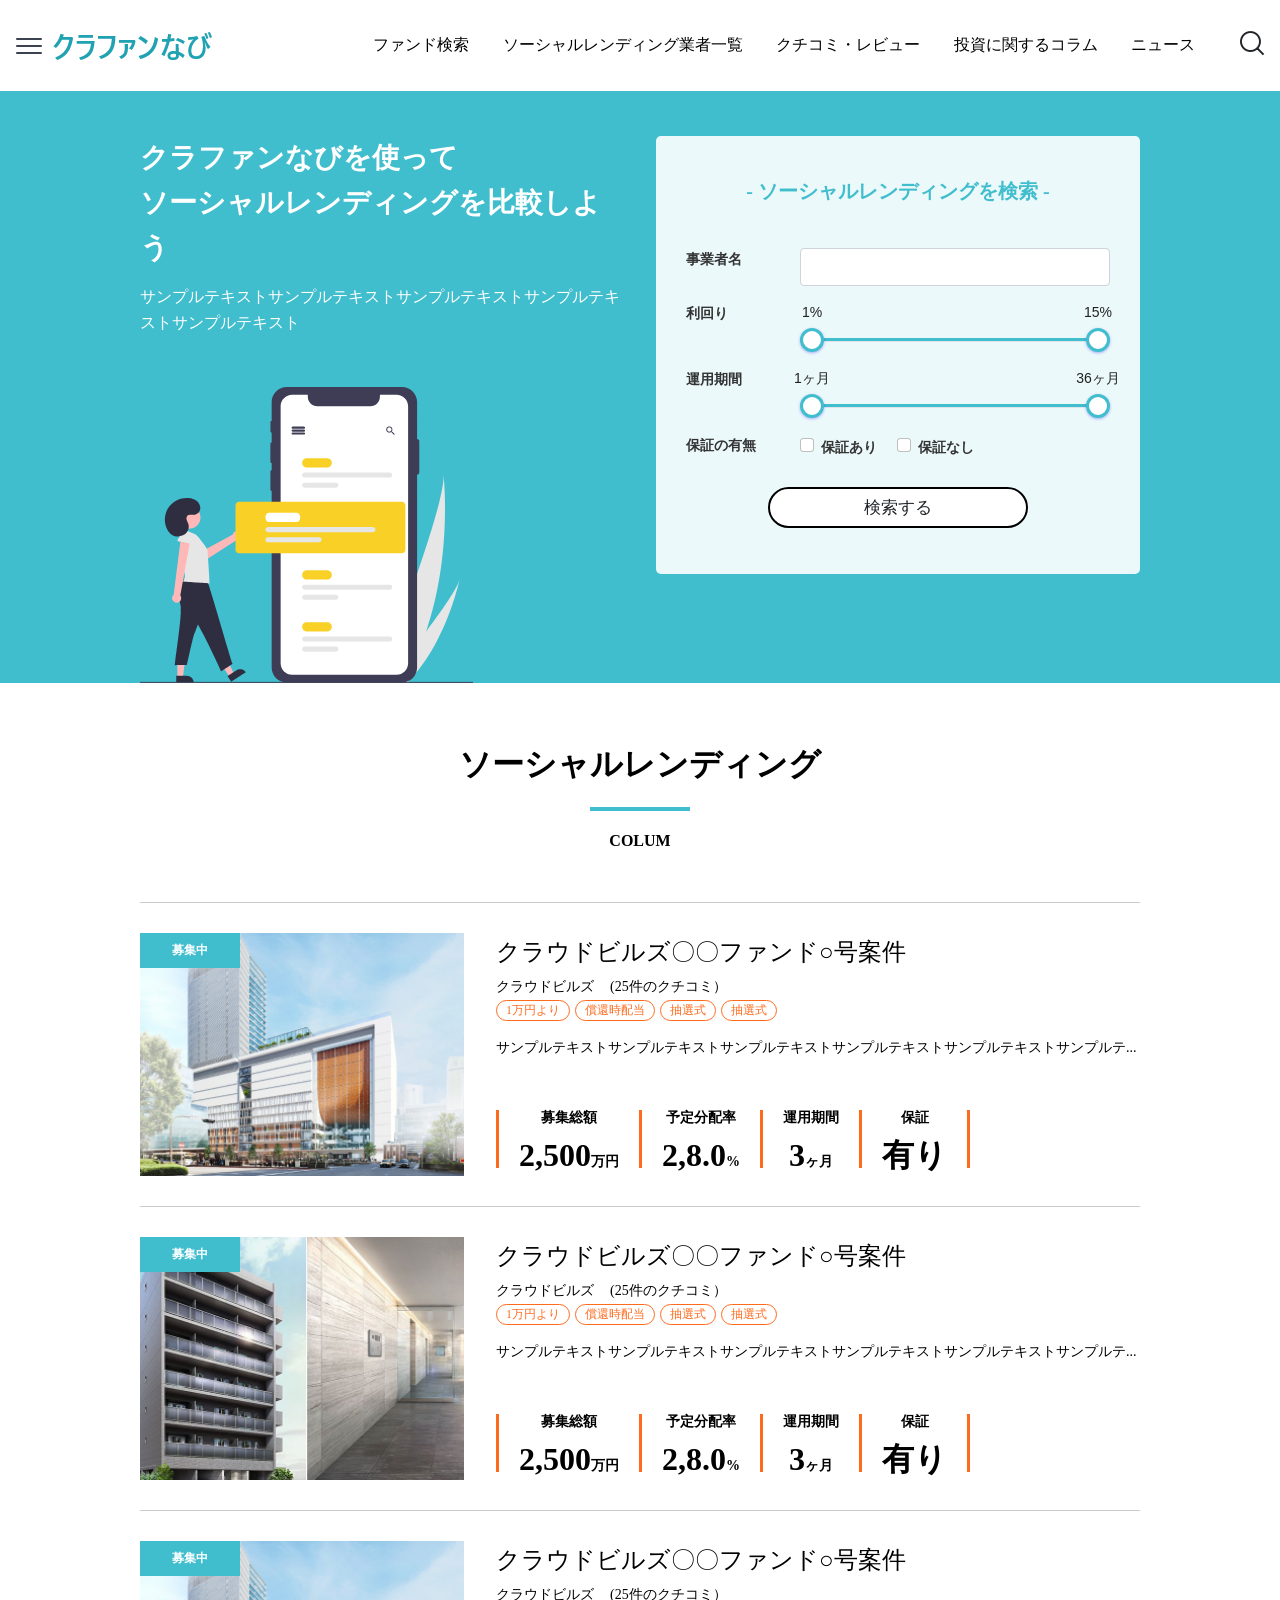
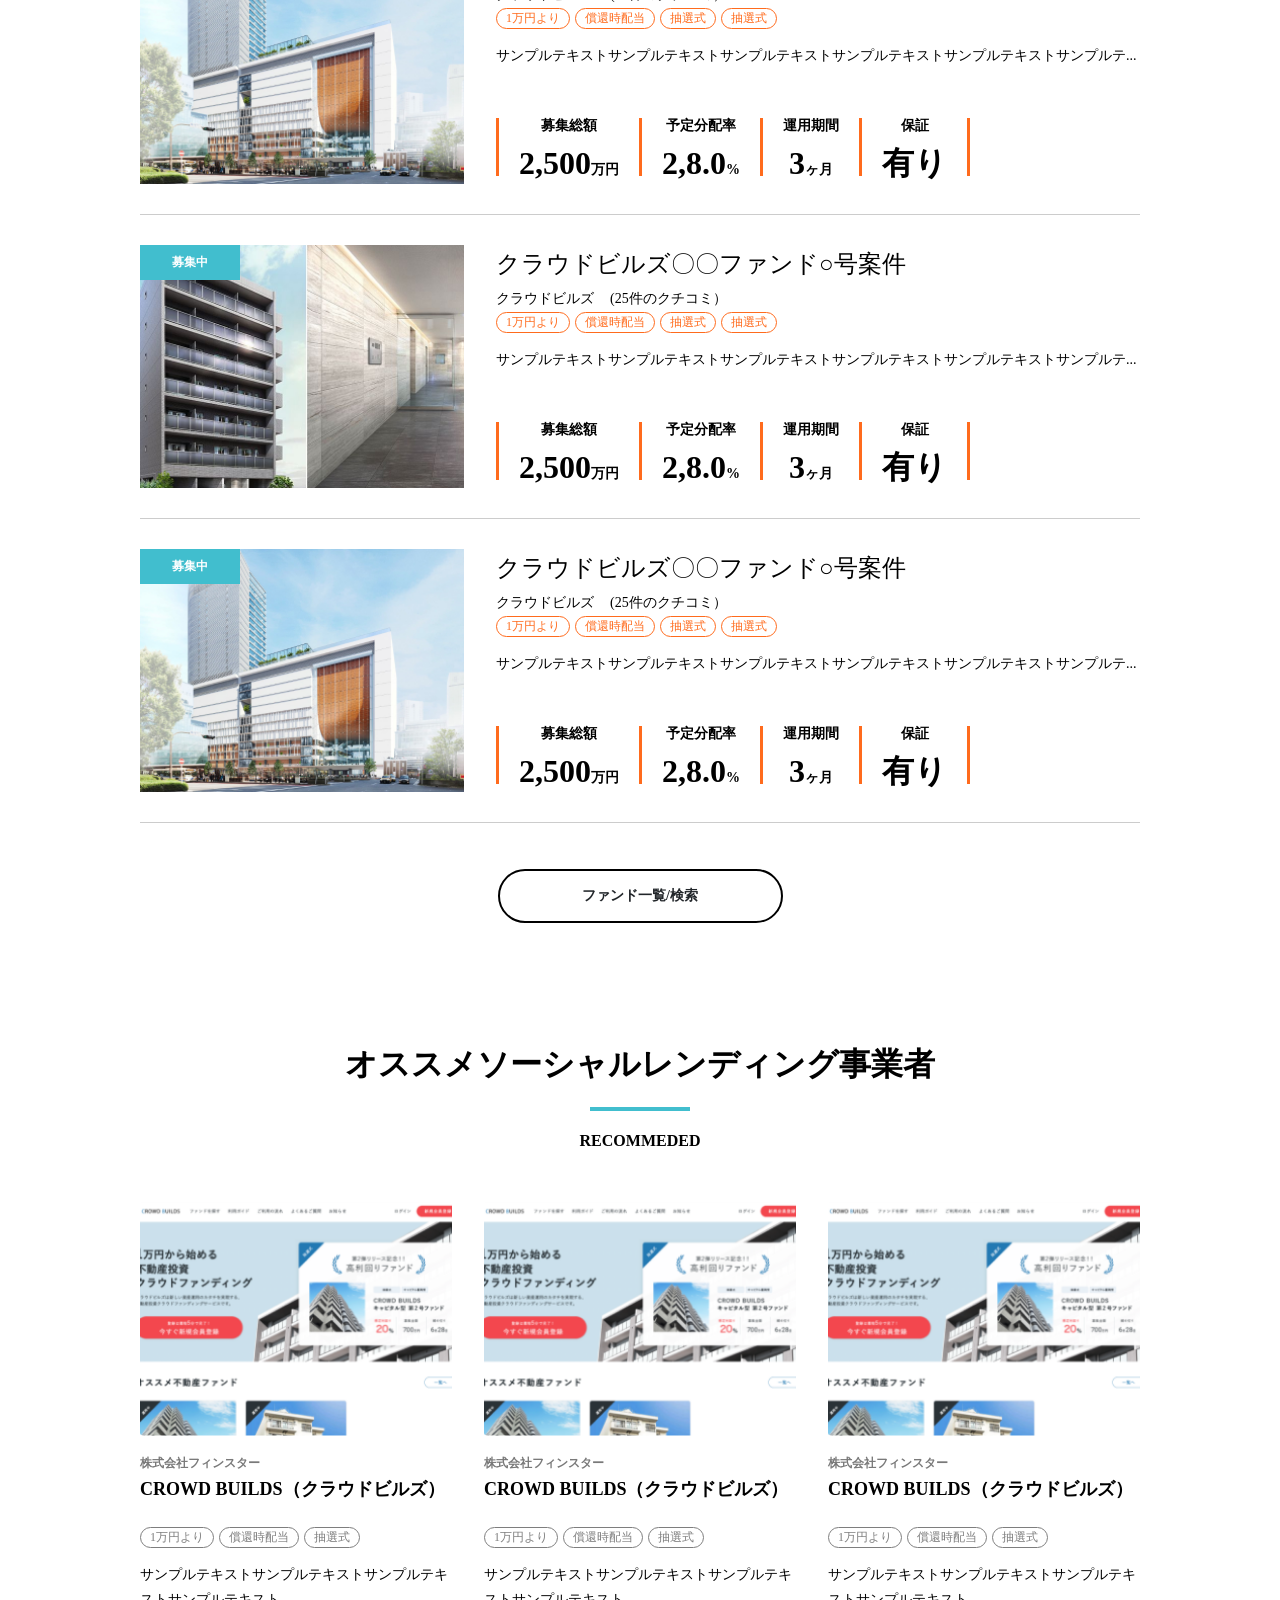
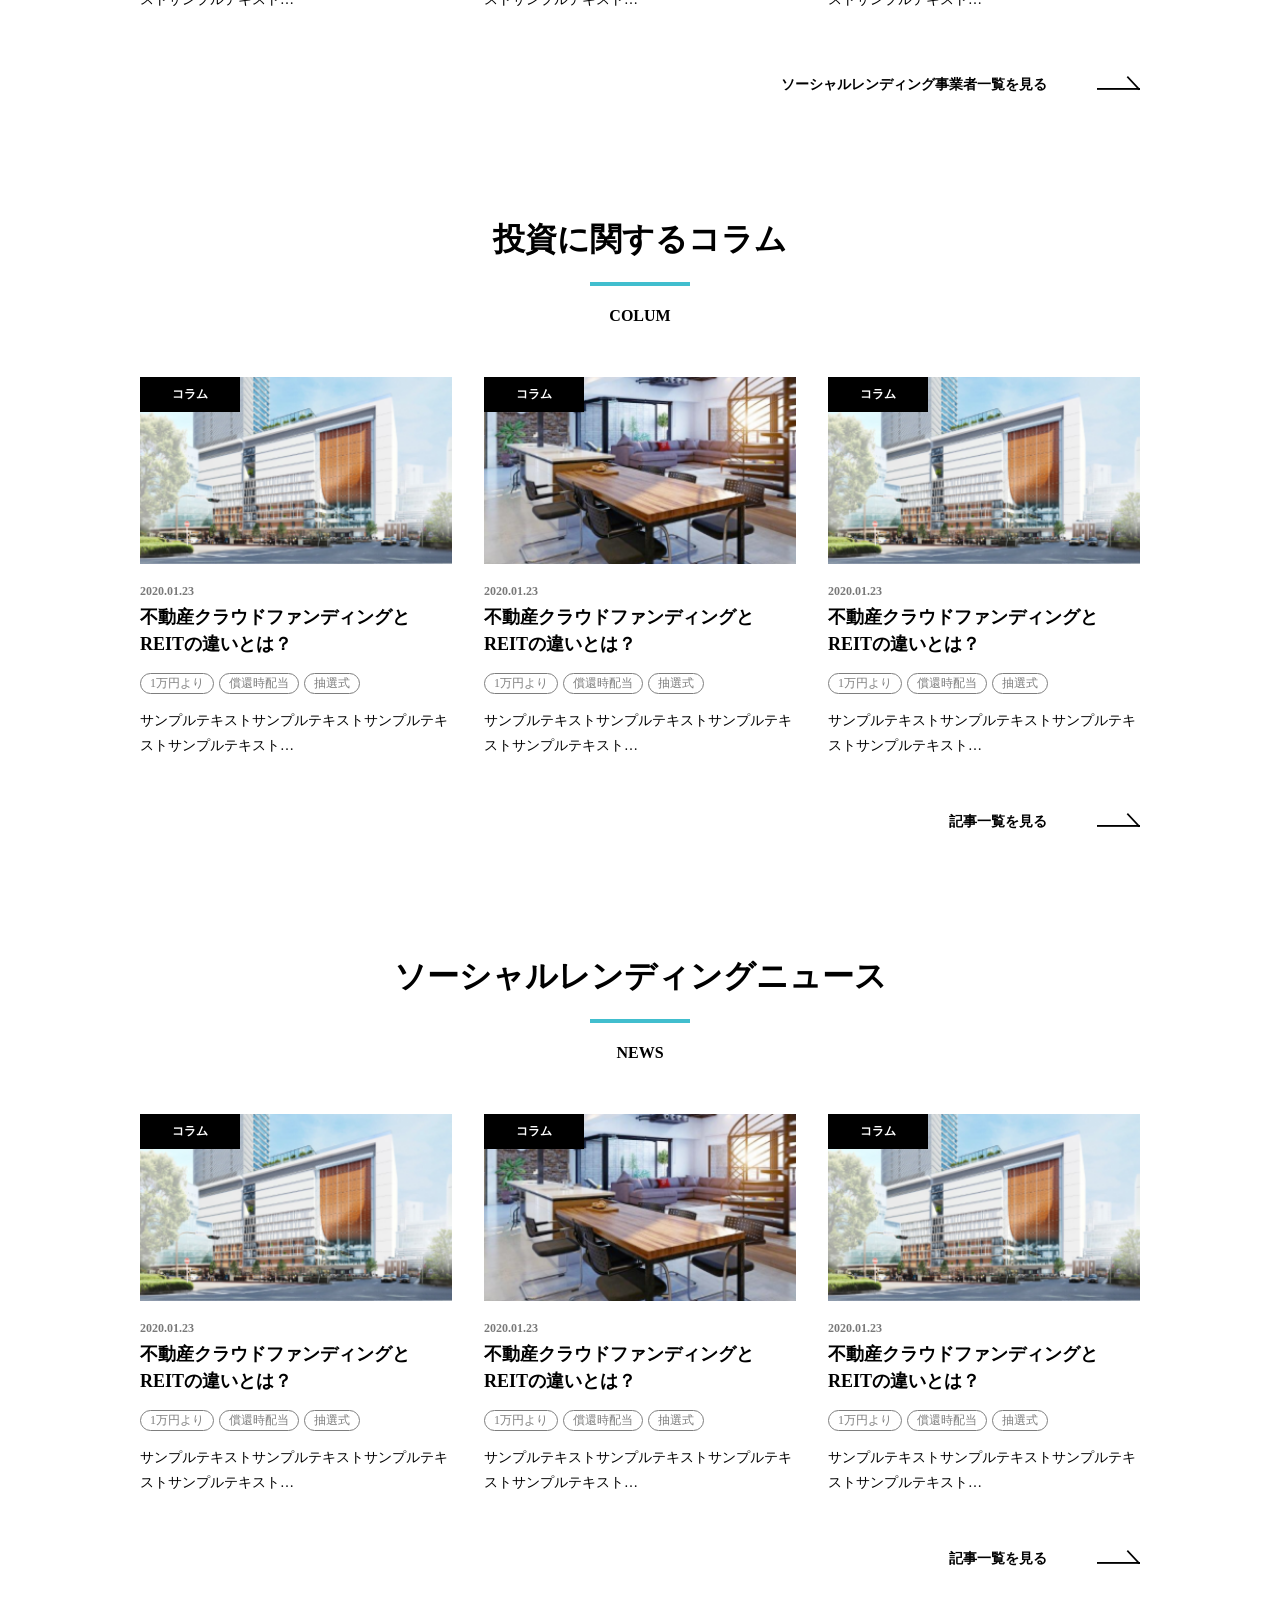
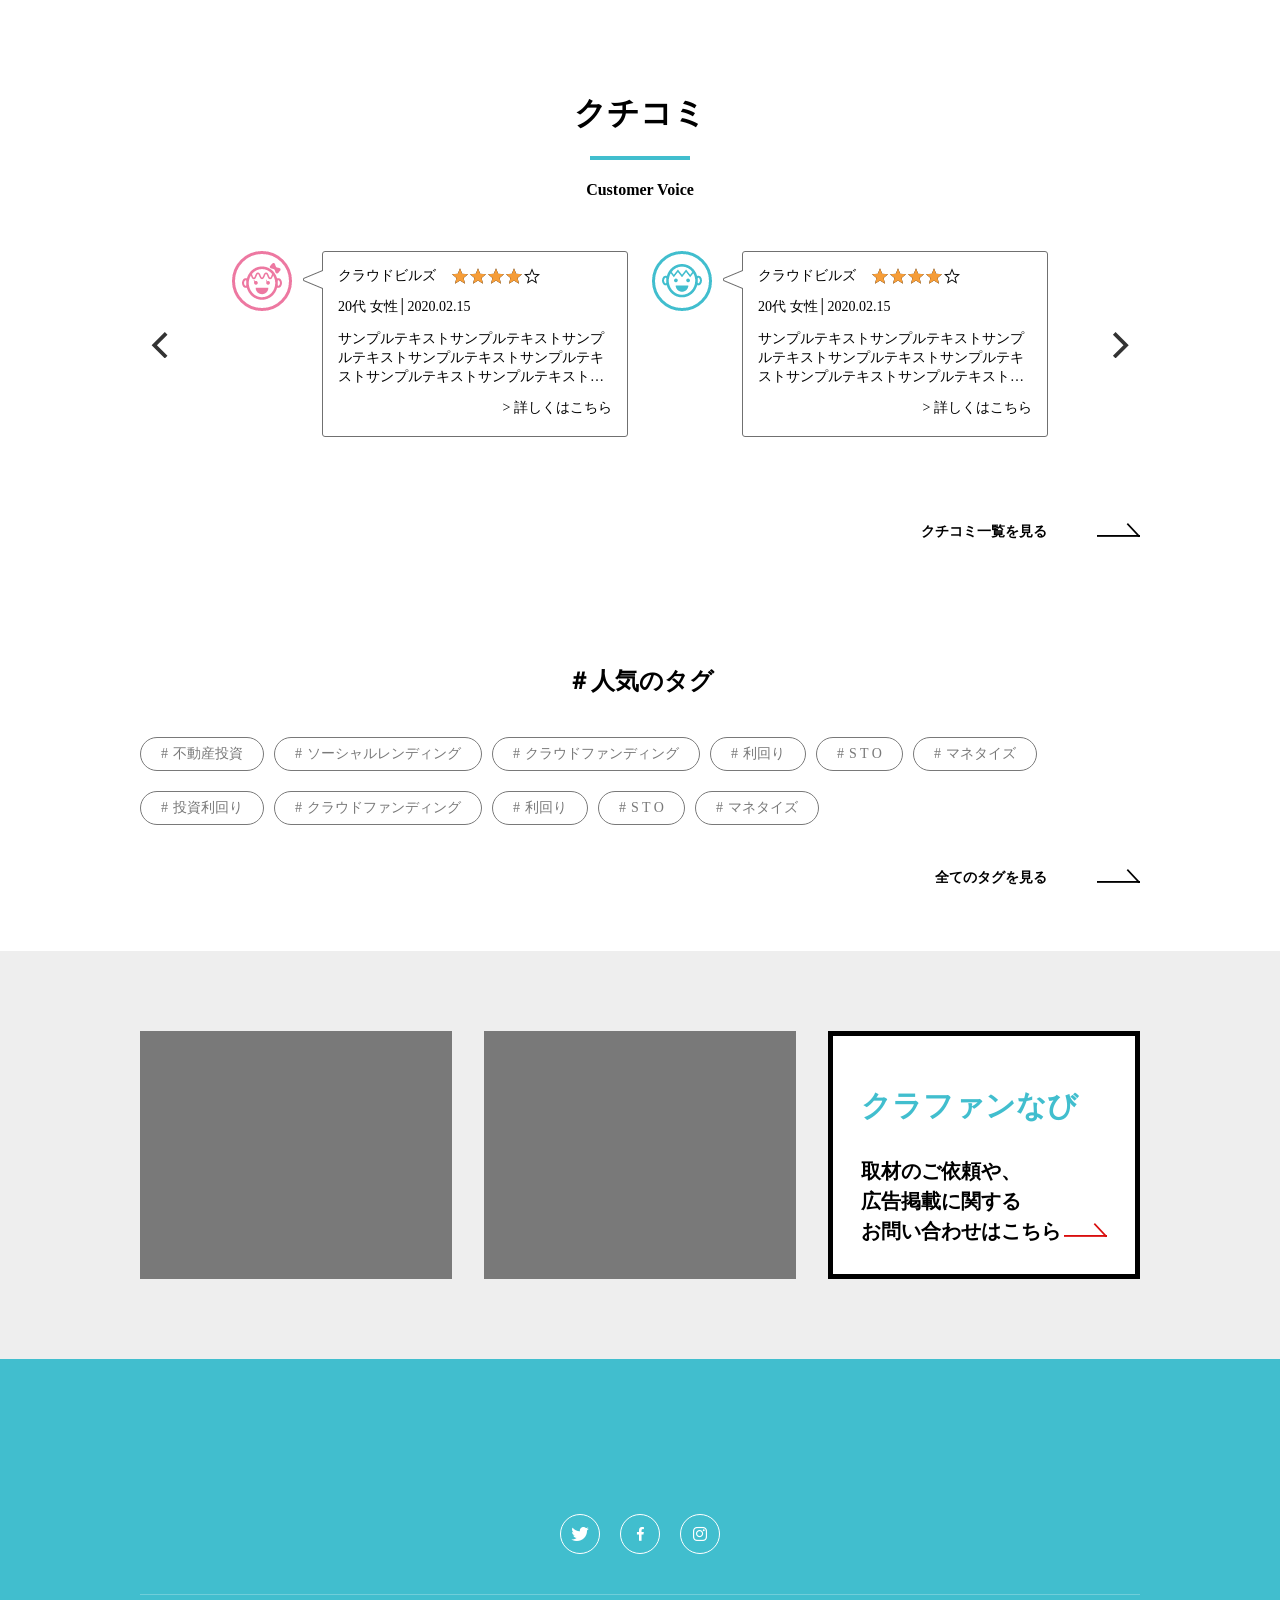
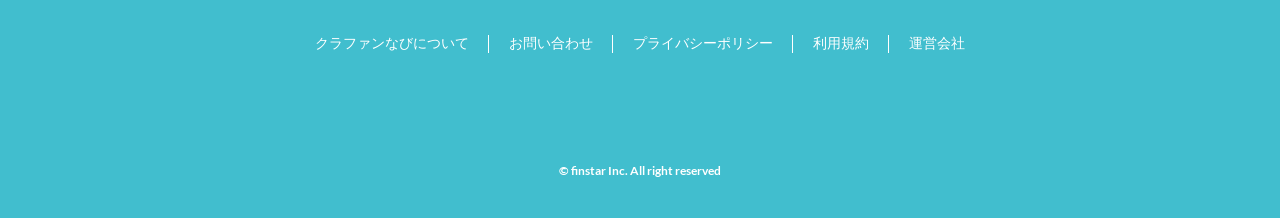
==== commit 6dd968e4: "Update star section .sc-customer" ====
--- a/index.html
+++ b/index.html
@@ -624,7 +624,15 @@
                                         <div class="el__thumb dnfix__thumb d-sm-none">
                                             <img src="images/sc-customer-1.png" alt="">
                                         </div>
-                                        <h3 class="el__title">クラウドビルズ <img src="images/5star.png" alt=""></h3>
+                                        <div class="d-sm-flex align-items-center">
+                                            <h3 class="el__title">クラウドビルズ</h3>
+                                            <div class="item__rating ms-sm-3">
+                                                <div class="star-rating" role="img" aria-label="Rated 4.00 out of 5">
+                                                    <span style="width:80%;">
+                                                    </span>
+                                                </div>
+                                            </div>
+                                        </div>
                                     </div>
 
                                     <div class="el__date">20代 女性│2020.02.15</div>
@@ -643,7 +651,15 @@
                                         <div class="el__thumb dnfix__thumb d-sm-none">
                                             <img src="images/sc-customer-2.png" alt="">
                                         </div>
-                                        <h3 class="el__title">クラウドビルズ <img src="images/5star.png" alt=""></h3>
+                                        <div class="d-sm-flex align-items-center">
+                                            <h3 class="el__title">クラウドビルズ</h3>
+                                            <div class="item__rating ms-sm-3">
+                                                <div class="star-rating" role="img" aria-label="Rated 4.00 out of 5">
+                                                    <span style="width:80%;">
+                                                    </span>
+                                                </div>
+                                            </div>
+                                        </div>
                                     </div>
                                     <div class="el__date">20代 女性│2020.02.15</div>
                                     <div class="el__comment text__truncate -n3">サンプルテキストサンプルテキストサンプルテキストサンプルテキストサンプルテキストサンプルテキストサンプルテキスト…</div>
@@ -661,7 +677,15 @@
                                         <div class="el__thumb dnfix__thumb d-sm-none">
                                             <img src="images/sc-customer-1.png" alt="">
                                         </div>
-                                        <h3 class="el__title">クラウドビルズ <img src="images/5star.png" alt=""></h3>
+                                        <div class="d-sm-flex align-items-center">
+                                            <h3 class="el__title">クラウドビルズ</h3>
+                                            <div class="item__rating ms-sm-3">
+                                                <div class="star-rating" role="img" aria-label="Rated 4.00 out of 5">
+                                                    <span style="width:80%;">
+                                                    </span>
+                                                </div>
+                                            </div>
+                                        </div>
                                     </div>
                                     <div class="el__date">20代 女性│2020.02.15</div>
                                     <div class="el__comment text__truncate -n3">サンプルテキストサンプルテキストサンプルテキストサンプルテキストサンプルテキストサンプルテキストサンプルテキスト…</div>
--- a/assets/libs/icomoon/style.css
+++ b/assets/libs/icomoon/style.css
@@ -1,10 +1,10 @@
 @font-face {
   font-family: 'icomoon';
-  src:  url('fonts/icomoon.eot?wz4imn');
-  src:  url('fonts/icomoon.eot?wz4imn#iefix') format('embedded-opentype'),
-    url('fonts/icomoon.ttf?wz4imn') format('truetype'),
-    url('fonts/icomoon.woff?wz4imn') format('woff'),
-    url('fonts/icomoon.svg?wz4imn#icomoon') format('svg');
+  src:  url('fonts/icomoon.eot?fve6t7');
+  src:  url('fonts/icomoon.eot?fve6t7#iefix') format('embedded-opentype'),
+    url('fonts/icomoon.ttf?fve6t7') format('truetype'),
+    url('fonts/icomoon.woff?fve6t7') format('woff'),
+    url('fonts/icomoon.svg?fve6t7#icomoon') format('svg');
   font-weight: normal;
   font-style: normal;
   font-display: block;
@@ -25,6 +25,12 @@
   -moz-osx-font-smoothing: grayscale;
 }
 
+.icon-star-none:before {
+  content: "\e906";
+}
+.icon-star:before {
+  content: "\e907";
+}
 .icon-facebook:before {
   content: "\e903";
 }
--- a/assets/css/main.css
+++ b/assets/css/main.css
@@ -1,3 +1,4 @@
+@charset "UTF-8";
 @font-face {
   font-family: 'Lato';
   src: url("../fonts/Lato/Lato-Bold.woff2") format("woff2"), url("../fonts/Lato/Lato-Bold.woff") format("woff");
@@ -129,13 +130,15 @@
   line-height: normal;
   padding: 7px 15px;
   border: 2px solid #000;
-  border-radius: 40px;
+  border-radius: 40px !important;
   background-color: #fff;
   min-width: 260px; }
   .btn__primary:hover {
     background-color: #41BECE;
     border-color: #41BECE;
     color: #fff; }
+  .btn__primary.-small {
+    min-width: 180px; }
 
 .sc__header {
   position: relative;
@@ -176,7 +179,10 @@
   .sc__readmore--text:hover {
     color: #41BECE; }
 
-/**/
+.ck-editor__editable_inline {
+  min-height: 230px; }
+
+/*ion-rangeSlider*/
 .irs--round .irs-from, .irs--round .irs-to, .irs--round .irs-single {
   color: #222;
   background-color: transparent; }
@@ -189,6 +195,52 @@
 .irs--round .irs-bar {
   height: 3px;
   background-color: #41BECE; }
+
+/*Star*/
+.item__rating {
+  display: flex;
+  align-items: center; }
+  .item__rating .count {
+    position: relative;
+    top: 2px;
+    font-size: 12px;
+    font-weight: 700;
+    color: #F69D38;
+    margin-left: 10px; }
+
+.star-rating {
+  overflow: hidden;
+  position: relative;
+  height: 1em;
+  line-height: 1;
+  font-size: 16px;
+  width: 88px;
+  font-family: 'icomoon';
+  letter-spacing: 2px; }
+  .star-rating.-small {
+    font-size: 10px;
+    width: 62px; }
+    .star-rating.-small span {
+      padding-top: 10px; }
+  .star-rating::before {
+    content: "\e907\e907\e907\e907\e907";
+    float: left;
+    top: 0;
+    left: 0;
+    position: absolute; }
+  .star-rating span {
+    overflow: hidden;
+    float: left;
+    top: 0;
+    left: 0;
+    position: absolute;
+    padding-top: 16px; }
+    .star-rating span::before {
+      content: "\e906\e906\e906\e906\e906";
+      top: 0;
+      position: absolute;
+      left: 0;
+      color: #F69D38; }
 
 /*
 ======================================
@@ -1114,4 +1166,167 @@
     border-top: 1px solid #ccc;
     padding-top: 40px; } }
 
+.sitemap__list {
+  margin-top: 40px;
+  margin-bottom: 40px;
+  font-size: 24px;
+  font-weight: 700; }
+  .sitemap__list .el__number {
+    font-size: 14px;
+    font-weight: 400;
+    color: #41BECE;
+    margin-bottom: 10px; }
+  .sitemap__list > li > a {
+    border-bottom: 1px solid #41BECE;
+    padding-bottom: 5px;
+    margin-bottom: 50px; }
+  .sitemap__list li {
+    position: relative;
+    padding: 0 20px; }
+  .sitemap__list a {
+    display: block;
+    color: #000;
+    margin-bottom: 30px; }
+    .sitemap__list a:hover {
+      color: #41BECE; }
+  .sitemap__list .sub-menu {
+    font-size: 18px;
+    font-weight: 700; }
+    .sitemap__list .sub-menu a::before {
+      content: "";
+      position: relative;
+      top: -3px;
+      width: 6px;
+      height: 6px;
+      display: inline-block;
+      background-color: #41BECE;
+      margin-right: 10px; }
+
+.privacy-policy__item {
+  margin-bottom: 75px; }
+  .privacy-policy__item p {
+    margin-bottom: 1rem; }
+
+.inquiry__box {
+  background-color: #ECF9FA;
+  color: #333333;
+  max-width: 760px;
+  margin-bottom: 80px; }
+  .inquiry__box input[type="text"], .inquiry__box select {
+    border-radius: 0 !important; }
+  .inquiry__box .btn__primary {
+    background: transparent; }
+    .inquiry__box .btn__primary:hover {
+      background-color: #41BECE; }
+  .inquiry__box .box__content {
+    padding: 60px 60px; }
+    .inquiry__box .box__content .col-form-label {
+      font-size: 18px;
+      font-weight: 500;
+      padding-top: 0; }
+  .inquiry__box .rate {
+    position: relative;
+    float: left; }
+    .inquiry__box .rate::after {
+      content: "";
+      display: table;
+      clear: both; }
+  .inquiry__box .rate:not(:checked) > input {
+    position: absolute;
+    left: -9999px; }
+  .inquiry__box .rate:not(:checked) > label {
+    float: right;
+    width: 1em;
+    overflow: hidden;
+    white-space: nowrap;
+    cursor: pointer;
+    font-size: 30px;
+    color: #ccc; }
+  .inquiry__box .rate:not(:checked) > label:before {
+    content: '★ '; }
+  .inquiry__box .rate > input:checked ~ label {
+    color: #41BECE; }
+  .inquiry__box .rate:not(:checked) > label:hover,
+  .inquiry__box .rate:not(:checked) > label:hover ~ label {
+    color: #41BECE; }
+  .inquiry__box .rate > input:checked + label:hover,
+  .inquiry__box .rate > input:checked + label:hover ~ label,
+  .inquiry__box .rate > input:checked ~ label:hover,
+  .inquiry__box .rate > input:checked ~ label:hover ~ label,
+  .inquiry__box .rate > label:hover ~ input:checked ~ label {
+    color: #41BECE; }
+  @media (min-width: 768px) and (max-width: 1199.98px) {
+    .inquiry__box .box__content label {
+      padding: 0; } }
+  @media (max-width: 575px) {
+    .inquiry__box {
+      margin-bottom: 0; }
+      .inquiry__box .box__content {
+        padding: 20px 20px 30px; } }
+
+.sc-review-list .sc__content {
+  position: relative;
+  margin-bottom: 60px; }
+.sc-review-list .el__item {
+  display: flex;
+  align-items: center;
+  font-size: 14px;
+  font-weight: 500;
+  margin-bottom: 40px; }
+.sc-review-list .el__thumb {
+  width: 100px;
+  padding-top: 100px;
+  flex: 0 0 auto;
+  margin-right: 35px; }
+.sc-review-list .el__meta {
+  position: relative;
+  padding: 25px 40px;
+  background-color: #ECF9FA; }
+  .sc-review-list .el__meta::before {
+    content: "";
+    width: 20px;
+    height: 20px;
+    position: absolute;
+    top: 50%;
+    transform: translateY(-50%);
+    left: -20px;
+    border-top: 12px solid transparent;
+    border-left: 10px solid transparent;
+    border-right: 14px solid #ecf9fa;
+    border-bottom: 12px solid transparent; }
+  .sc-review-list .el__meta__mb {
+    margin-bottom: 10px; }
+    .sc-review-list .el__meta__mb .el__thumb {
+      margin-right: 10px; }
+.sc-review-list .el__title {
+  font-size: 18px;
+  font-weight: 700;
+  margin-bottom: 0;
+  margin-right: 50px; }
+.sc-review-list .el__sub {
+  font-size: 12px;
+  color: #B2B2B2;
+  margin-bottom: 10px; }
+.sc-review-list .el__date {
+  font-size: 14px;
+  font-weight: 400;
+  color: #B2B2B2; }
+.sc-review-list .el__comment {
+  line-height: 19px; }
+@media (max-width: 575px) {
+  .sc-review-list {
+    margin-right: -.75rem;
+    margin-left: -.75rem; }
+    .sc-review-list .el__thumb {
+      width: 60px;
+      padding-top: 60px;
+      margin-right: 10px; }
+    .sc-review-list .el__meta {
+      border: 0;
+      padding: 1rem; }
+      .sc-review-list .el__meta::before {
+        display: none; }
+      .sc-review-list .el__meta__mb {
+        display: flex; } }
+
 /*# sourceMappingURL=main.css.map */
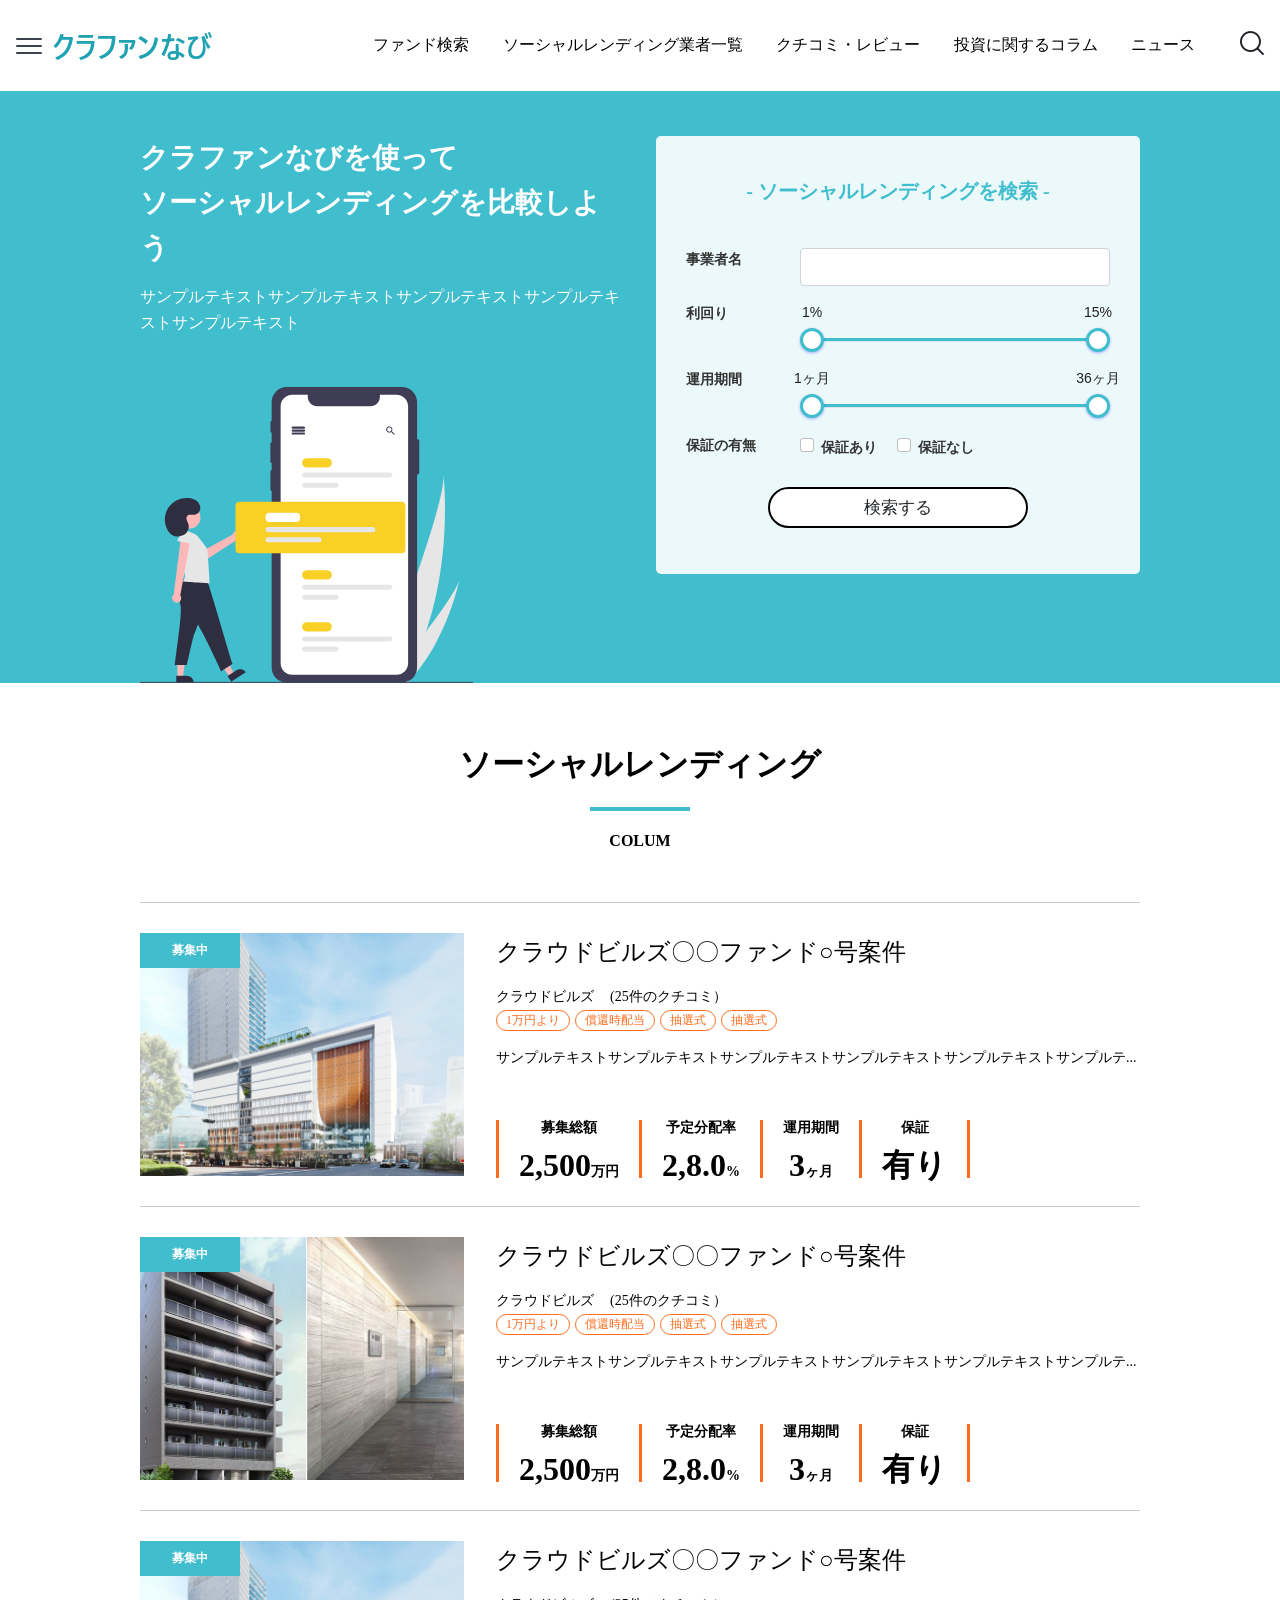
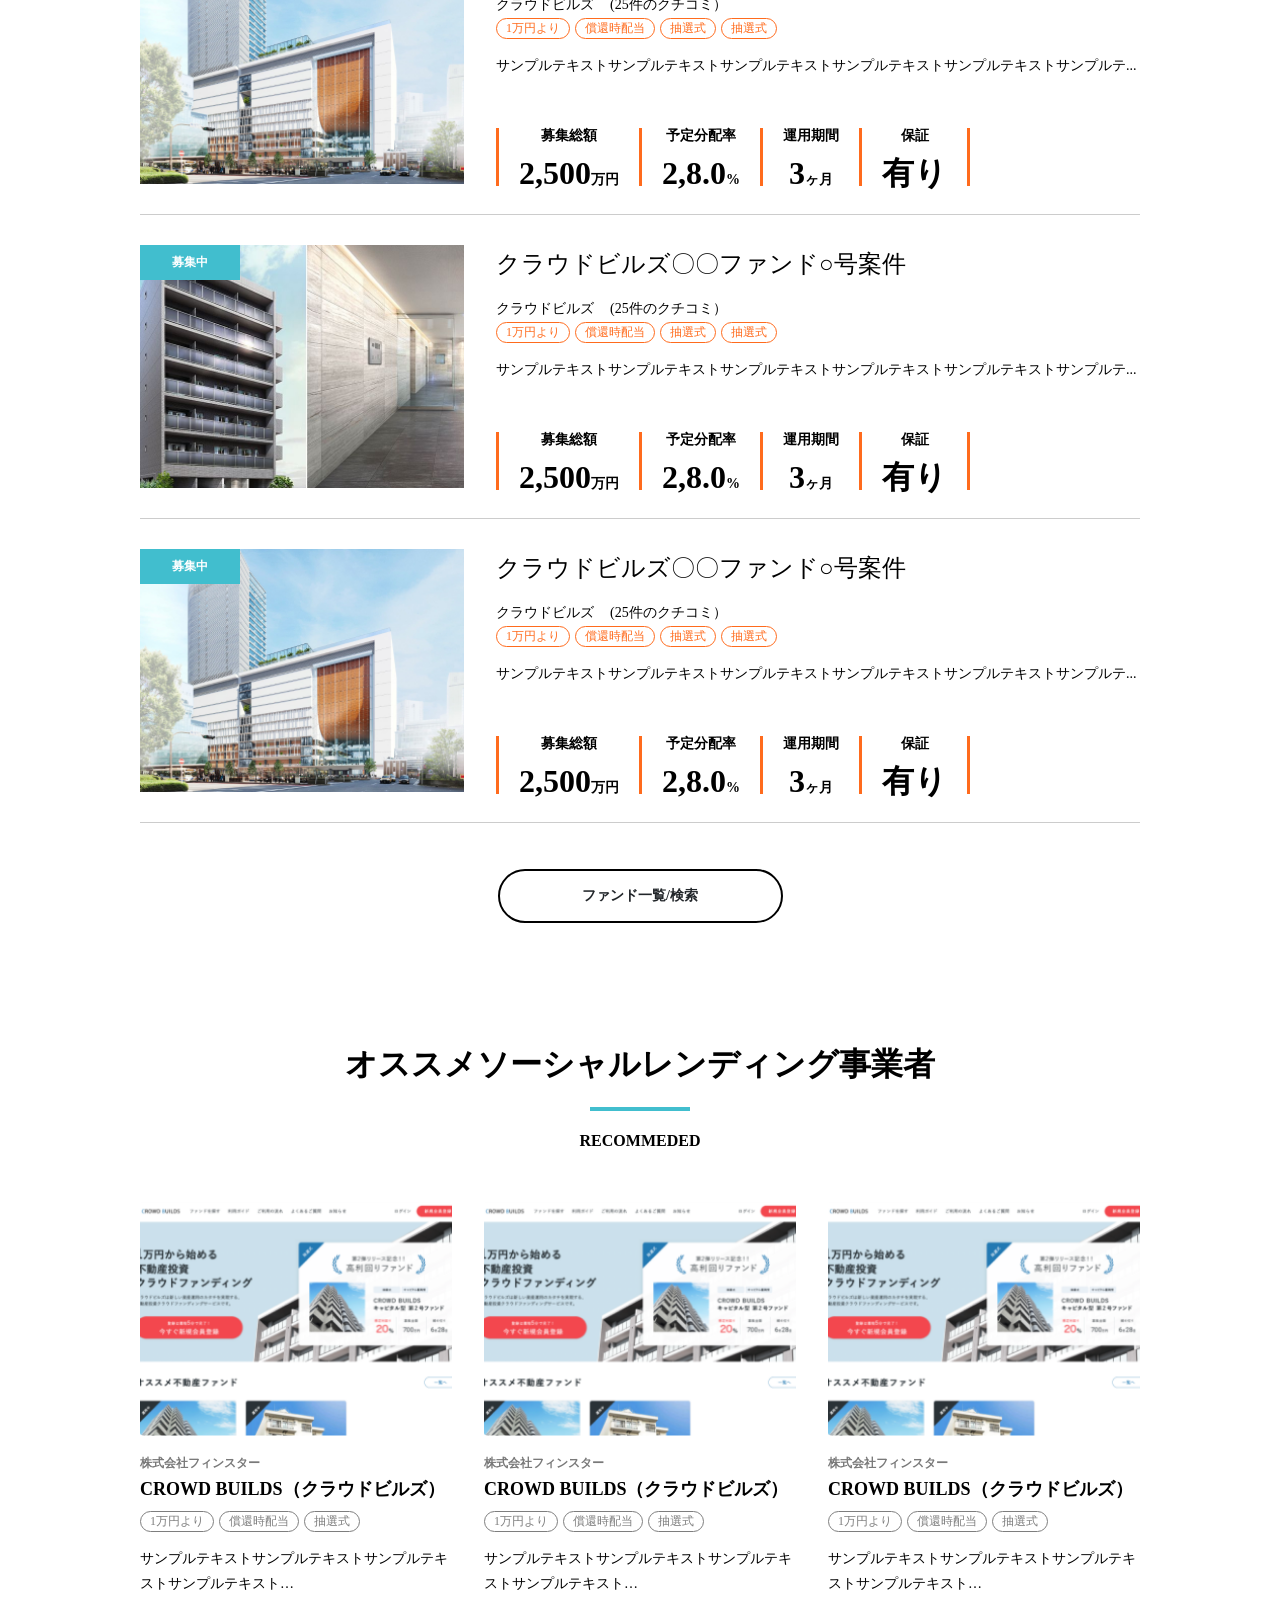
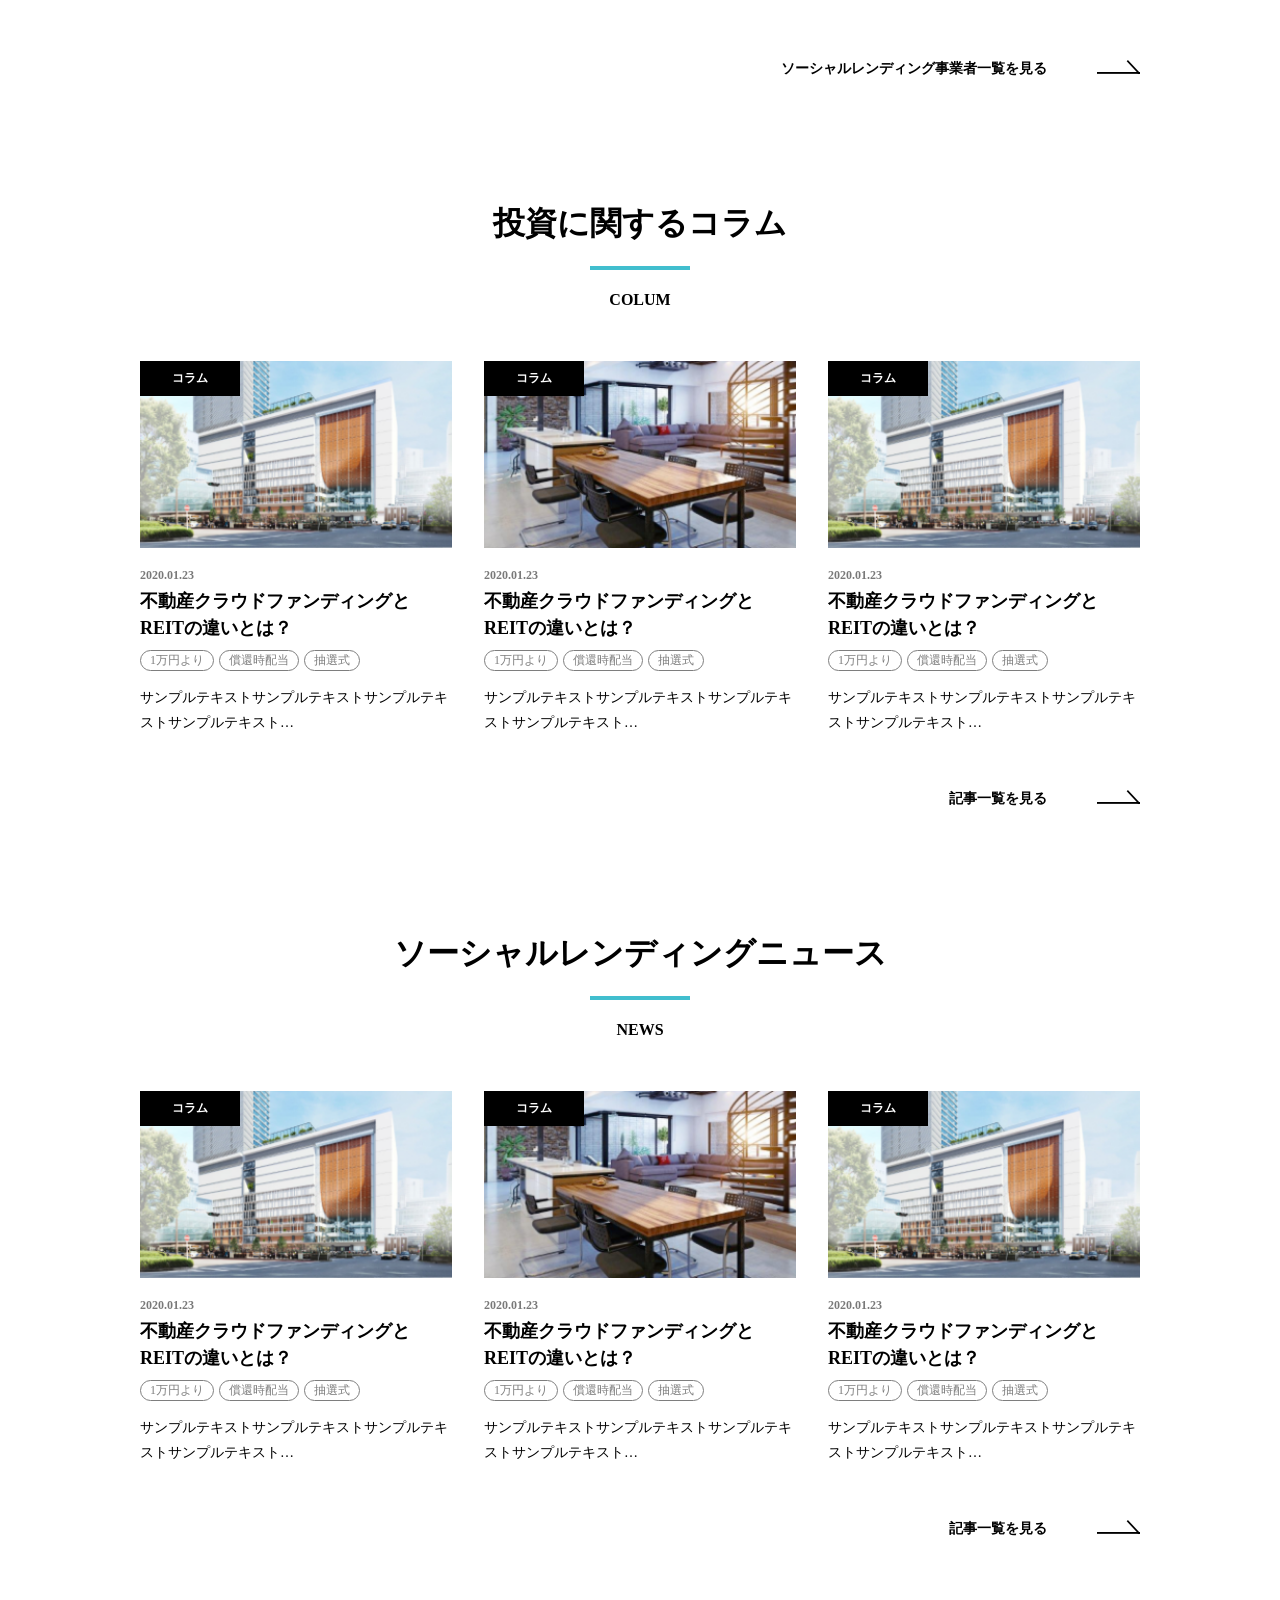
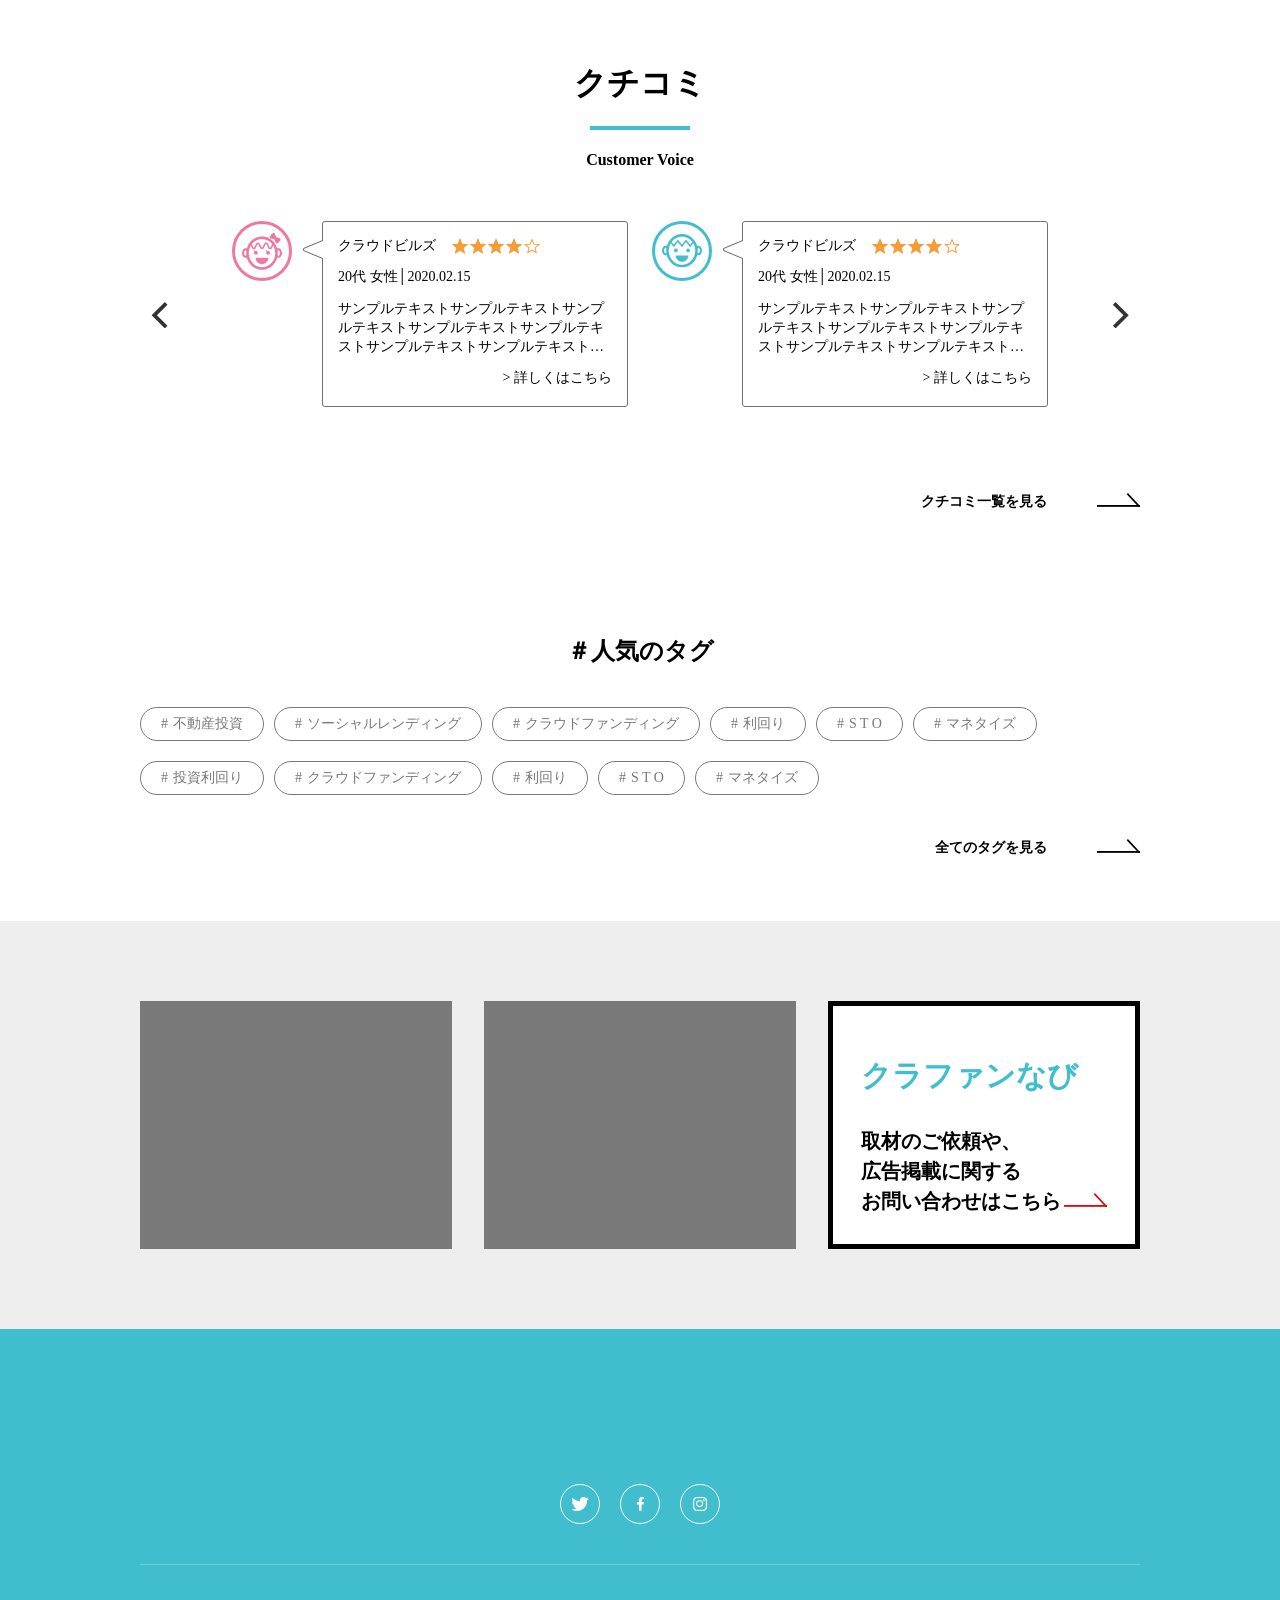
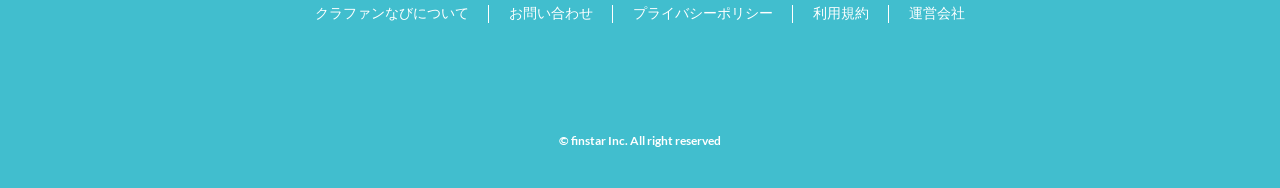
==== commit 4d5e3f7c: "Update" ====
--- a/index.html
+++ b/index.html
@@ -42,11 +42,11 @@
                 </div>
                 <nav class="main__nav ms-auto">
                     <ul class="dn__menu d-none d-lg-block">
-                        <li class="menu-item "><a href="#">ファンド検索</a></li>
-                        <li class="menu-item "><a href="#">ソーシャルレンディング業者一覧</a></li>
-                        <li class="menu-item "><a href="#">クチコミ・レビュー</a></li>
-                        <li class="menu-item "><a href="#">投資に関するコラム</a></li>
-                        <li class="menu-item "><a href="#">ニュース</a></li>
+                        <li class="menu-item "><a href="search.html">ファンド検索</a></li>
+                        <li class="menu-item "><a href="list-lenders.html">ソーシャルレンディング業者一覧</a></li>
+                        <li class="menu-item "><a href="review-list.html">クチコミ・レビュー</a></li>
+                        <li class="menu-item "><a href="investment.html">投資に関するコラム</a></li>
+                        <li class="menu-item "><a href="investment-news.html">ニュース</a></li>
                     </ul>
                 </nav>
                 <button class="header__search--btn btn" type="submit" data-bs-toggle="modal" data-bs-target="#modalSearch"><span class="icon-search"></span></button>
@@ -55,11 +55,11 @@
 
         <nav class="main__nav d-md-none">
             <ul class="dn__menu">
-                <li class="menu-item "><a href="#">ファンド検索</a></li>
-                <li class="menu-item "><a href="#">ソーシャルレンディング業者一覧</a></li>
-                <li class="menu-item "><a href="#">クチコミ・レビュー</a></li>
-                <li class="menu-item "><a href="#">投資に関するコラム</a></li>
-                <li class="menu-item "><a href="#">ニュース</a></li>
+                <li class="menu-item "><a href="search.html">ファンド検索</a></li>
+                <li class="menu-item "><a href="list-lenders.html">ソーシャルレンディング業者一覧</a></li>
+                <li class="menu-item "><a href="review-list.html">クチコミ・レビュー</a></li>
+                <li class="menu-item "><a href="investment.html">投資に関するコラム</a></li>
+                <li class="menu-item "><a href="investment-news.html">ニュース</a></li>
             </ul>
         </nav>
 
@@ -146,7 +146,7 @@
                                 </a>
                             </div>
                             <div class="col-md-7 col-lg-66 wow animate__animated animate__fadeInRight">
-                                <h3 class="el__title text-truncate"><a href="">クラウドビルズ〇〇ファンド○号案件</a></h3>
+                                <h3 class="el__title"><a href="" class="text__truncate -n2">クラウドビルズ〇〇ファンド○号案件</a></h3>
                                 <div class="d-flex">
                                     <span class="me-3">クラウドビルズ</span>
                                     <span>(25件のクチコミ）</span>
@@ -190,7 +190,7 @@
                                 </a>
                             </div>
                             <div class="col-md-7 col-lg-66 wow animate__animated animate__fadeInRight">
-                                <h3 class="el__title text-truncate"><a href="">クラウドビルズ〇〇ファンド○号案件</a></h3>
+                                <h3 class="el__title"><a href="" class="text__truncate -n2">クラウドビルズ〇〇ファンド○号案件</a></h3>
                                 <div class="d-flex">
                                     <span class="me-3">クラウドビルズ</span>
                                     <span>(25件のクチコミ）</span>
@@ -234,7 +234,7 @@
                                 </a>
                             </div>
                             <div class="col-md-7 col-lg-66 wow animate__animated animate__fadeInRight">
-                                <h3 class="el__title text-truncate"><a href="">クラウドビルズ〇〇ファンド○号案件</a></h3>
+                                <h3 class="el__title"><a href="" class="text__truncate -n2">クラウドビルズ〇〇ファンド○号案件</a></h3>
                                 <div class="d-flex">
                                     <span class="me-3">クラウドビルズ</span>
                                     <span>(25件のクチコミ）</span>
@@ -278,7 +278,7 @@
                                 </a>
                             </div>
                             <div class="col-md-7 col-lg-66 wow animate__animated animate__fadeInRight">
-                                <h3 class="el__title text-truncate"><a href="">クラウドビルズ〇〇ファンド○号案件</a></h3>
+                                <h3 class="el__title"><a href="" class="text__truncate -n2">クラウドビルズ〇〇ファンド○号案件</a></h3>
                                 <div class="d-flex">
                                     <span class="me-3">クラウドビルズ</span>
                                     <span>(25件のクチコミ）</span>
@@ -322,7 +322,7 @@
                                 </a>
                             </div>
                             <div class="col-md-7 col-lg-66 wow animate__animated animate__fadeInRight">
-                                <h3 class="el__title text-truncate"><a href="">クラウドビルズ〇〇ファンド○号案件</a></h3>
+                                <h3 class="el__title"><a href="" class="text__truncate -n2">クラウドビルズ〇〇ファンド○号案件</a></h3>
                                 <div class="d-flex">
                                     <span class="me-3">クラウドビルズ</span>
                                     <span>(25件のクチコミ）</span>
@@ -379,7 +379,7 @@
                                 </a>
                                 <div class="el__meta">
                                     <div class="el__company">株式会社フィンスター</div>
-                                    <h3 class="el__title text__truncate"><a href="">CROWD BUILDS（クラウドビルズ）</a></h3>
+                                    <h3 class="el__title"><a href="" class="text__truncate">CROWD BUILDS（クラウドビルズ）</a></h3>
 
                                     <ul class="el__tag">
                                         <li>1万円より</li>
@@ -399,7 +399,7 @@
                                 </a>
                                 <div class="el__meta">
                                     <div class="el__company">株式会社フィンスター</div>
-                                    <h3 class="el__title text__truncate"><a href="">CROWD BUILDS（クラウドビルズ）</a></h3>
+                                    <h3 class="el__title"><a href="" class="text__truncate">CROWD BUILDS（クラウドビルズ）</a></h3>
 
                                     <ul class="el__tag">
                                         <li>1万円より</li>
@@ -419,7 +419,7 @@
                                 </a>
                                 <div class="el__meta">
                                     <div class="el__company">株式会社フィンスター</div>
-                                    <h3 class="el__title text__truncate"><a href="">CROWD BUILDS（クラウドビルズ）</a></h3>
+                                    <h3 class="el__title"><a href="" class="text__truncate">CROWD BUILDS（クラウドビルズ）</a></h3>
 
                                     <ul class="el__tag">
                                         <li>1万円より</li>
@@ -456,7 +456,7 @@
                                 </a>
                                 <div class="el__meta">
                                     <div class="el__company">2020.01.23</div>
-                                    <h3 class="el__title"><a href="">不動産クラウドファンディングとREITの違いとは？</a></h3>
+                                    <h3 class="el__title"><a href="" class="text__truncate -n2">不動産クラウドファンディングとREITの違いとは？</a></h3>
 
                                     <ul class="el__tag">
                                         <li>1万円より</li>
@@ -477,7 +477,7 @@
                                 </a>
                                 <div class="el__meta">
                                     <div class="el__company">2020.01.23</div>
-                                    <h3 class="el__title"><a href="">不動産クラウドファンディングとREITの違いとは？</a></h3>
+                                    <h3 class="el__title"><a href="" class="text__truncate -n2">不動産クラウドファンディングとREITの違いとは？</a></h3>
 
                                     <ul class="el__tag">
                                         <li>1万円より</li>
@@ -498,7 +498,7 @@
                                 </a>
                                 <div class="el__meta">
                                     <div class="el__company">2020.01.23</div>
-                                    <h3 class="el__title"><a href="">不動産クラウドファンディングとREITの違いとは？</a></h3>
+                                    <h3 class="el__title"><a href="" class="text__truncate -n2">不動産クラウドファンディングとREITの違いとは？</a></h3>
 
                                     <ul class="el__tag">
                                         <li>1万円より</li>
@@ -539,7 +539,7 @@
                                 </a>
                                 <div class="el__meta">
                                     <div class="el__company">2020.01.23</div>
-                                    <h3 class="el__title"><a href="">不動産クラウドファンディングとREITの違いとは？</a></h3>
+                                    <h3 class="el__title"><a href="" class="text__truncate -n2">不動産クラウドファンディングとREITの違いとは？</a></h3>
 
                                     <ul class="el__tag">
                                         <li>1万円より</li>
@@ -560,7 +560,7 @@
                                 </a>
                                 <div class="el__meta">
                                     <div class="el__company">2020.01.23</div>
-                                    <h3 class="el__title"><a href="">不動産クラウドファンディングとREITの違いとは？</a></h3>
+                                    <h3 class="el__title"><a href="" class="text__truncate -n2">不動産クラウドファンディングとREITの違いとは？</a></h3>
 
                                     <ul class="el__tag">
                                         <li>1万円より</li>
@@ -581,7 +581,7 @@
                                 </a>
                                 <div class="el__meta">
                                     <div class="el__company">2020.01.23</div>
-                                    <h3 class="el__title"><a href="">不動産クラウドファンディングとREITの違いとは？</a></h3>
+                                    <h3 class="el__title"><a href="" class="text__truncate -n2">不動産クラウドファンディングとREITの違いとは？</a></h3>
 
                                     <ul class="el__tag">
                                         <li>1万円より</li>
@@ -737,16 +737,17 @@
                     </div>
                     <div class="col-md-4 wow animate__animated animate__fadeInRight">
                         <div class="el__item -text">
-                            <h3 class="el__title">クラファンなび</h3>
-                            <div class="d-flex">
-                                <div class="el__excerpt flex-grow-1">
-                                    取材のご依頼や、<br>広告掲載に関する<br>お問い合わせはこちら
-                                </div>
-                                <div class="el__icon">
-                                    <span class="icon-long-arrow-right"></span>
-                                </div>
-                            </div>
-                            
+                            <a href="">
+                                <h3 class="el__title">クラファンなび</h3>
+                                <div class="d-flex">
+                                    <div class="el__excerpt flex-grow-1">
+                                        取材のご依頼や、<br>広告掲載に関する<br>お問い合わせはこちら
+                                    </div>
+                                    <div class="el__icon">
+                                        <span class="icon-long-arrow-right"></span>
+                                    </div>
+                                </div>
+                            </a>
                         </div>
                     </div>
                 </div>
@@ -765,8 +766,8 @@
                 <nav class="footer__nav">
                     <ul class="">
                         <li class="menu-item"><a href="">クラファンなびについて</a></li>
-                        <li class="menu-item"><a href="">お問い合わせ</a></li>
-                        <li class="menu-item"><a href="">プライバシーポリシー</a></li>
+                        <li class="menu-item"><a href="inquiry.html">お問い合わせ</a></li>
+                        <li class="menu-item"><a href="privacy-policy.html">プライバシーポリシー</a></li>
                         <li class="menu-item"><a href="">利用規約</a></li>
                         <li class="menu-item"><a href="">運営会社</a></li>
                     </ul>
@@ -805,19 +806,19 @@
                         <li class="menu-item"><a href="">ファンドの詳細</a></li>
                     </ul>
                 </li>
-                <li class="menu-item"><a href="">ファンド検索/一覧</a></li>
-                <li class="menu-item menu-item-has-children"><a href="">ソーシャルレンディング</a>
+                <li class="menu-item"><a href="search.html">ファンド検索/一覧</a></li>
+                <li class="menu-item menu-item-has-children"><a href="list-lenders.html">ソーシャルレンディング</a>
                     <ul class="sub-menu">
                         <li class="menu-item"><a href="">ソーシャルレンディング企業の詳細</a></li>
-                        <li class="menu-item"><a href="">口コミレビュー一覧</a></li>
+                        <li class="menu-item"><a href="list-lenders.html">口コミレビュー一覧</a></li>
                     </ul>
                 </li>
-                <li class="menu-item"><a href="">投資に関するコラム</a></li>
-                <li class="menu-item"><a href="">ソーシャルレンディングニュース</a></li>
-                <li class="menu-item"><a href="">用語集</a></li>
-                <li class="menu-item"><a href="">運営者</a></li>
-                <li class="menu-item"><a href="">プライバシーポリシー</a></li>
-                <li class="menu-item"><a href="">お問い合わせ</a></li>
+                <li class="menu-item"><a href="investment.html">投資に関するコラム</a></li>
+                <li class="menu-item"><a href="investment-news.html">ソーシャルレンディングニュース</a></li>
+                <li class="menu-item"><a href="glossary.html">用語集</a></li>
+                <li class="menu-item"><a href="administrator.html">運営者</a></li>
+                <li class="menu-item"><a href="privacy-policy.html">プライバシーポリシー</a></li>
+                <li class="menu-item"><a href="inquiry.html">お問い合わせ</a></li>
             </ul>
         </div>
     </nav>
--- a/assets/libs/icomoon/style.css
+++ b/assets/libs/icomoon/style.css
@@ -1,10 +1,10 @@
 @font-face {
   font-family: 'icomoon';
-  src:  url('fonts/icomoon.eot?fve6t7');
-  src:  url('fonts/icomoon.eot?fve6t7#iefix') format('embedded-opentype'),
-    url('fonts/icomoon.ttf?fve6t7') format('truetype'),
-    url('fonts/icomoon.woff?fve6t7') format('woff'),
-    url('fonts/icomoon.svg?fve6t7#icomoon') format('svg');
+  src:  url('fonts/icomoon.eot?dw4i4b');
+  src:  url('fonts/icomoon.eot?dw4i4b#iefix') format('embedded-opentype'),
+    url('fonts/icomoon.ttf?dw4i4b') format('truetype'),
+    url('fonts/icomoon.woff?dw4i4b') format('woff'),
+    url('fonts/icomoon.svg?dw4i4b#icomoon') format('svg');
   font-weight: normal;
   font-style: normal;
   font-display: block;
@@ -25,10 +25,10 @@
   -moz-osx-font-smoothing: grayscale;
 }
 
-.icon-star-none:before {
+.icon-star:before {
   content: "\e906";
 }
-.icon-star:before {
+.icon-star-none:before {
   content: "\e907";
 }
 .icon-facebook:before {
--- a/assets/css/main.css
+++ b/assets/css/main.css
@@ -1,4 +1,10 @@
 @charset "UTF-8";
+.color-primary {
+  color: #41BECE; }
+
+.color-secondary {
+  color: #FF6B1D; }
+
 @font-face {
   font-family: 'Lato';
   src: url("../fonts/Lato/Lato-Bold.woff2") format("woff2"), url("../fonts/Lato/Lato-Bold.woff") format("woff");
@@ -66,6 +72,9 @@
   .row {
     --bs-gutter-x: 2rem; }
 
+  .col-lg-20 {
+    width: 20%; }
+
   .col-lg-34 {
     width: 34.5%; }
 
@@ -124,11 +133,13 @@
 .dnfix__thumb.-contain img {
   object-fit: contain; }
 
+/*button*/
 .btn__primary {
+  display: inline-block;
   font-size: 17px;
   font-weight: 500;
   line-height: normal;
-  padding: 7px 15px;
+  padding: 7px 30px;
   border: 2px solid #000;
   border-radius: 40px !important;
   background-color: #fff;
@@ -140,6 +151,26 @@
   .btn__primary.-small {
     min-width: 180px; }
 
+.btn__secondary {
+  display: inline-block;
+  font-size: 15px;
+  font-weight: 500;
+  line-height: normal;
+  padding: 8px 30px;
+  border: 2px solid #41BECE;
+  border-radius: 2px;
+  background-color: #41BECE;
+  min-width: 300px;
+  color: #fff;
+  margin-bottom: 10px; }
+  .btn__secondary:hover {
+    background-color: #FF6B1D;
+    border-color: #FF6B1D;
+    color: #fff; }
+  .btn__secondary.-small {
+    min-width: 180px; }
+
+/**/
 .sc__header {
   position: relative;
   margin-bottom: 50px; }
@@ -190,7 +221,8 @@
     border-top-color: transparent; }
 
 .irs--round .irs-handle {
-  border: 3px solid #41BECE; }
+  border: 3px solid #41BECE;
+  cursor: pointer; }
 
 .irs--round .irs-bar {
   height: 3px;
@@ -199,7 +231,8 @@
 /*Star*/
 .item__rating {
   display: flex;
-  align-items: center; }
+  align-items: center;
+  font-weight: 400; }
   .item__rating .count {
     position: relative;
     top: 2px;
@@ -216,7 +249,8 @@
   font-size: 16px;
   width: 88px;
   font-family: 'icomoon';
-  letter-spacing: 2px; }
+  letter-spacing: 2px;
+  color: #F69D38; }
   .star-rating.-small {
     font-size: 10px;
     width: 62px; }
@@ -239,8 +273,38 @@
       content: "\e906\e906\e906\e906\e906";
       top: 0;
       position: absolute;
-      left: 0;
-      color: #F69D38; }
+      left: 0; }
+
+/*rateit.js*/
+.rateit.-icomoon .rateit-reset {
+  display: none !important; }
+.rateit.-icomoon .rateit-range {
+  height: 25px;
+  background: transparent;
+  overflow: hidden; }
+  .rateit.-icomoon .rateit-range::before {
+    content: "\e907\e907\e907\e907\e907";
+    display: block;
+    font-family: 'icomoon';
+    font-size: 25px; }
+.rateit.-icomoon .rateit-hover {
+  background: transparent;
+  overflow: hidden; }
+  .rateit.-icomoon .rateit-hover::before {
+    display: block;
+    content: "\e906\e906\e906\e906\e906";
+    font-family: 'icomoon';
+    font-size: 25px;
+    color: #F69D38; }
+.rateit.-icomoon .rateit-selected {
+  background: transparent;
+  overflow: hidden; }
+  .rateit.-icomoon .rateit-selected::before {
+    content: "\e906\e906\e906\e906\e906";
+    font-family: 'icomoon';
+    display: block;
+    font-size: 25px;
+    color: #F69D38; }
 
 /*
 ======================================
@@ -370,7 +434,7 @@
 .nav__mobile {
   display: block;
   position: fixed;
-  top: 85px;
+  top: 90px;
   height: 100%;
   left: -390px;
   width: 390px;
@@ -387,7 +451,7 @@
   pointer-events: none; }
   .nav__mobile__content {
     overflow-y: auto;
-    height: 100%; }
+    height: calc(100% - 90px); }
   .nav__mobile.active {
     left: 0;
     opacity: 1;
@@ -450,7 +514,9 @@
     transform: rotate(0); }
   @media (max-width: 991px) {
     .nav__mobile {
-      top: 60px; } }
+      top: 60px; }
+      .nav__mobile__content {
+        height: calc(100% - 60px); } }
   @media (max-width: 575px) {
     .nav__mobile {
       width: 100%; } }
@@ -795,10 +861,15 @@
   border-bottom: 1px solid #ccc; }
   .product__item.-lenders .el__list li label {
     margin-bottom: 10px; }
-  .product__item.-lenders .el__list li .el__star {
-    font-size: 15px;
+    .product__item.-lenders .el__list li label.-text-fix {
+      letter-spacing: -3px; }
+  .product__item.-lenders .el__list li .star-rating {
+    position: relative;
+    top: 3px;
     margin-right: 20px;
     color: #F69D38; }
+    .product__item.-lenders .el__list li .star-rating span {
+      font-size: 10px; }
   .product__item.-lenders .el__list li p {
     top: 8px;
     font-size: 24px;
@@ -884,11 +955,22 @@
         font-size: 22px;
         line-height: 22px; }
     .product__item .el__sub {
-      margin-bottom: 22px; } }
+      margin-bottom: 22px; }
+    .product__item.-lenders .el__list li {
+      padding: 0 6px;
+      display: flex;
+      flex-wrap: wrap;
+      align-items: center;
+      justify-content: center;
+      min-height: 62px; }
+      .product__item.-lenders .el__list li .star-rating {
+        margin: 0 auto 0; } }
   @media (max-width: 767px) {
     .product__item {
       padding-bottom: 40px;
       margin-bottom: 40px; }
+      .product__item .el__list li {
+        padding: 0 20px; }
       .product__item .el__title {
         margin-top: 0; }
       .product__item:first-child {
@@ -901,7 +983,12 @@
       align-items: center;
       justify-content: center; }
       .product__item .el__list li {
-        padding: 0 10px; } }
+        padding: 0 15px; } }
+  @media (max-width: 410px) {
+    .product__item .el__list li {
+      padding: 0 10px; }
+    .product__item.-lenders .el__list li {
+      padding: 0 2px; } }
 
 .flickity {
   --bs-gutter-x:2rem;
@@ -941,7 +1028,7 @@
     font-size: 18px;
     font-weight: 700;
     line-height: 27px;
-    margin-bottom: 15px; }
+    margin-bottom: 0; }
     .new__item .el__title a {
       color: #000; }
     .new__item .el__title:hover a {
@@ -968,18 +1055,10 @@
   .new__item .el__sub {
     font-size: 14px; }
   @media (max-width: 1199px) {
-    .new__item .el__title {
-      min-height: 54px;
-      -webkit-line-clamp: 2;
-      margin-bottom: 5px; }
     .new__item .el__tag li {
       padding: 1px 5px; }
     .new__item .sc__readmore--text {
       margin-top: 0; } }
-  @media (max-width: 767px) {
-    .new__item .el__title {
-      min-height: auto;
-      -webkit-line-clamp: 1; } }
 
 .sc-customer {
   padding: 60px 0;
@@ -1012,7 +1091,8 @@
     align-items: start;
     font-size: 14px;
     font-weight: 500;
-    margin-bottom: 2px; }
+    margin-bottom: 2px;
+    overflow: hidden; }
   .sc-customer .el__thumb {
     width: 60px;
     padding-top: 60px;
@@ -1130,7 +1210,8 @@
   .sc-3box .el__excerpt {
     font-size: 20px;
     font-weight: 700;
-    line-height: 30px; }
+    line-height: 30px;
+    color: #000; }
   .sc-3box .el__icon {
     align-items: flex-end;
     display: flex;
@@ -1261,6 +1342,8 @@
   @media (max-width: 575px) {
     .inquiry__box {
       margin-bottom: 0; }
+      .inquiry__box .btn__primary {
+        width: 100%; }
       .inquiry__box .box__content {
         padding: 20px 20px 30px; } }
 
@@ -1313,20 +1396,219 @@
   color: #B2B2B2; }
 .sc-review-list .el__comment {
   line-height: 19px; }
+.sc-review-list__readmore {
+  margin-bottom: 80px; }
+@media (max-width: 767px) {
+  .sc-review-list .el__thumb {
+    width: 60px;
+    padding-top: 60px;
+    margin-right: 10px; } }
 @media (max-width: 575px) {
   .sc-review-list {
     margin-right: -.75rem;
     margin-left: -.75rem; }
-    .sc-review-list .el__thumb {
-      width: 60px;
-      padding-top: 60px;
-      margin-right: 10px; }
+    .sc-review-list .item__rating {
+      margin-bottom: 10px; }
     .sc-review-list .el__meta {
       border: 0;
       padding: 1rem; }
       .sc-review-list .el__meta::before {
         display: none; }
       .sc-review-list .el__meta__mb {
-        display: flex; } }
+        display: flex;
+        align-items: center; } }
+
+.single-fund__tag {
+  display: flex;
+  flex-wrap: wrap;
+  margin-bottom: 40px; }
+  .single-fund__tag li {
+    display: flex;
+    align-items: center;
+    border: 1px solid #FF6B1D;
+    border-radius: 40px;
+    font-size: 12px;
+    font-weight: 500;
+    line-height: normal;
+    padding: 1px 9px;
+    color: #FF6B1D; }
+    .single-fund__tag li:not(:last-child) {
+      margin-right: 5px; }
+.single-fund__summary {
+  border-top: 3px solid #FF6B1D; }
+  .single-fund__summary ul {
+    font-size: 18px; }
+  .single-fund__summary li {
+    display: flex;
+    padding: 30px 0; }
+    .single-fund__summary li:first-child .el__label {
+      font-weight: 700; }
+    .single-fund__summary li:first-child .el__value {
+      color: #FF6B1D; }
+    .single-fund__summary li:not(:last-child) {
+      border-bottom: 1px dashed #ccc; }
+  .single-fund__summary .el__value {
+    margin-left: auto;
+    text-align: right; }
+    .single-fund__summary .el__value__sub {
+      font-size: 14px;
+      color: #707070; }
+.single-fund__content {
+  margin-top: 50px;
+  margin-bottom: 100px; }
+  .single-fund__content .entry-content__text {
+    max-width: 570px;
+    margin: 0 auto 80px; }
+.single-fund__table {
+  font-size: 18px;
+  font-weight: 500;
+  margin-bottom: 40px; }
+  .single-fund__table tr td {
+    vertical-align: middle;
+    padding: 24px 30px 20px; }
+    .single-fund__table tr td[rowspan="3"] + td {
+      background-color: #ECF9FA; }
+    .single-fund__table tr td:first-child {
+      background-color: #ECF9FA;
+      width: 14%;
+      min-width: 80px; }
+@media (max-width: 991px) {
+  .single-fund__table {
+    font-size: 16px; }
+    .single-fund__table tr td {
+      padding: 24px 10px 20px; } }
+@media (max-width: 767px) {
+  .single-fund__table {
+    font-size: 14px; } }
+@media (max-width: 575px) {
+  .single-fund__table tr td:first-child {
+    background-color: #ECF9FA;
+    width: 25%; } }
+
+.product-gallery {
+  margin-bottom: 40px; }
+  .product-gallery .carousel {
+    margin-bottom: 20px; }
+    .product-gallery .carousel .carousel-cell {
+      width: 100%;
+      padding-left: 0;
+      padding-right: 0; }
+    .product-gallery .carousel .el__thumb {
+      padding-top: 70%; }
+      .product-gallery .carousel .el__thumb img {
+        object-fit: contain; }
+    .product-gallery .carousel-nav {
+      --bs-gutter-x: 10px;
+      margin-left: -5px;
+      margin-right: -5px;
+      padding-left: 50px;
+      padding-right: 50px; }
+      .product-gallery .carousel-nav .is-selected .el__thumb {
+        border: 2px solid #FF6B1D; }
+      .product-gallery .carousel-nav .el__thumb {
+        padding-top: 100%;
+        border: 2px solid #dfdfdf; }
+  .product-gallery .flickity-button {
+    background: transparent; }
+    .product-gallery .flickity-button-icon {
+      fill: #FF6B1D; }
+  @media (min-width: 768px) {
+    .product-gallery .carousel-main .flickity-button {
+      display: none; } }
+
+.single-lenders__img {
+  margin-bottom: 40px; }
+  .single-lenders__img img {
+    max-width: 100%; }
+.single-lenders__content .el__block {
+  max-width: 660px;
+  margin: 0 auto 0; }
+.single-lenders__content .el__title {
+  font-size: 18px;
+  line-height: normal;
+  font-weight: 700;
+  margin-bottom: 1rem;
+  text-align: center; }
+.single-lenders__content p {
+  margin-bottom: 1rem; }
+.single-lenders__table {
+  max-width: 830px;
+  font-size: 14px;
+  margin: 0 auto 70px; }
+  .single-lenders__table tr td {
+    vertical-align: middle;
+    padding: 20px 30px 14px 30px; }
+    .single-lenders__table tr td:first-child {
+      background-color: #ECF9FA;
+      width: 18%;
+      min-width: 85px;
+      font-weight: 700; }
+.single-lenders__rating {
+  font-size: 18px;
+  line-height: normal;
+  font-weight: 700;
+  margin-bottom: 80px; }
+  .single-lenders__rating .el__col {
+    display: flex;
+    align-items: center;
+    justify-content: center;
+    padding: 30px 30px 24px;
+    border: 1px solid #FF6B1D; }
+    .single-lenders__rating .el__col:first-child {
+      border-right: 0; }
+  .single-lenders__rating .el__label {
+    padding-right: 30px; }
+@media (max-width: 767px) {
+  .single-lenders__table tr td {
+    padding: 20px 15px 14px 15px; }
+  .single-lenders__rating .el__col:first-child {
+    border-right: 1px solid #FF6B1D;
+    border-bottom: 0; }
+  .single-lenders__rating .el__label {
+    padding-right: 30px; } }
+@media (max-width: 575px) {
+  .single-lenders__table tr td {
+    padding: 20px 10px 14px 10px; }
+  .single-lenders__img {
+    margin-right: var(--bs-gutter-x, -0.75rem);
+    margin-left: var(--bs-gutter-x, -0.75rem); }
+  .single-lenders__rating .el__col {
+    justify-content: space-between; }
+  .single-lenders__rating .el__label {
+    padding-right: 15px; } }
+
+.table-of-contents {
+  max-width: 600px;
+  margin: 0 auto 50px;
+  border: 1px solid #BBBBBB;
+  border-radius: 8px;
+  font-size: 14px;
+  font-weight: 500;
+  padding: 40px 40px 20px; }
+  .table-of-contents .el__header {
+    text-align: center;
+    margin-bottom: 30px; }
+    .table-of-contents .el__header__title {
+      font-size: 20px;
+      font-weight: 700;
+      margin-bottom: 0; }
+    .table-of-contents .el__header__sub {
+      font-weight: 500;
+      color: #FE2C55;
+      margin-left: 20px; }
+  .table-of-contents .el__list ul.-sub {
+    padding-left: 40px; }
+  .table-of-contents .el__list > li > a:last-child {
+    border-bottom: 0; }
+  .table-of-contents .el__list a {
+    display: block;
+    color: #111;
+    padding: 17px 0 12px;
+    border-bottom: 1px solid #BBBBBB; }
+  @media (max-width: 575px) {
+    .table-of-contents {
+      padding: 40px 30px 20px; }
+      .table-of-contents .el__list ul.-sub {
+        padding-left: 30px; } }
 
 /*# sourceMappingURL=main.css.map */
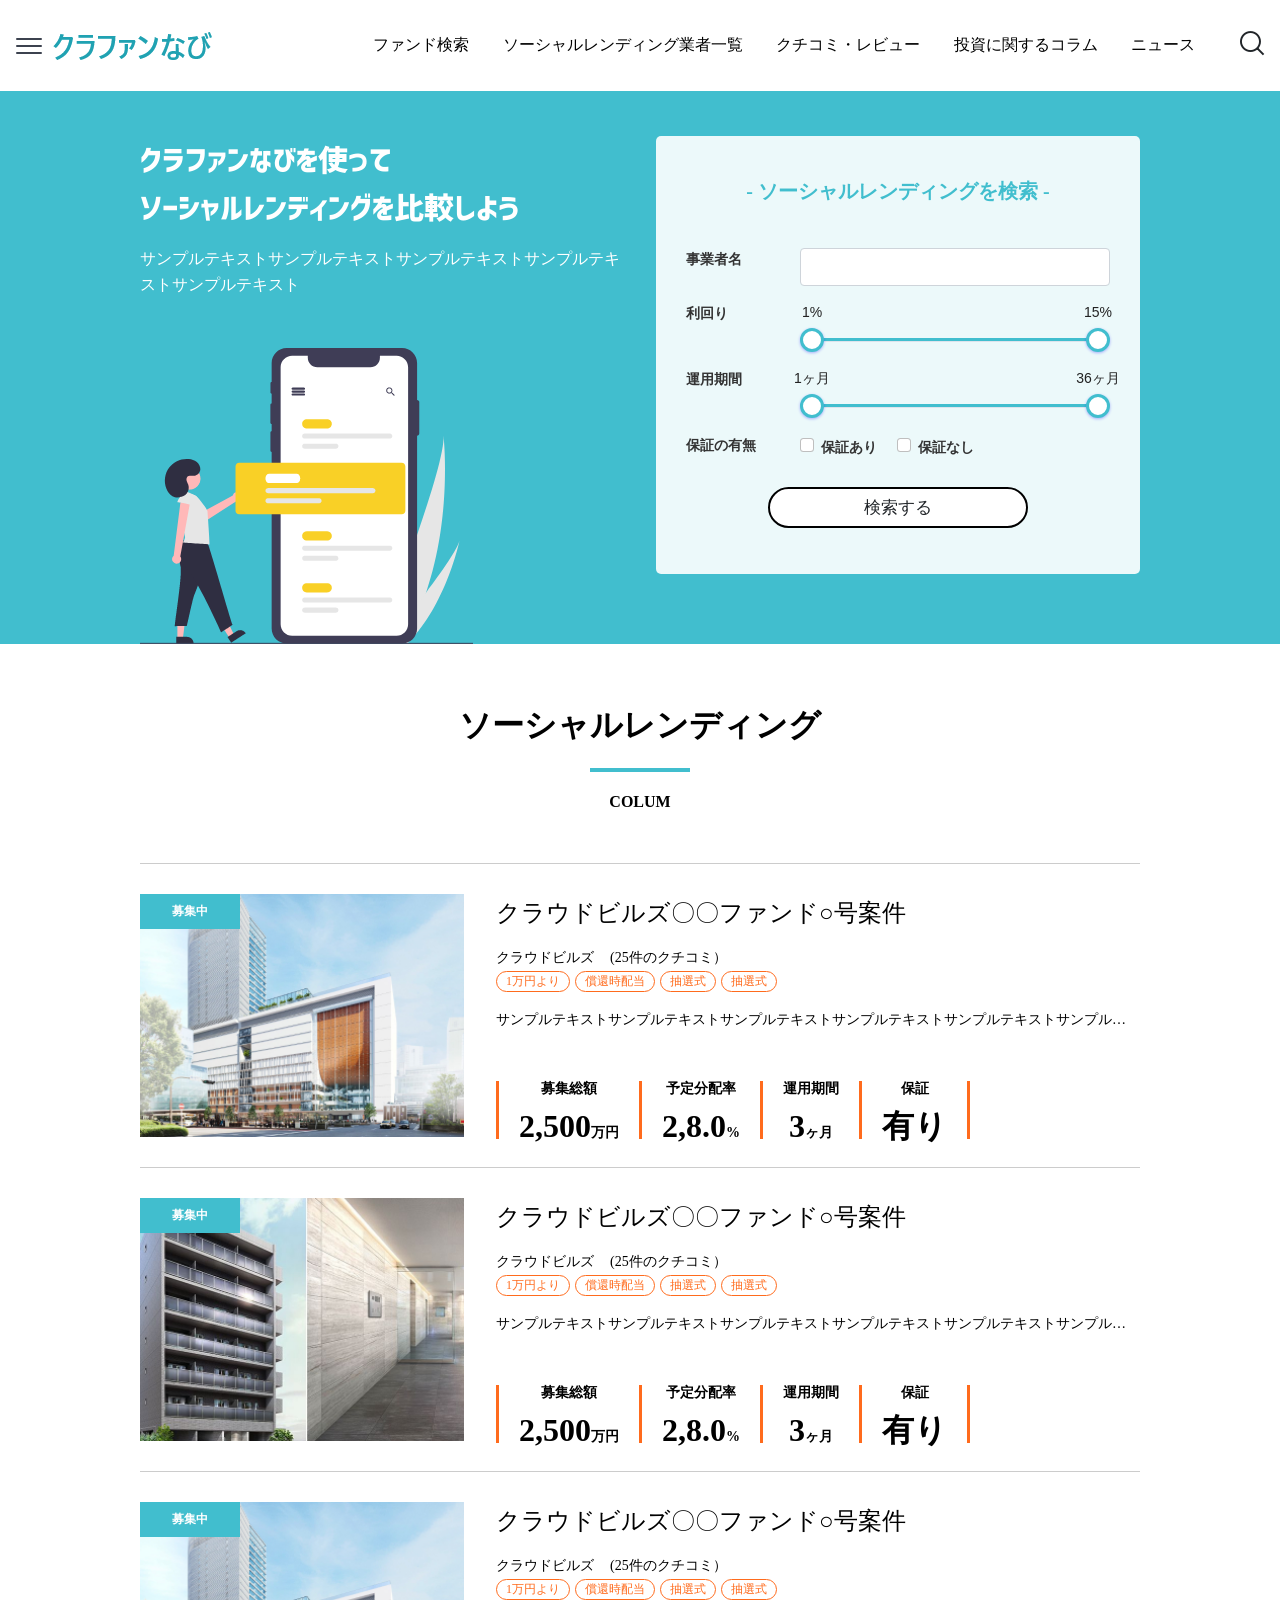
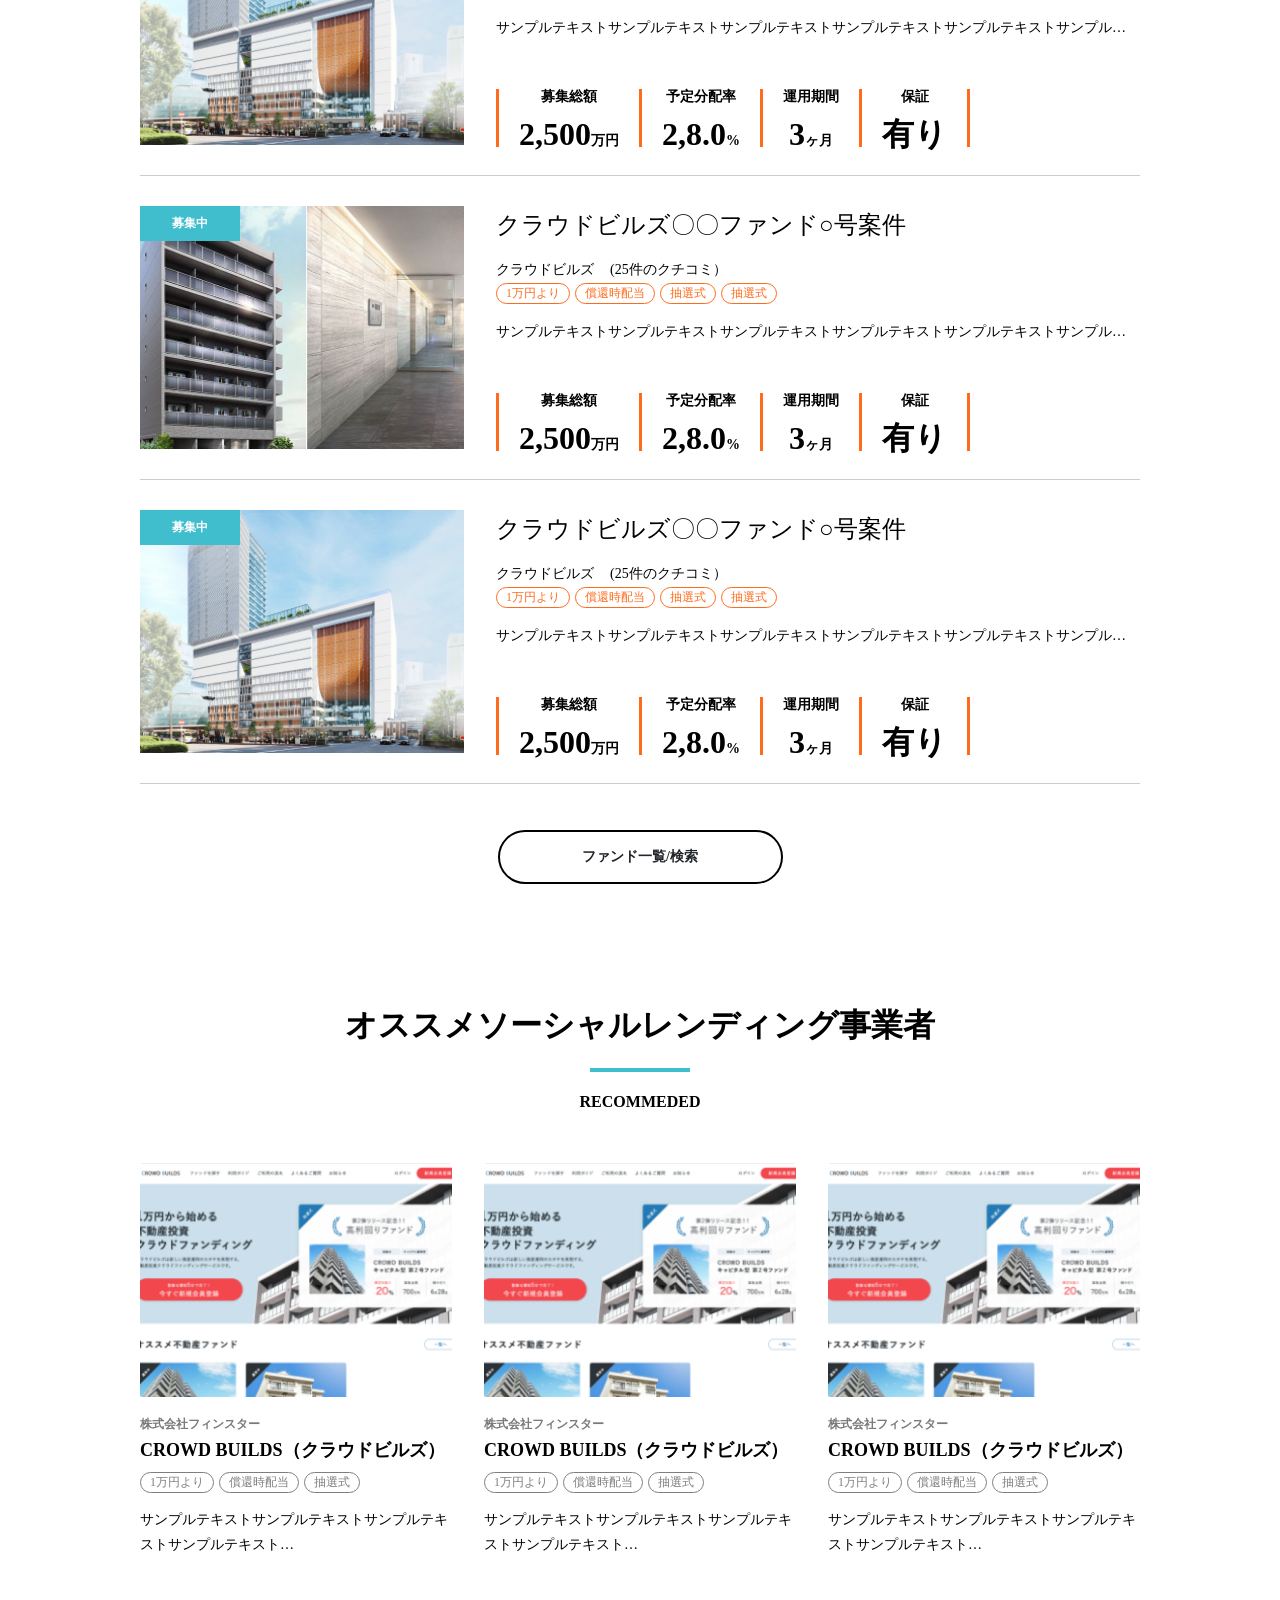
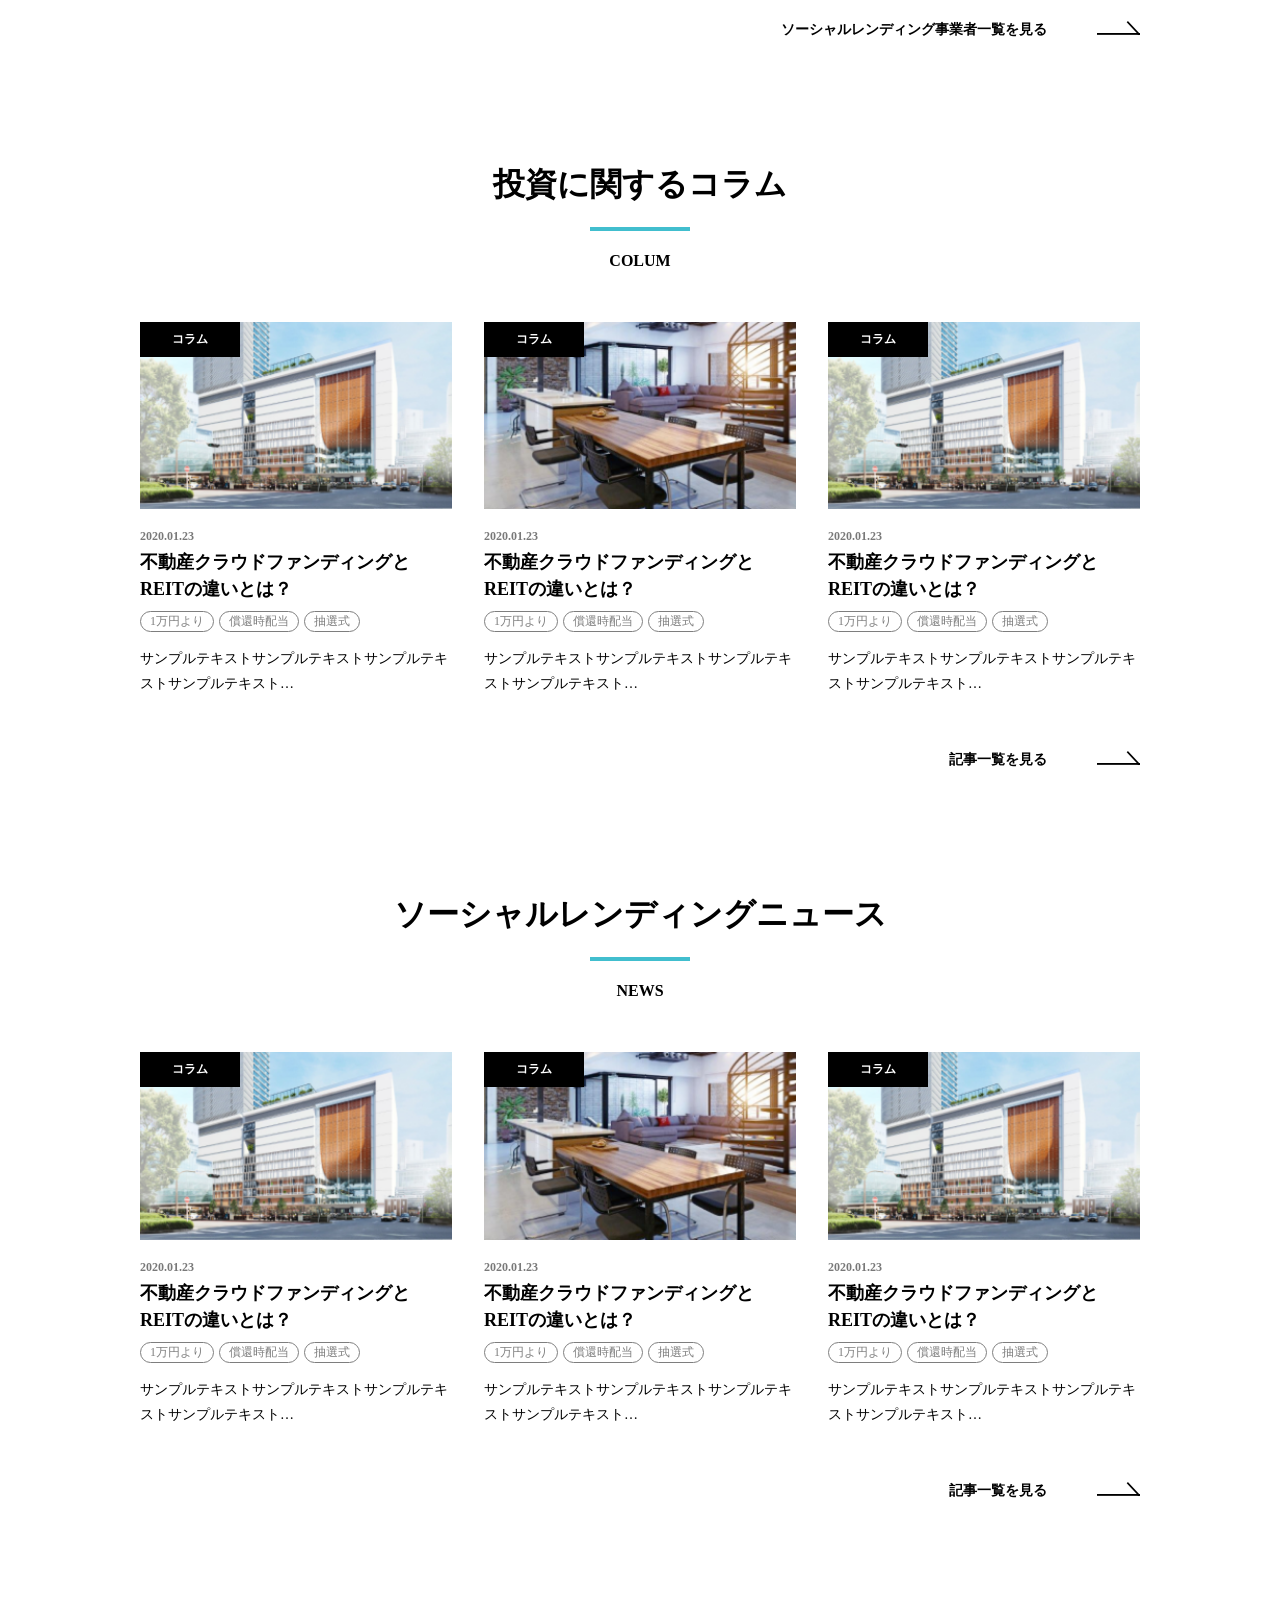
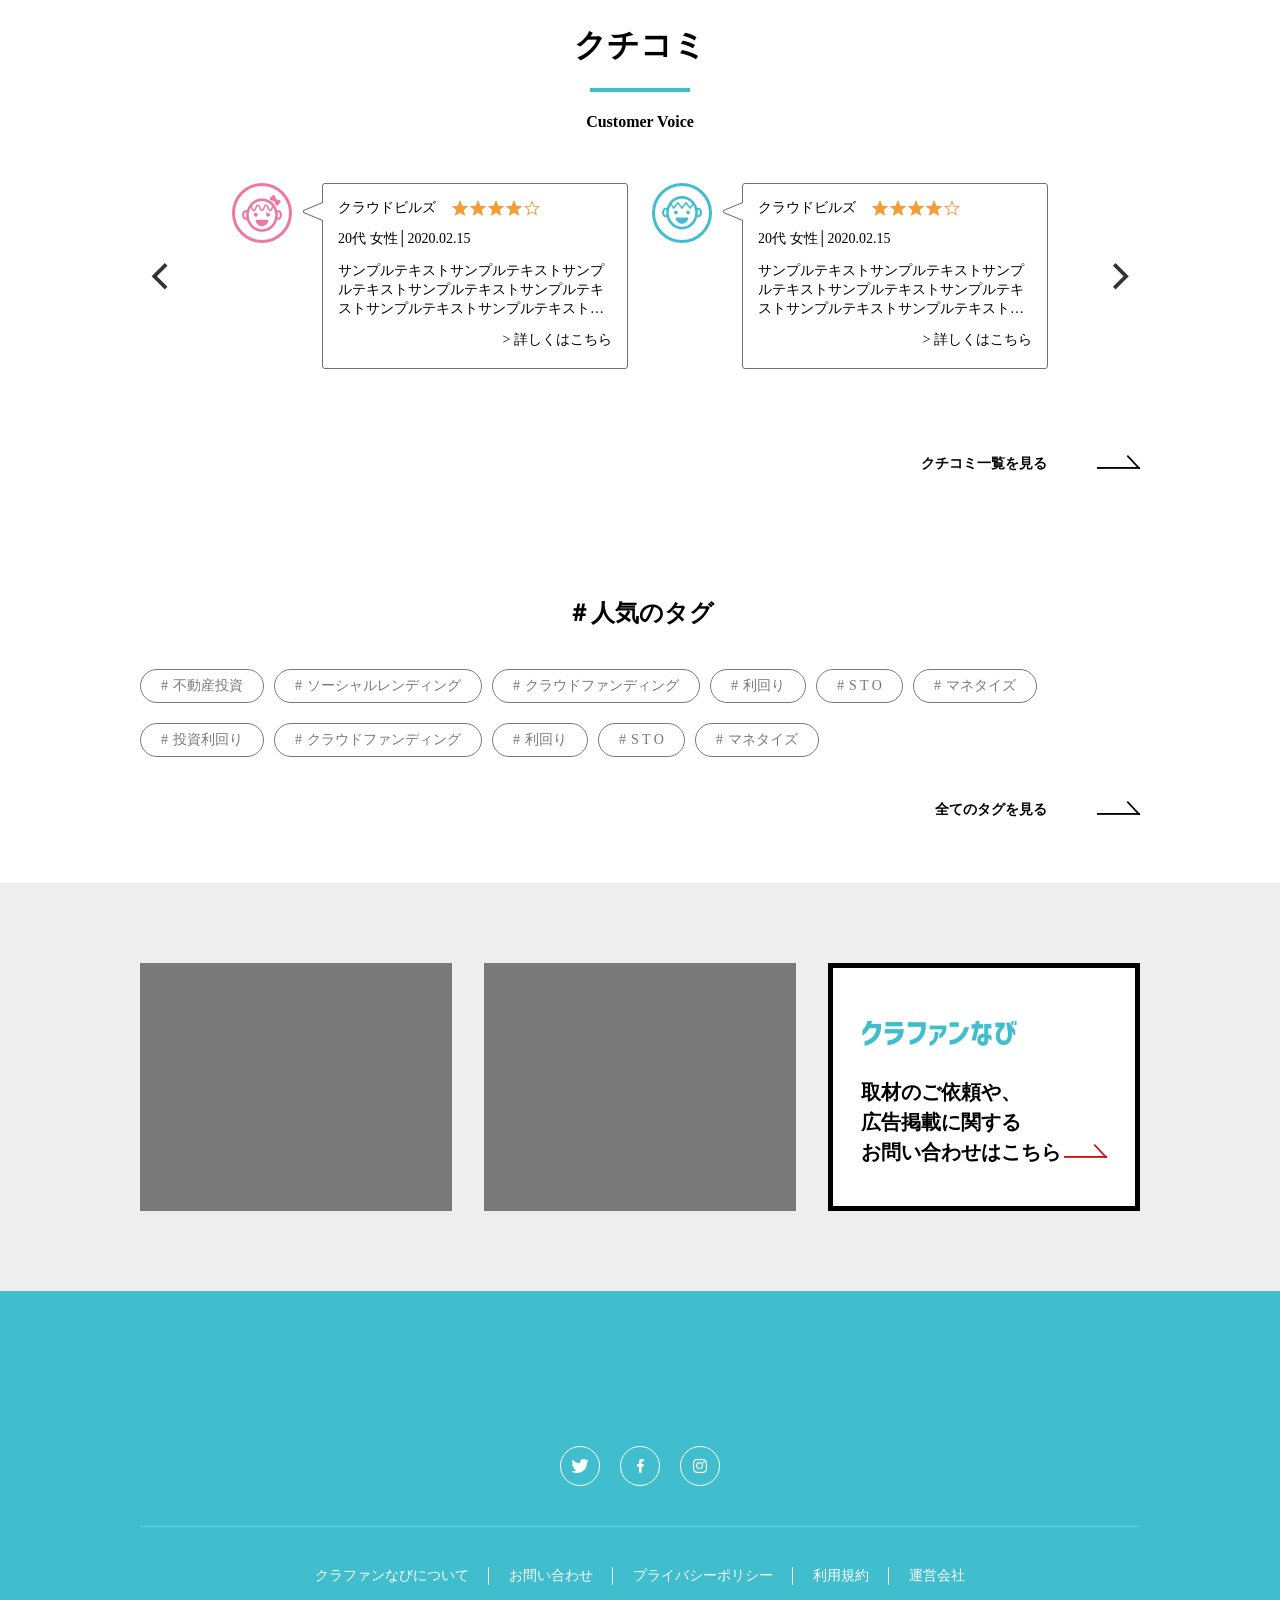
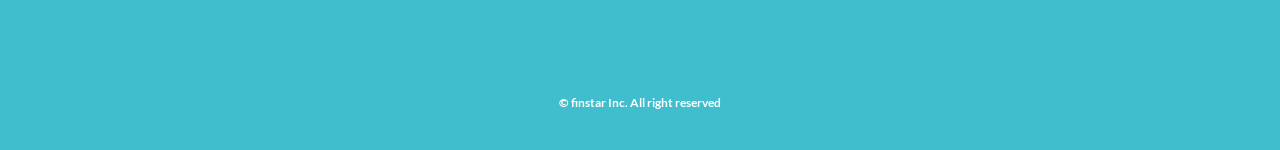
==== commit 7f9695bc: "fix text" ====
--- a/index.html
+++ b/index.html
@@ -146,7 +146,7 @@
                                 </a>
                             </div>
                             <div class="col-md-7 col-lg-66 wow animate__animated animate__fadeInRight">
-                                <h3 class="el__title"><a href="" class="text__truncate -n2">クラウドビルズ〇〇ファンド○号案件</a></h3>
+                                <h3 class="el__title"><a href="" class="text__truncate">クラウドビルズ〇〇ファンド○号案件</a></h3>
                                 <div class="d-flex">
                                     <span class="me-3">クラウドビルズ</span>
                                     <span>(25件のクチコミ）</span>
@@ -190,7 +190,7 @@
                                 </a>
                             </div>
                             <div class="col-md-7 col-lg-66 wow animate__animated animate__fadeInRight">
-                                <h3 class="el__title"><a href="" class="text__truncate -n2">クラウドビルズ〇〇ファンド○号案件</a></h3>
+                                <h3 class="el__title"><a href="" class="text__truncate">クラウドビルズ〇〇ファンド○号案件</a></h3>
                                 <div class="d-flex">
                                     <span class="me-3">クラウドビルズ</span>
                                     <span>(25件のクチコミ）</span>
@@ -234,7 +234,7 @@
                                 </a>
                             </div>
                             <div class="col-md-7 col-lg-66 wow animate__animated animate__fadeInRight">
-                                <h3 class="el__title"><a href="" class="text__truncate -n2">クラウドビルズ〇〇ファンド○号案件</a></h3>
+                                <h3 class="el__title"><a href="" class="text__truncate">クラウドビルズ〇〇ファンド○号案件</a></h3>
                                 <div class="d-flex">
                                     <span class="me-3">クラウドビルズ</span>
                                     <span>(25件のクチコミ）</span>
@@ -278,7 +278,7 @@
                                 </a>
                             </div>
                             <div class="col-md-7 col-lg-66 wow animate__animated animate__fadeInRight">
-                                <h3 class="el__title"><a href="" class="text__truncate -n2">クラウドビルズ〇〇ファンド○号案件</a></h3>
+                                <h3 class="el__title"><a href="" class="text__truncate">クラウドビルズ〇〇ファンド○号案件</a></h3>
                                 <div class="d-flex">
                                     <span class="me-3">クラウドビルズ</span>
                                     <span>(25件のクチコミ）</span>
@@ -322,7 +322,7 @@
                                 </a>
                             </div>
                             <div class="col-md-7 col-lg-66 wow animate__animated animate__fadeInRight">
-                                <h3 class="el__title"><a href="" class="text__truncate -n2">クラウドビルズ〇〇ファンド○号案件</a></h3>
+                                <h3 class="el__title"><a href="" class="text__truncate">クラウドビルズ〇〇ファンド○号案件</a></h3>
                                 <div class="d-flex">
                                     <span class="me-3">クラウドビルズ</span>
                                     <span>(25件のクチコミ）</span>
--- a/assets/css/main.css
+++ b/assets/css/main.css
@@ -5,6 +5,30 @@
 .color-secondary {
   color: #FF6B1D; }
 
+@font-face {
+  font-family: 'Corporate Logo Bold';
+  src: url("../fonts/CorporateLogoBold/Corporate-Logo-Bold.woff2") format("woff2"), url("../fonts/CorporateLogoBold/Corporate-Logo-Bold.woff") format("woff");
+  font-weight: bold;
+  font-style: normal;
+  font-display: swap; }
+@font-face {
+  font-family: 'Meiryo';
+  src: url("../fonts/MeiryoW53/MeiryoW53-Regular.woff2") format("woff2"), url("../fonts/MeiryoW53/MeiryoW53-Regular.woff") format("woff");
+  font-weight: normal;
+  font-style: normal;
+  font-display: swap; }
+@font-face {
+  font-family: 'HiraKakuProW3';
+  src: url("../fonts/HiraKakuProW3/HiraKakuPro-W3-AlphaNum.woff2") format("woff2"), url("../fonts/HiraKakuProW3/HiraKakuPro-W3-AlphaNum.woff") format("woff");
+  font-weight: normal;
+  font-style: normal;
+  font-display: swap; }
+@font-face {
+  font-family: 'YuGo';
+  src: url("../fonts/YuGo-Medium/YuGo-Medium-AlphaNum.woff2") format("woff2"), url("../fonts/YuGo-Medium/YuGo-Medium-AlphaNum.woff") format("woff");
+  font-weight: 500;
+  font-style: normal;
+  font-display: swap; }
 @font-face {
   font-family: 'Lato';
   src: url("../fonts/Lato/Lato-Bold.woff2") format("woff2"), url("../fonts/Lato/Lato-Bold.woff") format("woff");
@@ -802,7 +826,7 @@
   .sc-banner .el__header {
     margin-bottom: 50px; }
     .sc-banner .el__header__title {
-      font-size: 28px;
+      font-size: 30px;
       line-height: 1.6;
       margin-bottom: 15px;
       font-family: 'Corporate Logo Bold';
@@ -918,7 +942,8 @@
         margin-right: 5px; }
   .product__item .el__sub {
     font-size: 14px;
-    margin-bottom: 40px; }
+    margin-bottom: 40px;
+    font-family: 'Meiryo'; }
   .product__item .el__list {
     margin-bottom: 0;
     display: flex; }
@@ -973,6 +998,8 @@
         padding: 0 20px; }
       .product__item .el__title {
         margin-top: 0; }
+        .product__item .el__title a {
+          -webkit-line-clamp: 2; }
       .product__item:first-child {
         border-top: 0;
         padding-top: 0; }
@@ -989,6 +1016,9 @@
       padding: 0 10px; }
     .product__item.-lenders .el__list li {
       padding: 0 2px; } }
+  @media (max-width: 375px) {
+    .product__item .el__list li {
+      padding: 0 8px; } }
 
 .flickity {
   --bs-gutter-x:2rem;
@@ -1059,6 +1089,9 @@
       padding: 1px 5px; }
     .new__item .sc__readmore--text {
       margin-top: 0; } }
+  @media (max-width: 767px) {
+    .new__item .el__title a {
+      -webkit-line-clamp: 2; } }
 
 .sc-customer {
   padding: 60px 0;
@@ -1395,7 +1428,8 @@
   font-weight: 400;
   color: #B2B2B2; }
 .sc-review-list .el__comment {
-  line-height: 19px; }
+  line-height: 19px;
+  font-family: 'Meiryo'; }
 .sc-review-list__readmore {
   margin-bottom: 80px; }
 @media (max-width: 767px) {
@@ -1449,7 +1483,8 @@
       border-bottom: 1px dashed #ccc; }
   .single-fund__summary .el__value {
     margin-left: auto;
-    text-align: right; }
+    text-align: right;
+    font-family: 'HiraKakuProW3'; }
     .single-fund__summary .el__value__sub {
       font-size: 14px;
       color: #707070; }
@@ -1515,6 +1550,11 @@
   @media (min-width: 768px) {
     .product-gallery .carousel-main .flickity-button {
       display: none; } }
+  @media (max-width: 575px) {
+    .product-gallery .carousel-nav {
+      display: none; }
+    .product-gallery .flickity-button-icon {
+      fill: #fff; } }
 
 .single-lenders__img {
   margin-bottom: 40px; }
@@ -1584,7 +1624,8 @@
   border-radius: 8px;
   font-size: 14px;
   font-weight: 500;
-  padding: 40px 40px 20px; }
+  padding: 40px 40px 20px;
+  font-family: YuGo; }
   .table-of-contents .el__header {
     text-align: center;
     margin-bottom: 30px; }
